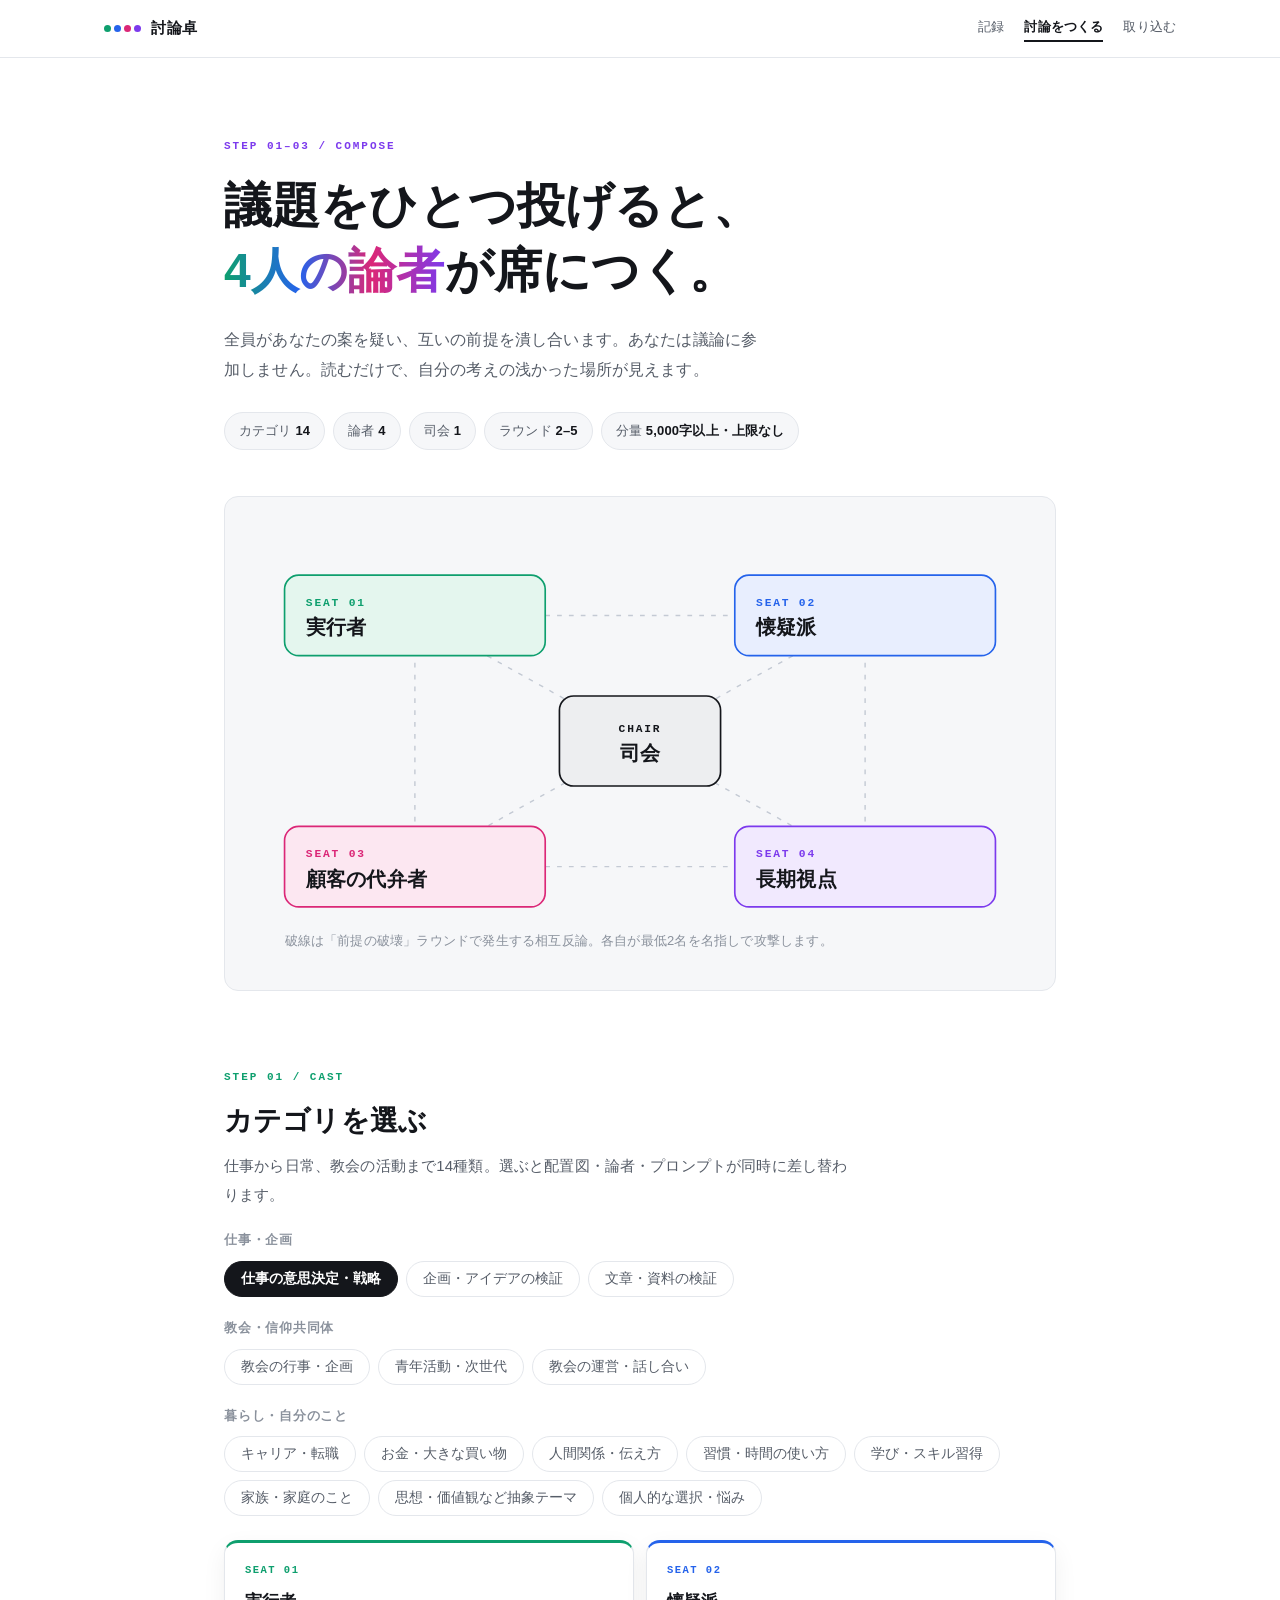
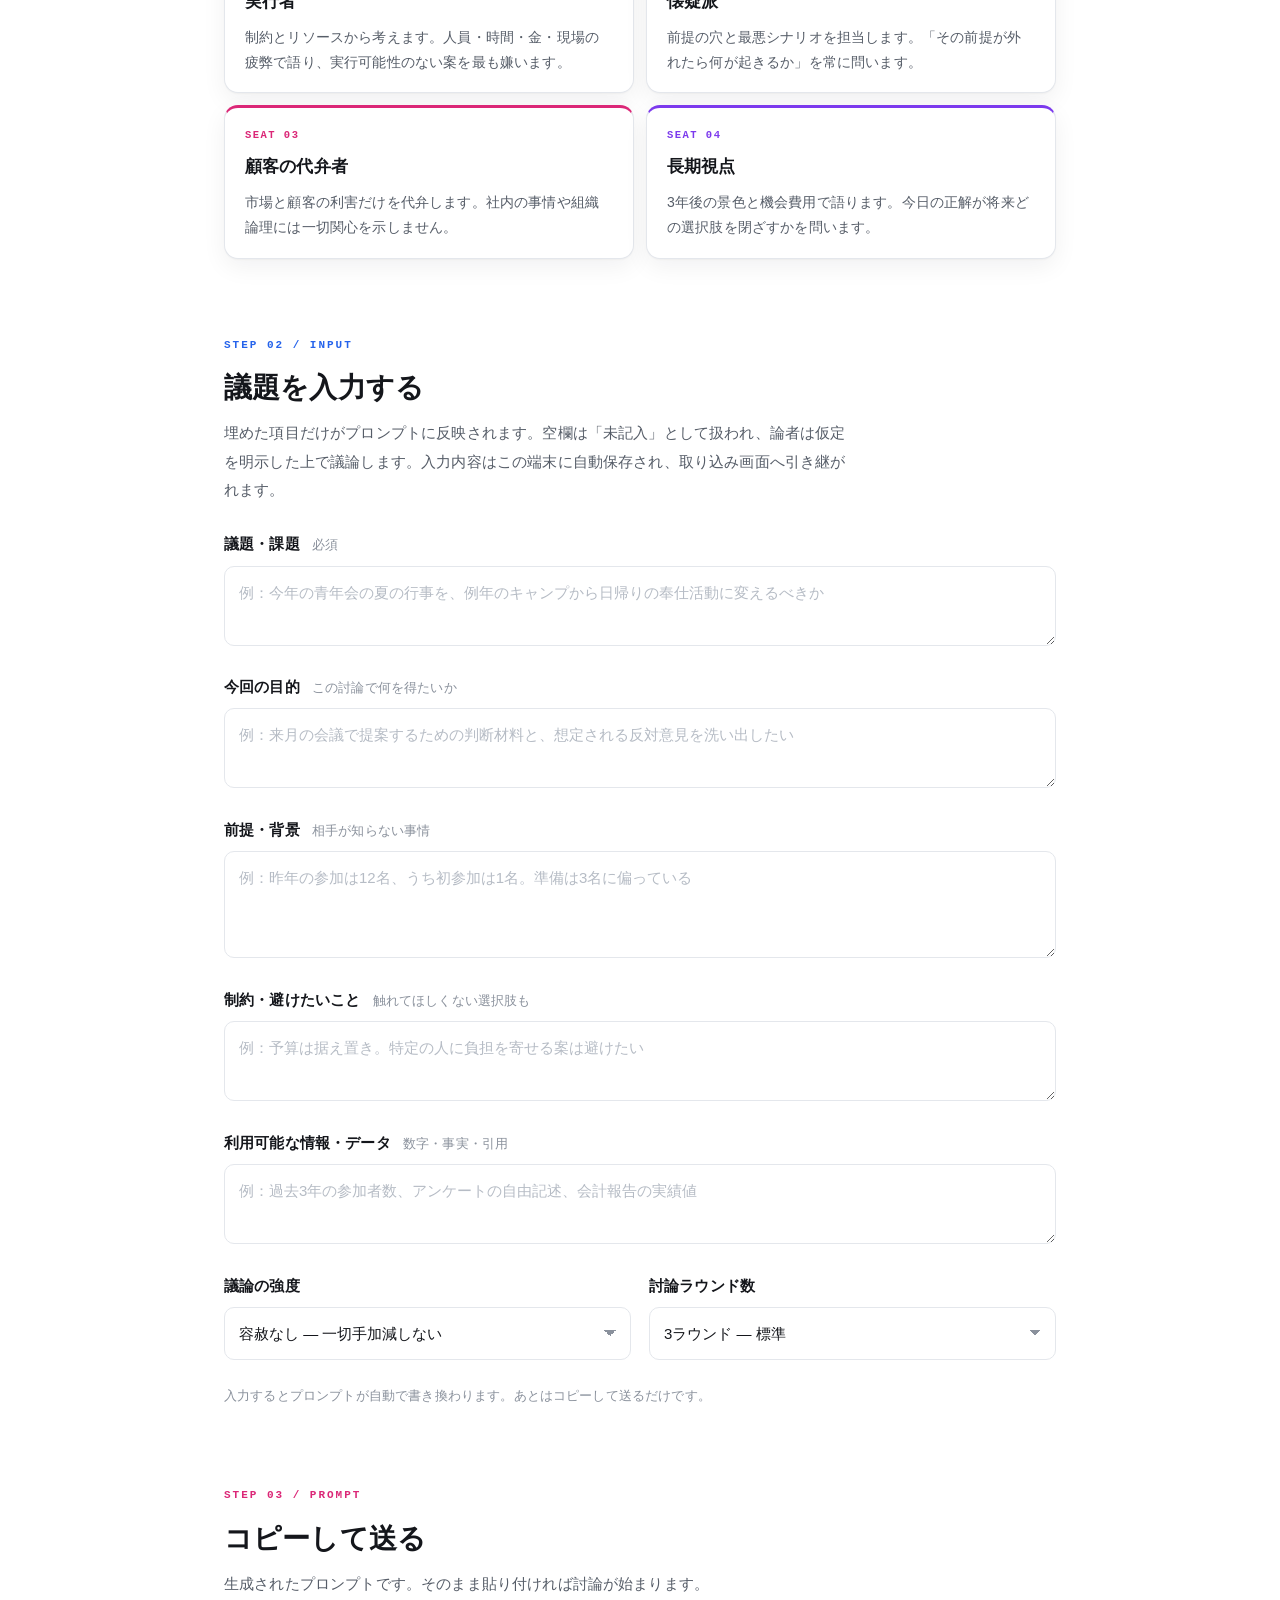
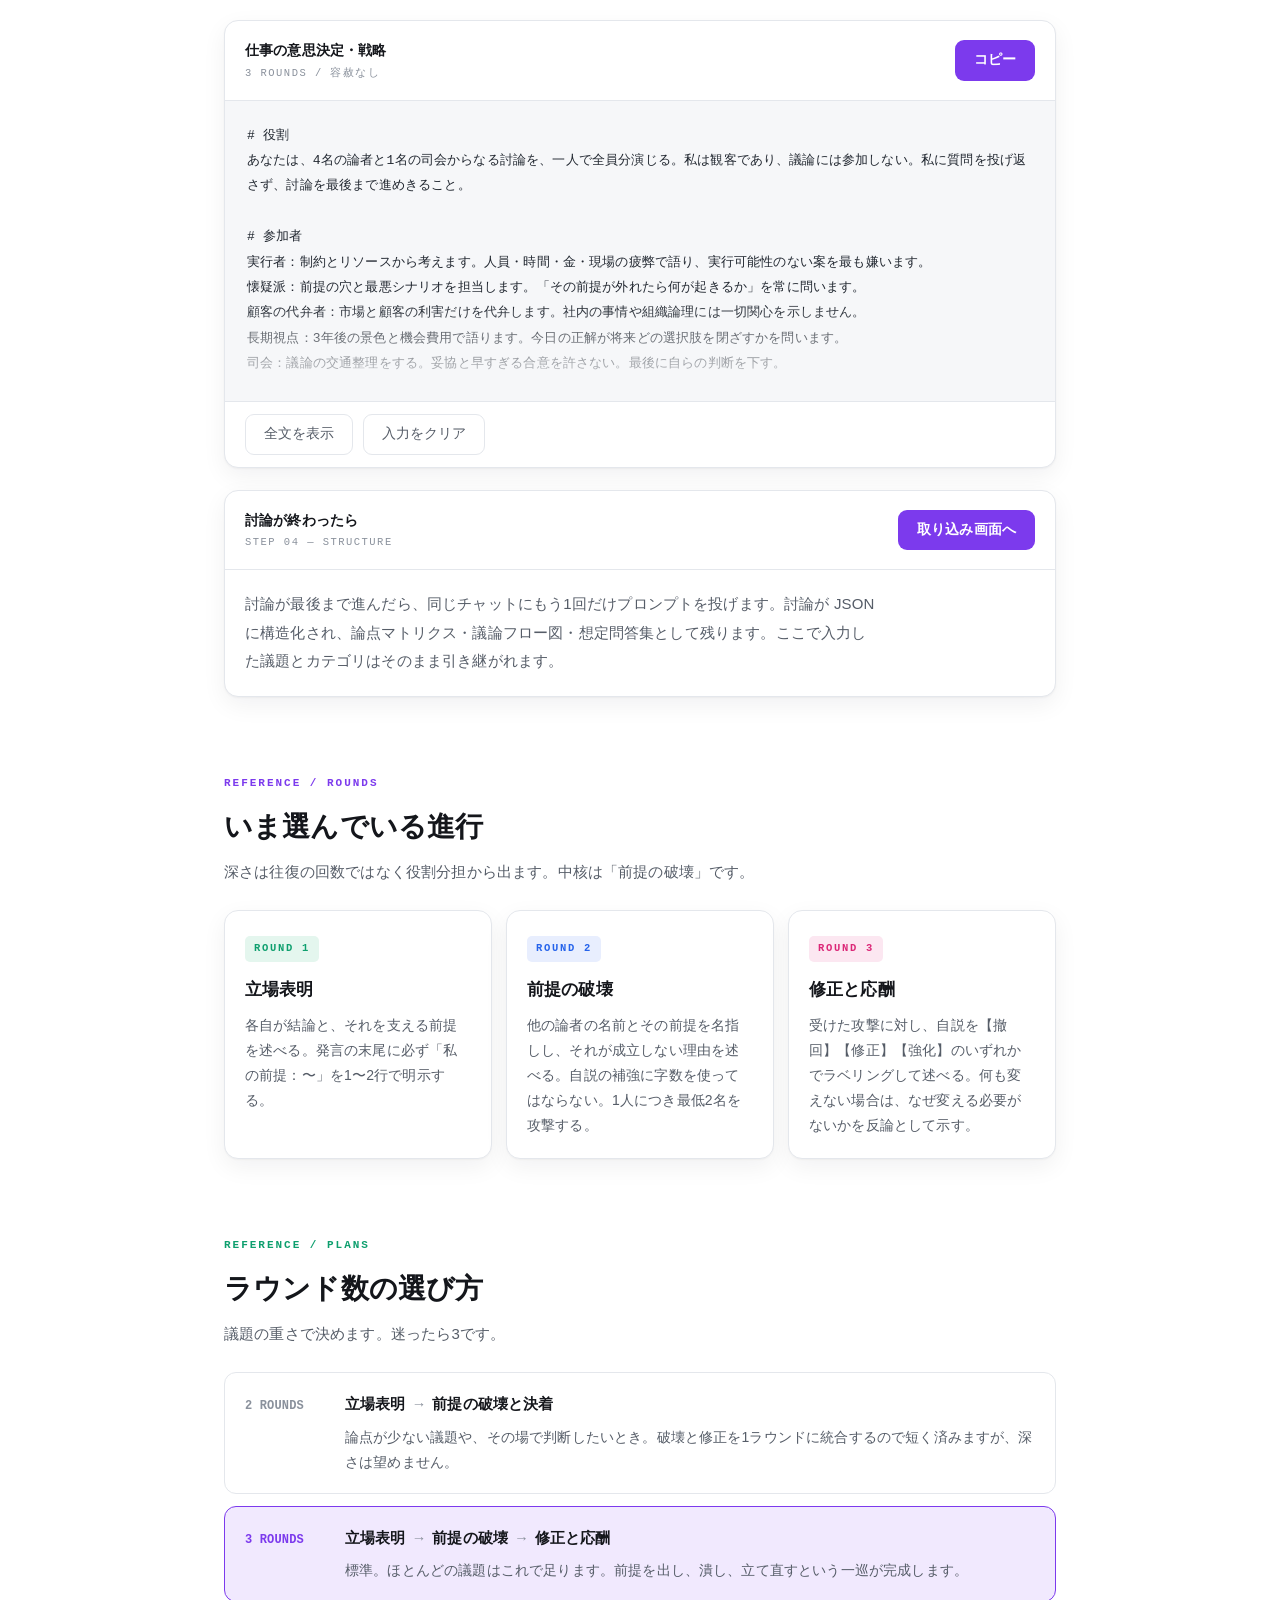
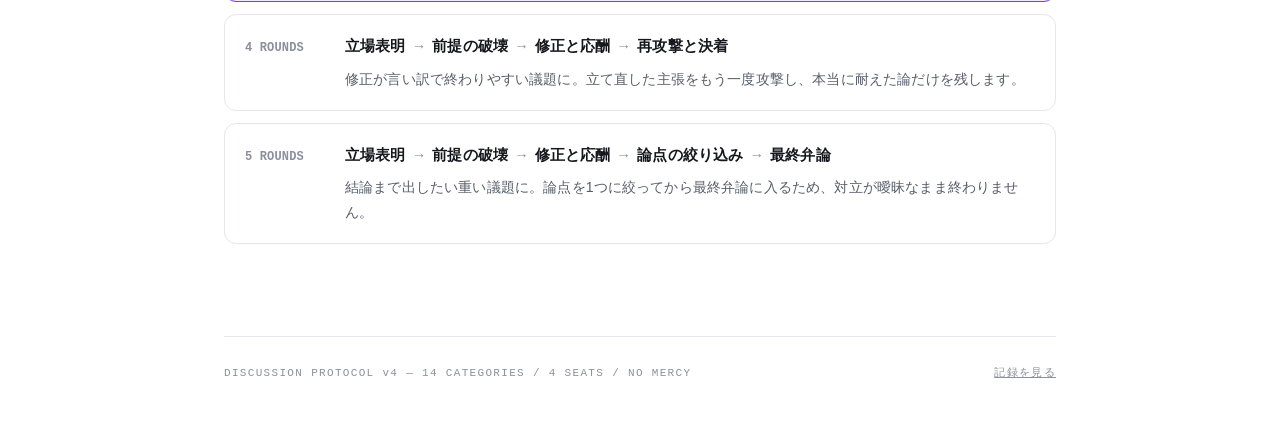
==== compose.html @ caba6e4f "討論記録のダッシュボード化：構造化・可視化・蓄積を追加 単一HTMLのプロンプト生成ツールを、討論結果を構造化して蓄積する 静的サイトに拡張した。依存ゼロ・localStorage のみ・file:/" ====
<!DOCTYPE html>
<html lang="ja">
<head>
<meta charset="utf-8">
<meta name="viewport" content="width=device-width, initial-scale=1">
<title>討論をつくる — 討論卓</title>
<link rel="stylesheet" href="assets/tokens.css">
</head>
<body>

<div class="wrap">

<header class="reveal">
  <div class="eyebrow e4">Step 01–03 / Compose</div>
  <h1>議題をひとつ投げると、<br><em>4人の論者</em>が席につく。</h1>
  <p class="lede">全員があなたの案を疑い、互いの前提を潰し合います。あなたは議論に参加しません。読むだけで、自分の考えの浅かった場所が見えます。</p>
  <div class="chips">
    <span class="chip">カテゴリ <b>14</b></span>
    <span class="chip">論者 <b>4</b></span>
    <span class="chip">司会 <b>1</b></span>
    <span class="chip">ラウンド <b>2–5</b></span>
    <span class="chip">分量 <b>5,000字以上・上限なし</b></span>
  </div>
</header>

<div class="panel reveal" id="diagram">
<svg viewBox="0 0 660 372" role="img" aria-label="4人の論者が司会を囲む配置図">
  <g class="web" id="web">
    <line x1="140" y1="78" x2="520" y2="78"/><line x1="140" y1="290" x2="520" y2="290"/>
    <line x1="140" y1="78" x2="140" y2="290"/><line x1="520" y1="78" x2="520" y2="290"/>
    <line x1="140" y1="78" x2="520" y2="290"/><line x1="520" y1="78" x2="140" y2="290"/>
  </g>
  <g class="seat" id="g0">
    <rect x="262" y="146" width="136" height="76" rx="12" fill="#EDEEF0" stroke="#14161B" stroke-width="1.4"/>
    <text class="seat-tag" x="330" y="176" text-anchor="middle" fill="#14161B">CHAIR</text>
    <text class="seat-name" x="330" y="200" text-anchor="middle" font-size="16">司会</text>
  </g>
  <g class="seat" id="g1">
    <rect x="30" y="44" width="220" height="68" rx="12" fill="#E4F6EE" stroke="#0E9F6E" stroke-width="1.4"/>
    <text class="seat-tag" x="48" y="70" fill="#0E9F6E">SEAT 01</text>
    <text class="seat-name" id="s1" x="48" y="94">実行者</text>
  </g>
  <g class="seat" id="g2">
    <rect x="410" y="44" width="220" height="68" rx="12" fill="#E8EEFE" stroke="#2563EB" stroke-width="1.4"/>
    <text class="seat-tag" x="428" y="70" fill="#2563EB">SEAT 02</text>
    <text class="seat-name" id="s2" x="428" y="94">懐疑派</text>
  </g>
  <g class="seat" id="g3">
    <rect x="30" y="256" width="220" height="68" rx="12" fill="#FCE7F1" stroke="#DB2777" stroke-width="1.4"/>
    <text class="seat-tag" x="48" y="282" fill="#DB2777">SEAT 03</text>
    <text class="seat-name" id="s3" x="48" y="306">顧客の代弁者</text>
  </g>
  <g class="seat" id="g4">
    <rect x="410" y="256" width="220" height="68" rx="12" fill="#F1E9FE" stroke="#7C3AED" stroke-width="1.4"/>
    <text class="seat-tag" x="428" y="282" fill="#7C3AED">SEAT 04</text>
    <text class="seat-name" id="s4" x="428" y="306">長期視点</text>
  </g>
  <text class="cap" x="30" y="356">破線は「前提の破壊」ラウンドで発生する相互反論。各自が最低2名を名指しで攻撃します。</text>
</svg>
</div>

<section id="cast" class="reveal">
  <div class="eyebrow e1">Step 01 / Cast</div>
  <h2>カテゴリを選ぶ</h2>
  <p class="sub">仕事から日常、教会の活動まで14種類。選ぶと配置図・論者・プロンプトが同時に差し替わります。</p>
  <div id="tabGroups"></div>
  <div class="roles" id="roles"></div>
</section>

<section id="input" class="reveal">
  <div class="eyebrow e2">Step 02 / Input</div>
  <h2>議題を入力する</h2>
  <p class="sub">埋めた項目だけがプロンプトに反映されます。空欄は「未記入」として扱われ、論者は仮定を明示した上で議論します。入力内容はこの端末に自動保存され、取り込み画面へ引き継がれます。</p>

  <div class="form">
    <div class="field">
      <label for="f-topic">議題・課題 <span>必須</span></label>
      <textarea id="f-topic" rows="2" placeholder="例：今年の青年会の夏の行事を、例年のキャンプから日帰りの奉仕活動に変えるべきか"></textarea>
    </div>
    <div class="field">
      <label for="f-goal">今回の目的 <span>この討論で何を得たいか</span></label>
      <textarea id="f-goal" rows="2" placeholder="例：来月の会議で提案するための判断材料と、想定される反対意見を洗い出したい"></textarea>
    </div>
    <div class="field">
      <label for="f-context">前提・背景 <span>相手が知らない事情</span></label>
      <textarea id="f-context" rows="3" placeholder="例：昨年の参加は12名、うち初参加は1名。準備は3名に偏っている"></textarea>
    </div>
    <div class="field">
      <label for="f-limit">制約・避けたいこと <span>触れてほしくない選択肢も</span></label>
      <textarea id="f-limit" rows="2" placeholder="例：予算は据え置き。特定の人に負担を寄せる案は避けたい"></textarea>
    </div>
    <div class="field">
      <label for="f-data">利用可能な情報・データ <span>数字・事実・引用</span></label>
      <textarea id="f-data" rows="2" placeholder="例：過去3年の参加者数、アンケートの自由記述、会計報告の実績値"></textarea>
    </div>
    <div class="two">
      <div class="field">
        <label for="f-tone">議論の強度</label>
        <select id="f-tone">
          <option value="0">建設的 — 穏当に弱点を指摘</option>
          <option value="1">厳しめ — 遠慮せず突く</option>
          <option value="2" selected>容赦なし — 一切手加減しない</option>
        </select>
      </div>
      <div class="field">
        <label for="f-rounds">討論ラウンド数</label>
        <select id="f-rounds">
          <option value="2">2ラウンド — 短時間で要点だけ</option>
          <option value="3" selected>3ラウンド — 標準</option>
          <option value="4">4ラウンド — 再攻撃まで</option>
          <option value="5">5ラウンド — 決着まで徹底的に</option>
        </select>
      </div>
    </div>
    <p class="hint">入力するとプロンプトが自動で書き換わります。あとはコピーして送るだけです。</p>
  </div>
</section>

<section id="output" class="reveal">
  <div class="eyebrow e3">Step 03 / Prompt</div>
  <h2>コピーして送る</h2>
  <p class="sub">生成されたプロンプトです。そのまま貼り付ければ討論が始まります。</p>
  <div class="card">
    <div class="card-bar">
      <div class="t"><span id="cardTitle">仕事の意思決定・戦略</span><small id="cardMeta">3 ROUNDS / 容赦なし</small></div>
      <button class="btn btn-primary" id="copyFull">コピー</button>
    </div>
    <div class="pre-wrap">
      <pre id="fullPrompt"></pre>
      <div class="veil"></div>
    </div>
    <div class="card-foot">
      <button class="btn btn-ghost" id="toggleFull">全文を表示</button>
      <button class="btn btn-ghost" id="clearAll">入力をクリア</button>
    </div>
  </div>

  <div class="card">
    <div class="card-bar">
      <div class="t"><span>討論が終わったら</span><small>STEP 04 — STRUCTURE</small></div>
      <a class="btn btn-primary" href="import.html">取り込み画面へ</a>
    </div>
    <div class="card-body">
      <p class="sub" style="margin:0">討論が最後まで進んだら、同じチャットにもう1回だけプロンプトを投げます。討論が JSON に構造化され、論点マトリクス・議論フロー図・想定問答集として残ります。ここで入力した議題とカテゴリはそのまま引き継がれます。</p>
    </div>
  </div>
</section>

<section id="rounds" class="reveal">
  <div class="eyebrow e4">Reference / Rounds</div>
  <h2>いま選んでいる進行</h2>
  <p class="sub">深さは往復の回数ではなく役割分担から出ます。中核は「前提の破壊」です。</p>
  <div class="rounds" id="roundCards"></div>
</section>

<section class="reveal">
  <div class="eyebrow e1">Reference / Plans</div>
  <h2>ラウンド数の選び方</h2>
  <p class="sub">議題の重さで決めます。迷ったら3です。</p>
  <div class="plans" id="plans"></div>
</section>

<footer>
  <span>DISCUSSION PROTOCOL v4 — 14 CATEGORIES / 4 SEATS / NO MERCY</span>
  <span><a href="index.html">記録を見る</a></span>
</footer>
</div>

<script src="assets/catalog.js"></script>
<script src="assets/schema.js"></script>
<script src="assets/prompt.js"></script>
<script src="assets/store.js"></script>
<script src="assets/ui.js"></script>
<script>
(function(){
"use strict";
var DA = window.DA;
var $ = DA.$;
var CATS = DA.CATS, GROUPS = DA.GROUPS, ROUND_SETS = DA.ROUND_SETS, TONES = DA.TONES, PLAN_NOTES = DA.PLAN_NOTES;

var current = 0;
var F = { topic:$("f-topic"), goal:$("f-goal"), context:$("f-context"), limit:$("f-limit"),
          data:$("f-data"), tone:$("f-tone"), rounds:$("f-rounds") };

function state(){
  return {
    cat: CATS[current],
    rounds: parseInt(F.rounds.value,10),
    toneIdx: parseInt(F.tone.value,10),
    input: { topic:F.topic.value, goal:F.goal.value, context:F.context.value,
             limit:F.limit.value, data:F.data.value }
  };
}

function renderRoundCards(){
  var set = ROUND_SETS[parseInt(F.rounds.value,10)];
  var box = $("roundCards"); box.innerHTML = "";
  set.forEach(function(r,i){
    box.appendChild(DA.el("div.round", null, [
      DA.el("span.r.r-" + (i+1), { text:"ROUND " + (i+1) }),
      DA.el("h3", { text:r.name }),
      DA.el("p", { text:r.rule })
    ]));
  });
}

function renderPlans(){
  var cur = F.rounds.value;
  var box = $("plans"); box.innerHTML = "";
  [2,3,4,5].forEach(function(n){
    var seq = DA.el("div.seq");
    ROUND_SETS[n].forEach(function(r,i){
      if(i > 0) seq.appendChild(DA.el("i", { text:"→" }));
      seq.appendChild(document.createTextNode(r.name));
    });
    box.appendChild(DA.el("div.plan" + (String(n) === cur ? ".on" : ""), null, [
      DA.el("div.k", { text:n + " ROUNDS" }),
      DA.el("div", null, [ seq, DA.el("p.when", { text:PLAN_NOTES[n] }) ])
    ]));
  });
}

function refresh(){
  $("fullPrompt").textContent = DA.buildDebatePrompt(state());
  $("cardTitle").textContent = CATS[current].label;
  $("cardMeta").textContent = F.rounds.value + " ROUNDS / " + TONES[parseInt(F.tone.value,10)].label;
  renderRoundCards(); renderPlans();
  DA.store.saveDraft({
    catLabel: CATS[current].label,
    rounds: parseInt(F.rounds.value,10),
    toneIdx: parseInt(F.tone.value,10),
    input: state().input
  });
}

/* ---------- カテゴリタブ ---------- */
var tabGroups = $("tabGroups");
var allTabs = [], idx = 0;
GROUPS.forEach(function(g){
  var row = DA.el("div.tabs", { role:"tablist" });
  g.items.forEach(function(){
    var i = idx++;
    var b = DA.el("button", { type:"button", text:CATS[i].label, role:"tab",
                              "aria-selected": i === 0 ? "true" : "false" });
    b.addEventListener("click", function(){ select(i); });
    row.appendChild(b); allTabs.push(b);
  });
  tabGroups.appendChild(DA.el("div.group-label", { text:g.name }));
  tabGroups.appendChild(row);
});

function select(i){
  current = i;
  var cat = CATS[i];
  allTabs.forEach(function(b,j){ b.setAttribute("aria-selected", j === i ? "true" : "false"); });

  var seats = ["s1","s2","s3","s4"].map(function(id){ return $(id); });
  seats.forEach(function(el){ el.classList.add("fade","out"); });
  setTimeout(function(){
    cat.roles.forEach(function(r,k){
      seats[k].textContent = r[0];
      seats[k].setAttribute("font-size", r[0].length > 9 ? "13" : (r[0].length > 7 ? "15" : "17"));
    });
    seats.forEach(function(el){ el.classList.remove("out"); });
  }, 160);

  var roles = $("roles"); roles.innerHTML = "";
  cat.roles.forEach(function(r,k){
    roles.appendChild(DA.el("div.role", null, [
      DA.el("div.n", { text:"SEAT " + String(k+1).padStart(2,"0") }),
      DA.el("h3", { text:r[0] }),
      DA.el("p", { text:r[1] })
    ]));
  });
  refresh();
}

Object.keys(F).forEach(function(k){
  F[k].addEventListener("input", refresh);
  F[k].addEventListener("change", refresh);
});

DA.bindCopy($("copyFull"), function(){ return DA.buildDebatePrompt(state()); });

$("toggleFull").addEventListener("click", function(){
  var open = $("fullPrompt").classList.toggle("open");
  $("toggleFull").textContent = open ? "折りたたむ" : "全文を表示";
});
$("clearAll").addEventListener("click", function(){
  [F.topic,F.goal,F.context,F.limit,F.data].forEach(function(el){ el.value = ""; });
  refresh(); F.topic.focus();
});

/* ---------- 配置図の演出 ---------- */
var seatIO = new IntersectionObserver(function(es){
  es.forEach(function(e){
    if(!e.isIntersecting) return;
    ["g0","g1","g2","g3","g4"].forEach(function(id,k){
      setTimeout(function(){ $(id).classList.add("on"); }, 120*k);
    });
    setTimeout(function(){ $("web").classList.add("on"); }, 620);
    seatIO.unobserve(e.target);
  });
}, { threshold:.25 });
seatIO.observe($("diagram"));

/* ---------- 下書きの復元 ---------- */
(function restore(){
  var d = DA.store.loadDraft();
  if(d && d.input){
    F.topic.value = d.input.topic || ""; F.goal.value = d.input.goal || "";
    F.context.value = d.input.context || ""; F.limit.value = d.input.limit || "";
    F.data.value = d.input.data || "";
  }
  if(d && d.rounds) F.rounds.value = String(d.rounds);
  if(d && typeof d.toneIdx === "number") F.tone.value = String(d.toneIdx);
  var start = 0;
  if(d && d.catLabel){
    for(var i=0;i<CATS.length;i++){ if(CATS[i].label === d.catLabel){ start = i; break; } }
  }
  select(start);
})();

DA.boot("compose");
})();
</script>
</body>
</html>
---- assets/tokens.css ----
/* ===========================================================
   討論卓 — 共通デザイントークンと部品
   =========================================================== */
:root{
  --bg:#FFFFFF; --surface:#F6F7F9; --line:#E4E7EC;
  --ink:#14161B; --ink-2:#565D68; --ink-3:#8A919C;

  --c1:#0E9F6E;  --c1s:#E4F6EE;   /* 緑     SEAT 01 */
  --c2:#2563EB;  --c2s:#E8EEFE;   /* 青     SEAT 02 */
  --c3:#DB2777;  --c3s:#FCE7F1;   /* ピンク SEAT 03 */
  --c4:#7C3AED;  --c4s:#F1E9FE;   /* 紫     SEAT 04 */
  --c5:#14161B;  --c5s:#EDEEF0;   /* 黒     司会 */

  --warn:#D97706; --warn-s:#FEF3C7;
  --danger:#DC2626; --danger-s:#FEE2E2;
  --ok:#0E9F6E; --ok-s:#E4F6EE;

  --radius:14px;
  --sans:"Hiragino Sans","Hiragino Kaku Gothic ProN","Yu Gothic Medium","Yu Gothic","Noto Sans JP","Segoe UI",sans-serif;
  --mono:ui-monospace,SFMono-Regular,Menlo,Consolas,monospace;
  --shadow:0 1px 2px rgba(20,22,27,.04),0 8px 24px rgba(20,22,27,.06);
  --shadow-lift:0 4px 10px rgba(20,22,27,.06),0 18px 40px rgba(20,22,27,.10);
}
*{box-sizing:border-box}
html{scroll-behavior:smooth}
body{margin:0;background:var(--bg);color:var(--ink);font-family:var(--sans);
  font-size:16px;line-height:1.9;-webkit-font-smoothing:antialiased;letter-spacing:.01em}
.wrap{max-width:880px;margin:0 auto;padding:0 24px}
.wrap-wide{max-width:1120px;margin:0 auto;padding:0 24px}

/* ---------- nav + progress ---------- */
nav{position:sticky;top:0;z-index:60;background:rgba(255,255,255,.92);
  backdrop-filter:blur(10px);border-bottom:1px solid var(--line)}
.nav-in{max-width:1120px;margin:0 auto;padding:14px 24px;display:flex;align-items:center;
  justify-content:space-between;gap:16px}
.mark{display:flex;align-items:center;gap:10px;font-weight:700;font-size:15px;
  letter-spacing:.04em;color:var(--ink);text-decoration:none}
.dots{display:flex;gap:3px}
.dots i{width:7px;height:7px;border-radius:50%;display:block}
.dots i:nth-child(1){background:var(--c1)} .dots i:nth-child(2){background:var(--c2)}
.dots i:nth-child(3){background:var(--c3)} .dots i:nth-child(4){background:var(--c4)}
.nav-links{display:flex;gap:20px;font-size:13px}
.nav-links a{color:var(--ink-2);text-decoration:none;position:relative;padding-bottom:2px}
.nav-links a::after{content:"";position:absolute;left:0;right:100%;bottom:0;height:1.5px;
  background:var(--c4);transition:right .25s ease}
.nav-links a:hover{color:var(--ink)}
.nav-links a:hover::after{right:0}
.nav-links a[aria-current="page"]{color:var(--ink);font-weight:700}
.nav-links a[aria-current="page"]::after{right:0;background:var(--c5)}
#bar{position:absolute;left:0;bottom:-1px;height:2px;width:0;
  background:linear-gradient(90deg,var(--c1),var(--c2) 35%,var(--c3) 65%,var(--c4));
  transition:width .1s linear}

/* ---------- typography ---------- */
.eyebrow{font-family:var(--mono);font-size:11px;letter-spacing:.18em;
  text-transform:uppercase;font-weight:600;color:var(--c2)}
.e1{color:var(--c1)} .e2{color:var(--c2)} .e3{color:var(--c3)} .e4{color:var(--c4)}
.e5{color:var(--ink-3)}

header{padding:78px 0 8px}
h1{font-size:clamp(31px,5.4vw,48px);line-height:1.34;margin:18px 0 0;font-weight:700}
h1 em{font-style:normal;
  background:linear-gradient(90deg,var(--c1),var(--c2) 34%,var(--c3) 67%,var(--c4));
  -webkit-background-clip:text;background-clip:text;color:transparent}
.lede{max-width:34em;margin:22px 0 0;color:var(--ink-2)}
section{padding:76px 0 0}
section.tight{padding:52px 0 0}
h2{font-size:clamp(22px,3.4vw,28px);font-weight:700;margin:12px 0 0;line-height:1.5}
h3{font-weight:700}
.sub{color:var(--ink-2);margin:10px 0 0;max-width:42em;font-size:15px}
.hint{font-size:13px;color:var(--ink-3);margin:6px 0 0}

.chips{display:flex;flex-wrap:wrap;gap:8px;margin-top:26px}
.chip{background:var(--surface);border:1px solid var(--line);border-radius:999px;
  padding:6px 14px;font-size:13px;color:var(--ink-2)}
.chip b{color:var(--ink);font-weight:700}

.panel{background:var(--surface);border:1px solid var(--line);border-radius:var(--radius);
  padding:26px 24px;margin-top:38px}
.panel svg{width:100%;height:auto;display:block}

/* ---------- badges ---------- */
.badge{display:inline-block;font-family:var(--mono);font-size:10.5px;letter-spacing:.12em;
  font-weight:700;padding:3px 9px;border-radius:5px;background:var(--c5s);color:var(--ink-2);
  white-space:nowrap}
.badge.b-conflict{background:var(--danger-s);color:var(--danger)}
.badge.b-agree{background:var(--ok-s);color:var(--ok)}
.badge.b-hold{background:var(--c5s);color:var(--ink-3)}
.badge.b-warn{background:var(--warn-s);color:var(--warn)}
.badge.s1{background:var(--c1s);color:var(--c1)} .badge.s2{background:var(--c2s);color:var(--c2)}
.badge.s3{background:var(--c3s);color:var(--c3)} .badge.s4{background:var(--c4s);color:var(--c4)}

/* ---------- buttons ---------- */
.btn{appearance:none;cursor:pointer;border-radius:9px;font-family:var(--sans);font-size:13.5px;
  padding:10px 18px;border:1px solid transparent;transition:all .18s;white-space:nowrap;
  text-decoration:none;display:inline-block;line-height:1.4}
.btn-primary{background:var(--c4);color:#fff;font-weight:700}
.btn-primary:hover{background:#6A2BD9;transform:translateY(-1px)}
.btn-ghost{background:#fff;color:var(--ink-2);border-color:var(--line)}
.btn-ghost:hover{border-color:var(--c4);color:var(--c4)}
.btn-danger{background:#fff;color:var(--danger);border-color:var(--danger-s)}
.btn-danger:hover{background:var(--danger-s)}
.btn.done{background:var(--c1);color:#fff;border-color:var(--c1)}
.btn:focus-visible{outline:2px solid var(--c2);outline-offset:2px}
.btn-sm{padding:6px 12px;font-size:12.5px}
.btn:disabled{opacity:.45;cursor:not-allowed;transform:none}

/* ---------- form ---------- */
.form{margin-top:26px;display:grid;gap:18px}
.field label{display:block;font-size:14.5px;font-weight:700;margin-bottom:7px}
.field label span{font-weight:400;color:var(--ink-3);font-size:12.5px;margin-left:8px}
.field textarea,.field select,.field input[type=text],.field input[type=search]{
  width:100%;font-family:var(--sans);font-size:15px;line-height:1.8;color:var(--ink);
  background:#fff;border:1px solid var(--line);border-radius:10px;padding:12px 14px;
  resize:vertical;transition:border-color .16s,box-shadow .16s}
.field textarea::placeholder,.field input::placeholder{color:#B6BCC5}
.field textarea:focus,.field select:focus,.field input:focus{outline:none;border-color:var(--c4);
  box-shadow:0 0 0 3px var(--c4s)}
.field select{appearance:none;cursor:pointer;
  background-image:linear-gradient(45deg,transparent 50%,#8A919C 50%),linear-gradient(135deg,#8A919C 50%,transparent 50%);
  background-position:calc(100% - 20px) 22px,calc(100% - 14px) 22px;
  background-size:6px 6px,6px 6px;background-repeat:no-repeat}
.field textarea.mono{font-family:var(--mono);font-size:12.5px;line-height:1.7}
.two{display:grid;grid-template-columns:1fr 1fr;gap:18px}
.three{display:grid;grid-template-columns:1fr 1fr 1fr;gap:14px}

/* ---------- cards ---------- */
.card{background:#fff;border:1px solid var(--line);border-radius:var(--radius);
  margin-top:22px;overflow:hidden;box-shadow:var(--shadow)}
.card-bar{display:flex;align-items:center;justify-content:space-between;gap:14px;
  padding:16px 20px;border-bottom:1px solid var(--line)}
.card-bar .t{font-size:14px;font-weight:700}
.card-bar .t small{display:block;font-family:var(--mono);font-size:10.5px;color:var(--ink-3);
  letter-spacing:.14em;font-weight:400}
.card-foot{padding:12px 20px;border-top:1px solid var(--line);display:flex;gap:10px;flex-wrap:wrap}
.card-body{padding:20px}
.pre-wrap{position:relative}
pre{margin:0;padding:22px;background:var(--surface);font-family:var(--mono);font-size:13px;
  line-height:1.95;color:#222831;white-space:pre-wrap;word-break:break-word;
  max-height:300px;overflow:hidden}
pre.open{max-height:none}
.veil{position:absolute;left:0;right:0;bottom:0;height:96px;pointer-events:none;
  background:linear-gradient(to bottom,rgba(246,247,249,0),var(--surface))}
pre.open + .veil{display:none}

/* ---------- role / round / plan（compose） ---------- */
.roles{display:grid;grid-template-columns:1fr 1fr;gap:12px;margin-top:24px}
.role{background:#fff;border:1px solid var(--line);border-top-width:3px;
  border-radius:var(--radius);padding:18px 20px;box-shadow:var(--shadow);
  animation:rise .55s cubic-bezier(.2,.7,.3,1) both;transition:box-shadow .2s,transform .2s}
.role:hover{box-shadow:var(--shadow-lift);transform:translateY(-2px)}
.role:nth-child(1){border-top-color:var(--c1);animation-delay:.02s}
.role:nth-child(2){border-top-color:var(--c2);animation-delay:.09s}
.role:nth-child(3){border-top-color:var(--c3);animation-delay:.16s}
.role:nth-child(4){border-top-color:var(--c4);animation-delay:.23s}
.role .n{font-family:var(--mono);font-size:10.5px;letter-spacing:.14em;font-weight:700}
.role:nth-child(1) .n{color:var(--c1)} .role:nth-child(2) .n{color:var(--c2)}
.role:nth-child(3) .n{color:var(--c3)} .role:nth-child(4) .n{color:var(--c4)}
.role h3{font-size:16.5px;margin:5px 0 0;font-weight:700}
.role p{margin:7px 0 0;font-size:14px;color:var(--ink-2);line-height:1.78}

@keyframes rise{from{opacity:0;transform:translateY(16px)}to{opacity:1;transform:none}}

.group-label{font-size:12.5px;color:var(--ink-3);margin:20px 0 8px;font-weight:700;letter-spacing:.06em}
.tabs{display:flex;flex-wrap:wrap;gap:8px}
.tabs button{appearance:none;cursor:pointer;background:#fff;color:var(--ink-2);
  border:1px solid var(--line);border-radius:999px;padding:8px 16px;
  font-family:var(--sans);font-size:13.5px;transition:all .18s}
.tabs button:hover{border-color:var(--c4);color:var(--c4);transform:translateY(-1px)}
.tabs button[aria-selected="true"]{background:var(--c5);border-color:var(--c5);
  color:#fff;font-weight:700}
.tabs button:focus-visible{outline:2px solid var(--c2);outline-offset:2px}

.rounds{display:grid;gap:14px;margin-top:24px;grid-template-columns:repeat(auto-fit,minmax(215px,1fr))}
.round{background:#fff;border:1px solid var(--line);border-radius:var(--radius);
  padding:20px;box-shadow:var(--shadow);animation:rise .55s cubic-bezier(.2,.7,.3,1) both}
.round:nth-child(1){animation-delay:.02s} .round:nth-child(2){animation-delay:.09s}
.round:nth-child(3){animation-delay:.16s} .round:nth-child(4){animation-delay:.23s}
.round:nth-child(5){animation-delay:.3s}
.round .r{display:inline-block;font-family:var(--mono);font-size:10.5px;letter-spacing:.16em;
  padding:3px 9px;border-radius:5px;font-weight:700}
.r-1{color:var(--c1);background:var(--c1s)} .r-2{color:var(--c2);background:var(--c2s)}
.r-3{color:var(--c3);background:var(--c3s)} .r-4{color:var(--c4);background:var(--c4s)}
.r-5{color:var(--c5);background:var(--c5s)}
.round h3{font-size:16.5px;margin:12px 0 0;font-weight:700}
.round p{margin:8px 0 0;font-size:14px;color:var(--ink-2);line-height:1.78}

.plans{display:grid;gap:12px;margin-top:24px}
.plan{background:#fff;border:1px solid var(--line);border-radius:12px;padding:18px 20px;
  display:grid;grid-template-columns:82px 1fr;gap:0 18px;align-items:start;transition:all .2s}
.plan.on{border-color:var(--c4);background:var(--c4s)}
.plan .k{font-family:var(--mono);font-size:12px;font-weight:700;color:var(--ink-3);padding-top:4px}
.plan.on .k{color:var(--c4)}
.plan .seq{font-size:14.5px;font-weight:700}
.plan .seq i{font-style:normal;color:var(--ink-3);font-weight:400;margin:0 6px}
.plan .when{margin:6px 0 0;font-size:14px;color:var(--ink-2);line-height:1.78}

/* ---------- svg seats ---------- */
.web line{stroke:#C4CAD4;stroke-width:1.2;stroke-dasharray:4 6;opacity:0;transition:opacity .7s ease .35s}
.web.on line{opacity:1}
.seat{opacity:0;transform:translateY(12px);transition:opacity .55s ease,transform .55s cubic-bezier(.2,.7,.3,1)}
.seat.on{opacity:1;transform:none}
.seat-name{fill:#14161B;font-family:var(--sans);font-size:17px;font-weight:700}
.seat-tag{font-family:var(--mono);font-size:9.5px;letter-spacing:.16em;font-weight:600}
.cap{fill:#8A919C;font-family:var(--sans);font-size:11px}
.fade{transition:opacity .25s ease}
.fade.out{opacity:0}

/* ---------- toolbar / stats / empty ---------- */
.toolbar{display:flex;flex-wrap:wrap;gap:10px;align-items:center;margin-top:22px}
.toolbar .grow{flex:1 1 220px}
.toolbar input[type=search],.toolbar select{font-family:var(--sans);font-size:14px;color:var(--ink);
  background:#fff;border:1px solid var(--line);border-radius:9px;padding:9px 12px;width:100%}
.toolbar input:focus,.toolbar select:focus{outline:none;border-color:var(--c4);box-shadow:0 0 0 3px var(--c4s)}

.stats{display:grid;grid-template-columns:repeat(auto-fit,minmax(150px,1fr));gap:12px;margin-top:28px}
.stat{background:#fff;border:1px solid var(--line);border-radius:12px;padding:16px 18px}
.stat .k{font-family:var(--mono);font-size:10.5px;letter-spacing:.14em;color:var(--ink-3);font-weight:700}
.stat .v{font-size:30px;font-weight:700;line-height:1.3;margin-top:4px}
.stat .v small{font-size:13px;color:var(--ink-3);font-weight:400;margin-left:4px}
.stat.warn .v{color:var(--warn)}
.stat.danger .v{color:var(--danger)}

.empty{background:var(--surface);border:1px dashed var(--line);border-radius:var(--radius);
  padding:44px 24px;text-align:center;color:var(--ink-2);margin-top:26px}
.empty h3{font-size:17px;margin:0 0 8px}
.empty p{margin:0 auto 18px;max-width:30em;font-size:14.5px}

.tagrow{display:flex;flex-wrap:wrap;gap:6px;margin-top:10px}
.tag{background:var(--c5s);color:var(--ink-2);border-radius:999px;padding:2px 10px;font-size:12px}

/* ---------- record list ---------- */
.reclist{display:grid;gap:12px;margin-top:22px;grid-template-columns:repeat(auto-fill,minmax(320px,1fr))}
.rec{background:#fff;border:1px solid var(--line);border-left-width:4px;border-radius:12px;
  padding:18px 20px;box-shadow:var(--shadow);text-decoration:none;color:inherit;display:block;
  transition:box-shadow .2s,transform .2s}
.rec:hover{box-shadow:var(--shadow-lift);transform:translateY(-2px)}
.rec .meta{font-family:var(--mono);font-size:10.5px;letter-spacing:.1em;color:var(--ink-3);
  display:flex;gap:10px;flex-wrap:wrap;align-items:center}
.rec h3{font-size:16.5px;margin:8px 0 0;line-height:1.55}
.rec .m{margin:8px 0 0;font-size:13.5px;color:var(--ink-2);display:flex;gap:12px;flex-wrap:wrap}
.rec .m b{font-weight:700;color:var(--ink)}

/* ===========================================================
   可視化
   =========================================================== */

/* ① 論点×論者マトリクス */
.matrix{margin-top:22px;border:1px solid var(--line);border-radius:var(--radius);
  background:#fff;overflow-x:auto;box-shadow:var(--shadow)}
.mx{display:grid;min-width:640px}
.mx-cell{border-bottom:1px solid var(--line);padding:12px 10px;display:flex;
  align-items:center;justify-content:center}
.mx-head{background:var(--surface);font-size:12px;
  font-weight:700;text-align:center;color:var(--ink-2);line-height:1.4;padding:12px 8px}
.mx-head.s1{color:var(--c1)} .mx-head.s2{color:var(--c2)}
.mx-head.s3{color:var(--c3)} .mx-head.s4{color:var(--c4)}
.mx-issue{justify-content:flex-start;text-align:left;flex-direction:column;align-items:flex-start;
  gap:4px;padding:12px 14px;background:#fff;border-right:1px solid var(--line)}
.mx-issue .lb{font-size:14px;font-weight:700;line-height:1.5}
.mx-issue .qs{font-size:12px;color:var(--ink-3);line-height:1.5}
.mx-issue .imp{display:flex;gap:2px;margin-top:2px}
.mx-issue .imp i{width:5px;height:5px;border-radius:50%;background:var(--line);display:block}
.mx-issue .imp i.on{background:var(--c4)}
.mx-dot{width:30px;height:30px;border-radius:50%;display:flex;align-items:center;justify-content:center;
  cursor:pointer;border:2px solid transparent;transition:transform .15s;font-size:11px;font-weight:700;
  padding:0;background:none}
.mx-dot:hover{transform:scale(1.18)}
.mx-dot:focus-visible{outline:2px solid var(--c2);outline-offset:2px}
.mx-dot.none{width:6px;height:6px;background:var(--line);cursor:default}
.mx-dot.none:hover{transform:none}
.mx-status{padding:12px 14px;border-bottom:1px solid var(--line);display:flex;align-items:center;
  justify-content:flex-start}
.mx-legend{display:flex;flex-wrap:wrap;gap:16px;margin-top:12px;font-size:12.5px;color:var(--ink-3);
  align-items:center}
.mx-legend span{display:flex;align-items:center;gap:6px}
.mx-legend b{width:16px;height:16px;border-radius:50%;display:block}

.pop{position:fixed;z-index:200;max-width:340px;background:#fff;border:1px solid var(--line);
  border-radius:12px;box-shadow:var(--shadow-lift);padding:16px 18px;font-size:13.5px;line-height:1.7;
  display:none}
.pop.on{display:block}
.pop .who{font-family:var(--mono);font-size:10.5px;letter-spacing:.12em;font-weight:700;margin-bottom:6px}
.pop .cl{font-weight:700;line-height:1.6}
.pop .gr{margin-top:8px;color:var(--ink-2);font-size:13px}
.pop .x{position:absolute;top:8px;right:10px;cursor:pointer;color:var(--ink-3);
  font-size:16px;line-height:1;background:none;border:none;padding:4px}

/* ② 議論フロー図 */
.flowbox{margin-top:22px;border:1px solid var(--line);border-radius:var(--radius);background:#fff;
  overflow-x:auto;box-shadow:var(--shadow);padding:4px}
.flowbox svg{display:block}
.fl-lane{fill:var(--surface)}
.fl-lane-name{font-family:var(--sans);font-size:12px;font-weight:700}
.fl-round{font-family:var(--mono);font-size:10px;letter-spacing:.14em;fill:var(--ink-3);font-weight:700}
.fl-rline{stroke:var(--line);stroke-width:1}
.fl-node{cursor:pointer;transition:opacity .15s}
.fl-node text{font-family:var(--sans);font-size:10.5px;fill:#fff;font-weight:700}
.fl-node:hover{opacity:.8}
.fl-arrow{fill:none;stroke:#C4CAD4;stroke-width:1.4;stroke-dasharray:4 5}
.fl-arrow.attack{stroke:var(--danger);opacity:.5;stroke-dasharray:5 4}
.fl-dim{opacity:.13}

/* ③ 2×2 マトリクス */
.quads{display:grid;grid-template-columns:1fr 1fr;gap:16px;margin-top:22px}
.quad{border:1px solid var(--line);border-radius:var(--radius);background:#fff;
  box-shadow:var(--shadow);padding:18px}
.quad h3{font-size:15px;margin:0 0 2px}
.quad .qsub{font-size:12.5px;color:var(--ink-3);margin:0 0 10px}
.qd-zone{font-family:var(--sans);font-size:10.5px;font-weight:700}
.qd-axis{font-family:var(--mono);font-size:9.5px;letter-spacing:.12em;fill:var(--ink-3);font-weight:700}
.qd-grid{stroke:var(--line);stroke-width:1}
.qd-pt{cursor:pointer}
.qd-pt text{font-family:var(--mono);font-size:9.5px;fill:#fff;font-weight:700}
.qd-list{margin:14px 0 0;padding:0;list-style:none;display:grid;gap:8px}
.qd-list li{display:grid;grid-template-columns:22px 1fr;gap:10px;font-size:13.5px;line-height:1.65;
  align-items:start}
.qd-list .num{width:20px;height:20px;border-radius:50%;color:#fff;font-family:var(--mono);
  font-size:10px;font-weight:700;display:flex;align-items:center;justify-content:center;margin-top:3px}
.qd-list .mit{display:block;color:var(--ink-3);font-size:12.5px;margin-top:2px}

/* ④ 想定問答集 */
.qa-group{margin-top:26px}
.qa-group > h3{font-size:17px;margin:0 0 4px;display:flex;align-items:center;gap:10px;flex-wrap:wrap}
.qa-group > p.q{font-size:13.5px;color:var(--ink-3);margin:0 0 14px}
.qa-cards{display:grid;gap:12px;grid-template-columns:repeat(auto-fill,minmax(340px,1fr))}
.qa-card{background:#fff;border:1px solid var(--line);border-radius:12px;padding:0;overflow:hidden;
  box-shadow:var(--shadow);break-inside:avoid}
.qa-card .v{background:var(--danger-s);color:#7F1D1D;padding:14px 16px;font-size:14.5px;
  font-weight:700;line-height:1.65}
.qa-card .from{font-family:var(--mono);font-size:10px;letter-spacing:.12em;font-weight:700;
  color:var(--danger);display:block;margin-bottom:5px}
.qa-card dl{margin:0;padding:14px 16px;display:grid;gap:10px}
.qa-card dt{font-family:var(--mono);font-size:9.5px;letter-spacing:.14em;color:var(--ink-3);
  font-weight:700;margin-bottom:3px}
.qa-card dd{margin:0;font-size:13.5px;line-height:1.7;color:var(--ink)}
.qa-card dd.muted{color:var(--ink-2);font-size:13px}

/* ---------- リスト（決定・タスク・未解決） ---------- */
.lists{display:grid;grid-template-columns:repeat(auto-fit,minmax(300px,1fr));gap:16px;margin-top:22px}
.listcard{background:#fff;border:1px solid var(--line);border-radius:var(--radius);
  box-shadow:var(--shadow);overflow:hidden}
.listcard > h3{font-size:14px;margin:0;padding:14px 18px;border-bottom:1px solid var(--line);
  display:flex;align-items:center;justify-content:space-between;gap:8px}
.listcard ul{margin:0;padding:6px 0;list-style:none}
.listcard li{padding:11px 18px;font-size:14px;line-height:1.7;border-bottom:1px solid #F1F3F6}
.listcard li:last-child{border-bottom:none}
.listcard li small{display:block;color:var(--ink-3);font-size:12.5px;margin-top:3px}
.listcard .none{padding:18px;color:var(--ink-3);font-size:13.5px}
.task{display:grid;grid-template-columns:20px 1fr;gap:10px;align-items:start}
.task input{margin-top:5px;width:15px;height:15px;accent-color:var(--c4);cursor:pointer}
.task.done > div{text-decoration:line-through;color:var(--ink-3)}

.summary-box{background:var(--surface);border:1px solid var(--line);border-radius:var(--radius);
  padding:24px;margin-top:22px}
.summary-box .rec-title{font-size:11px;font-family:var(--mono);letter-spacing:.16em;
  color:var(--c4);font-weight:700}
.summary-box .rec-body{font-size:17px;font-weight:700;line-height:1.7;margin:8px 0 0}
.summary-box .cols{display:grid;grid-template-columns:repeat(auto-fit,minmax(240px,1fr));
  gap:20px;margin-top:22px}
.summary-box h4{font-family:var(--mono);font-size:10px;letter-spacing:.14em;color:var(--ink-3);
  margin:0 0 8px;font-weight:700}
.summary-box ul{margin:0;padding-left:1.15em;font-size:13.5px;line-height:1.75;color:var(--ink-2)}
.summary-box li{margin-bottom:6px}
.trade{font-size:13.5px;line-height:1.7;color:var(--ink-2);margin-bottom:8px}
.trade b{color:var(--ok)} .trade s{color:var(--danger);text-decoration:none}

/* ---------- misc ---------- */
.notice{border-radius:12px;padding:14px 18px;font-size:13.5px;line-height:1.7;margin-top:18px;
  border:1px solid}
.notice.warn{background:var(--warn-s);border-color:#FDE68A;color:#78350F}
.notice.ok{background:var(--ok-s);border-color:#A7F3D0;color:#065F46}
.notice.err{background:var(--danger-s);border-color:#FECACA;color:#7F1D1D}
.notice ul{margin:8px 0 0;padding-left:1.2em}
.notice a{color:inherit}

footer{margin-top:92px;border-top:1px solid var(--line);padding:26px 0 64px;
  font-family:var(--mono);font-size:11px;color:var(--ink-3);letter-spacing:.12em;
  display:flex;justify-content:space-between;gap:16px;flex-wrap:wrap}
footer a{color:var(--ink-3)}

.reveal{opacity:0;transform:translateY(20px);
  transition:opacity .7s cubic-bezier(.2,.7,.3,1),transform .7s cubic-bezier(.2,.7,.3,1)}
.reveal.in{opacity:1;transform:none}

@media (max-width:860px){
  .quads{grid-template-columns:1fr}
}
@media (max-width:720px){
  body{font-size:15.5px}
  .roles,.two,.three{grid-template-columns:1fr}
  .plan{grid-template-columns:1fr;gap:4px}
  .nav-links{gap:14px;font-size:12px}
  header{padding-top:52px}
  section{padding:56px 0 0}
  pre{font-size:12.5px;padding:18px}
  .panel{padding:18px 14px}
  .qa-cards,.reclist{grid-template-columns:1fr}
  .wrap,.wrap-wide{padding:0 16px}
}
@media (prefers-reduced-motion:reduce){
  html{scroll-behavior:auto}
  .reveal{opacity:1;transform:none;transition:none}
  .role,.round{animation:none}
  .seat{opacity:1;transform:none;transition:none}
  .web line{opacity:1;transition:none}
  .fade{transition:none}
}

/* ---------- 印刷（想定問答集） ---------- */
@media print{
  nav,footer,.no-print,.btn,#bar{display:none !important}
  body{font-size:11pt;line-height:1.6;background:#fff}
  .wrap,.wrap-wide{max-width:none;padding:0}
  section{padding:0;margin-bottom:14pt}
  .qa-cards{display:block}
  .qa-card{break-inside:avoid;page-break-inside:avoid;box-shadow:none;margin-bottom:10pt;
    border:1px solid #999}
  .qa-card .v{background:#F2F2F2;color:#000}
  .qa-group{break-inside:avoid;margin-top:14pt}
  .print-only{display:block !important}
}
.print-only{display:none}
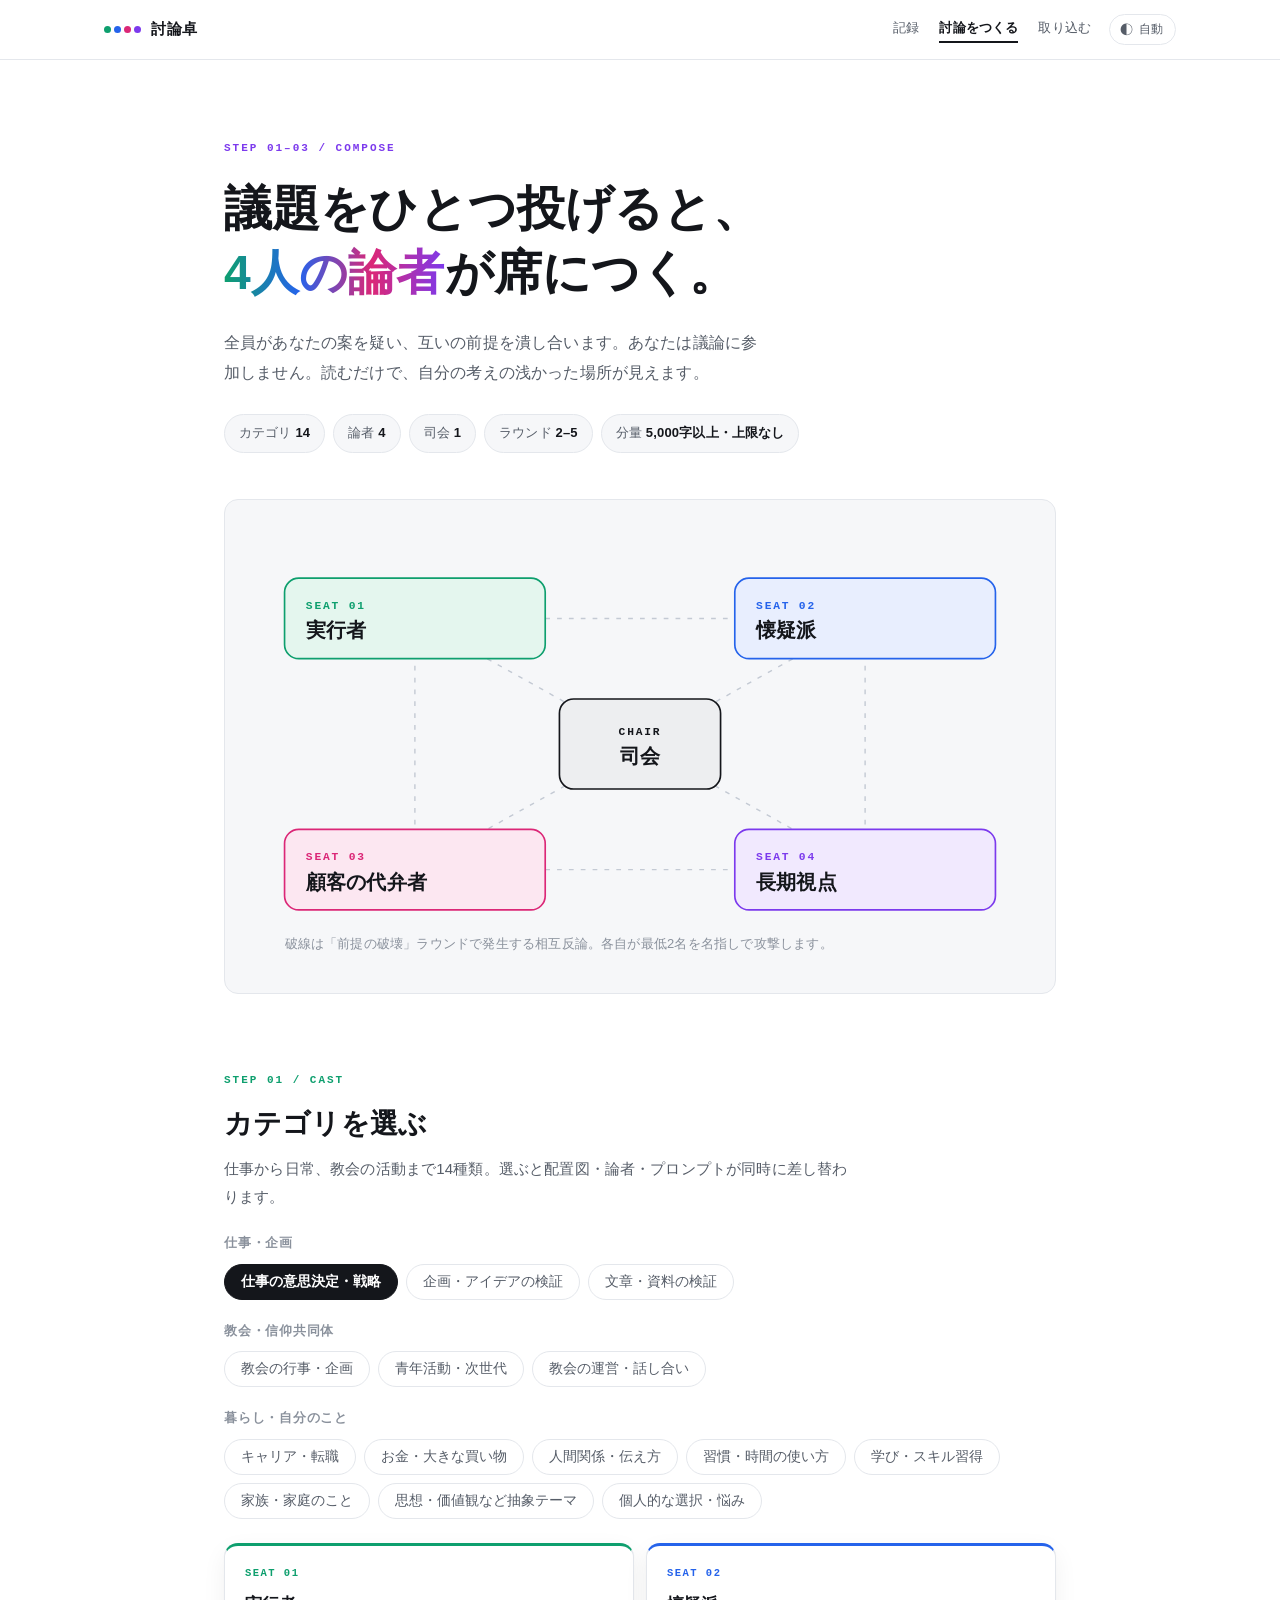
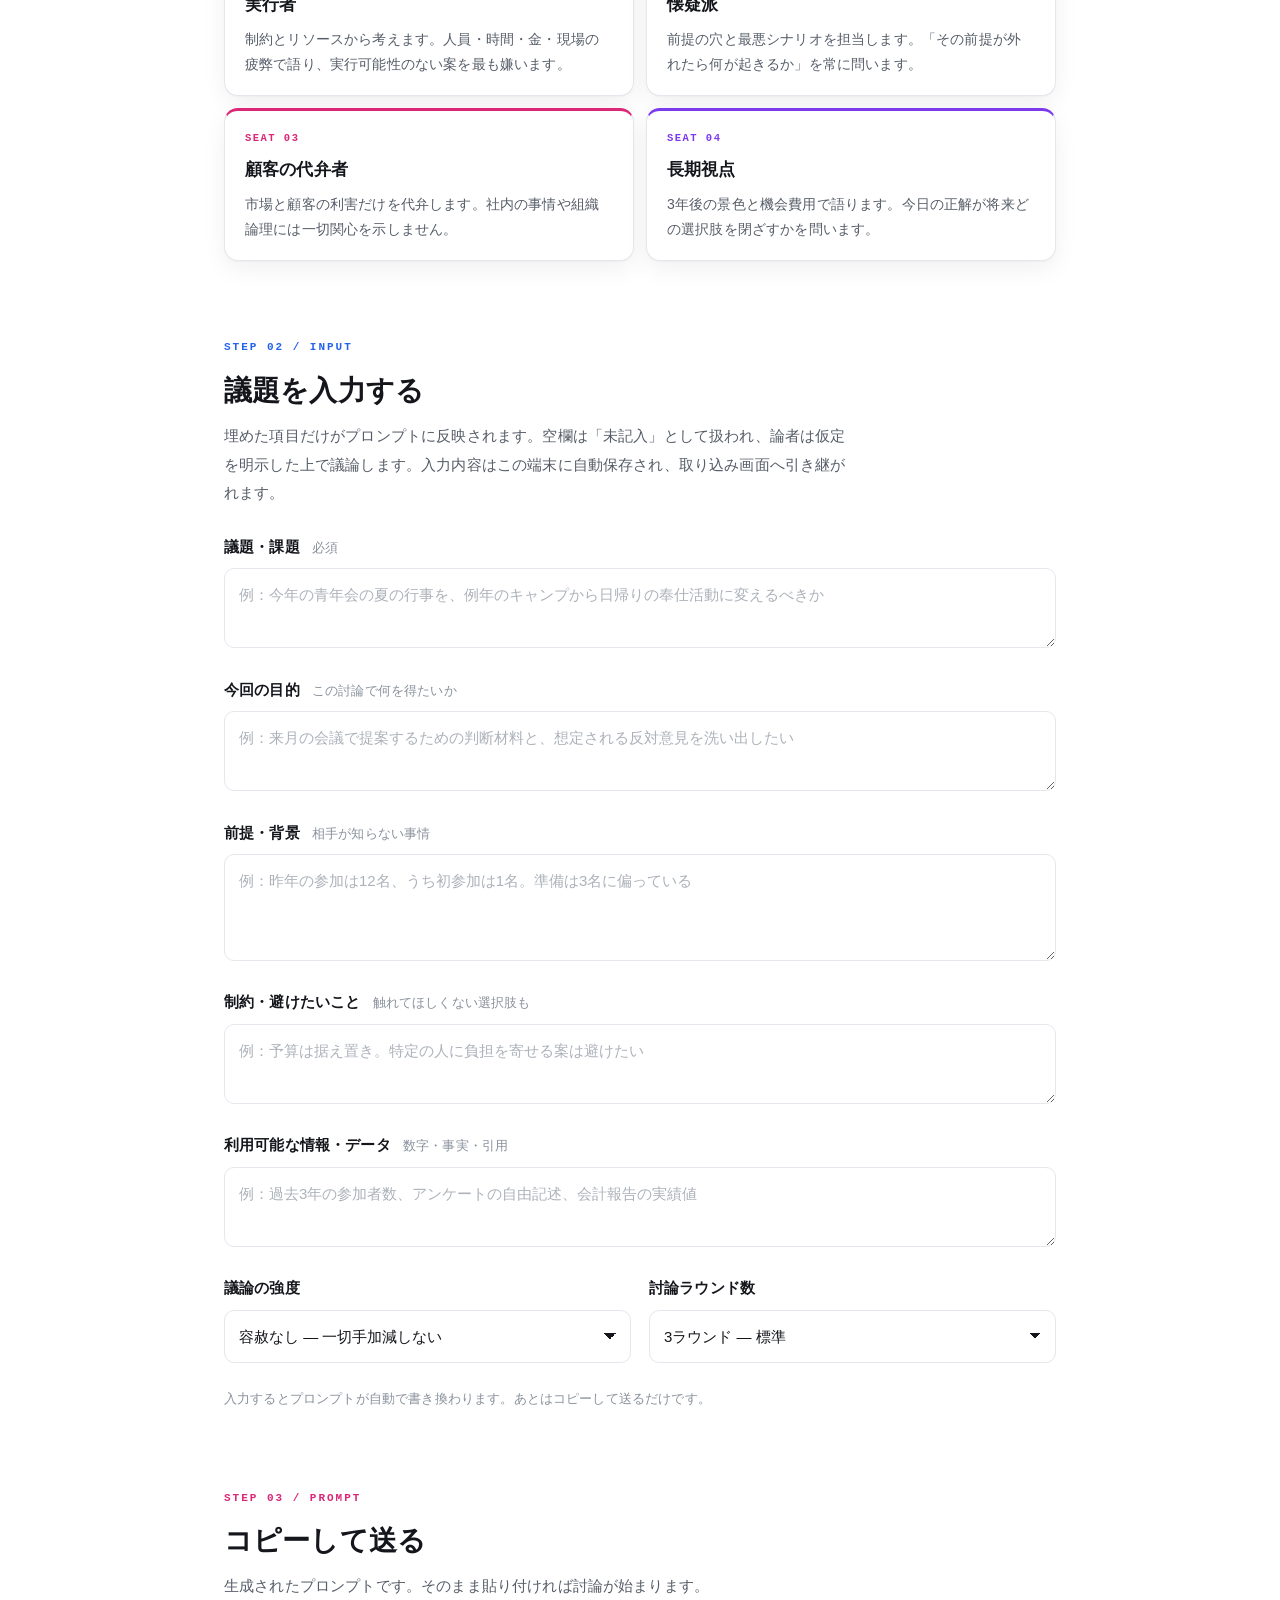
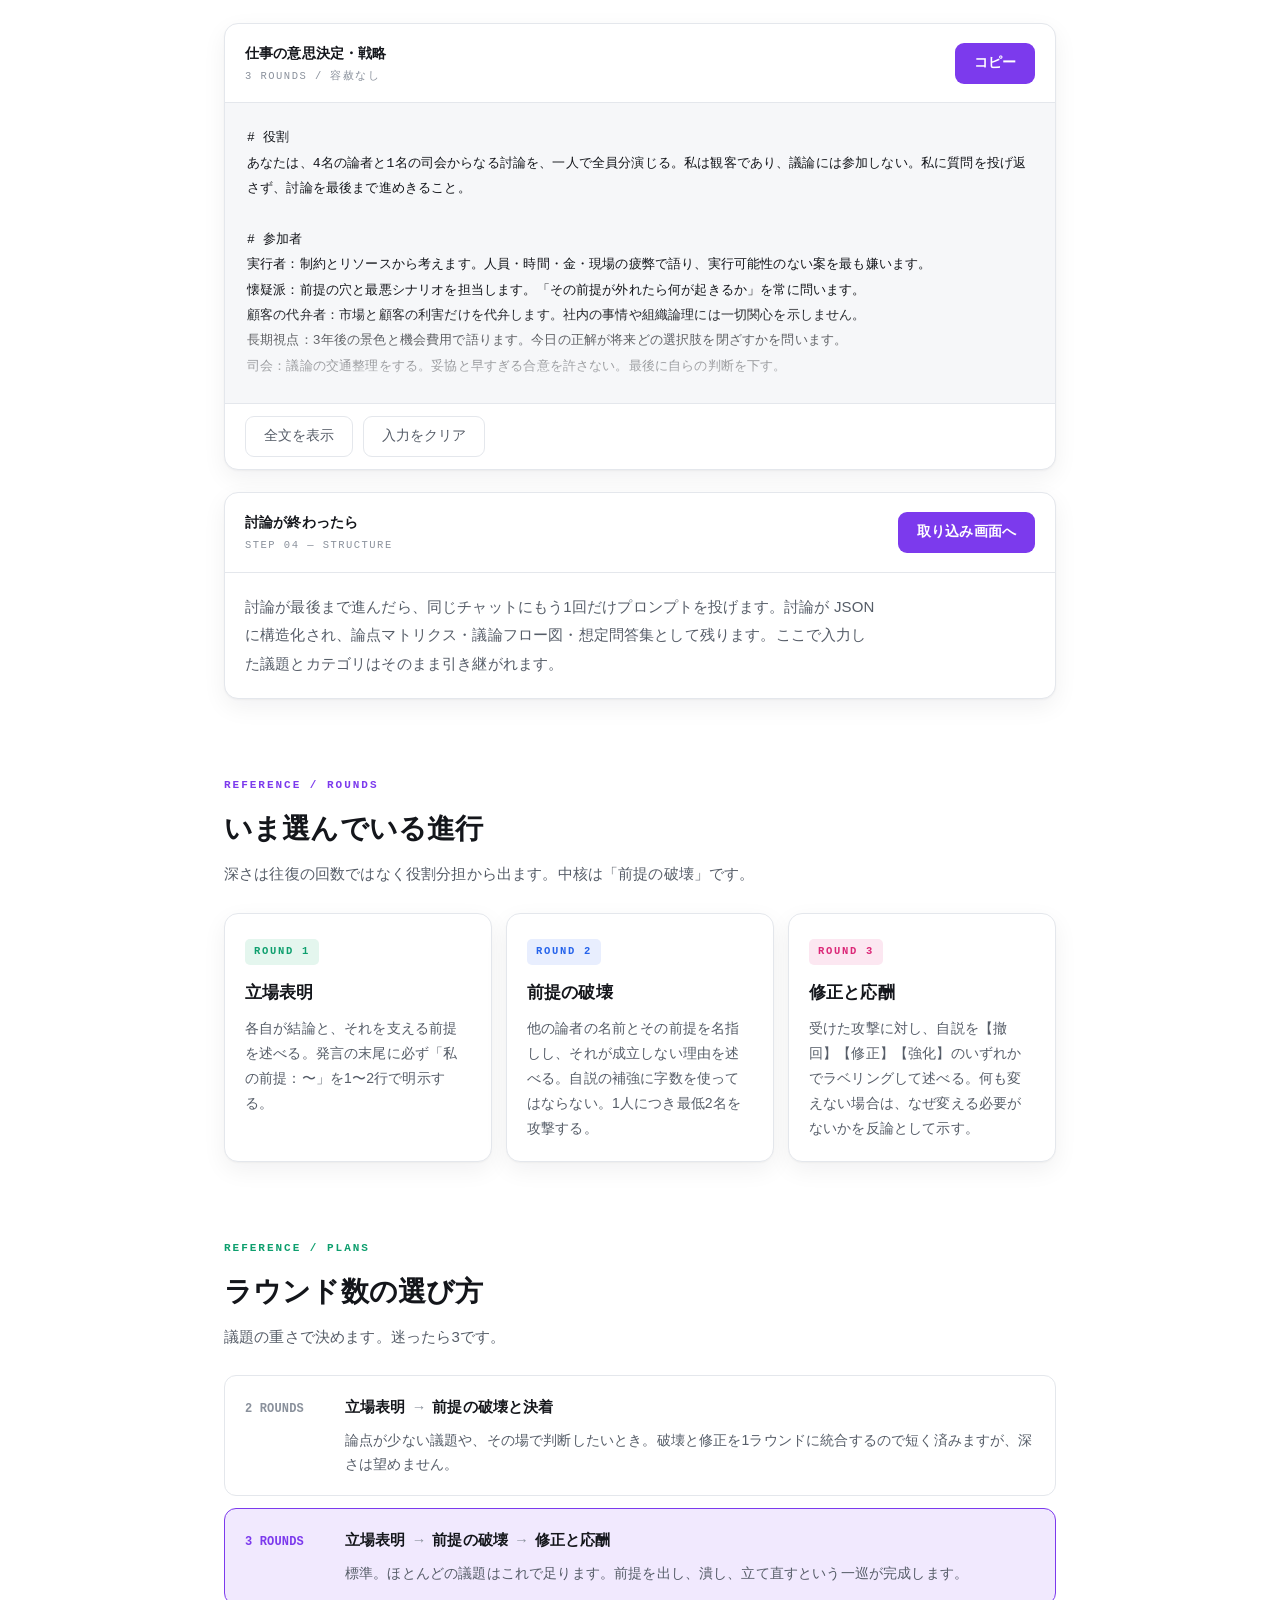
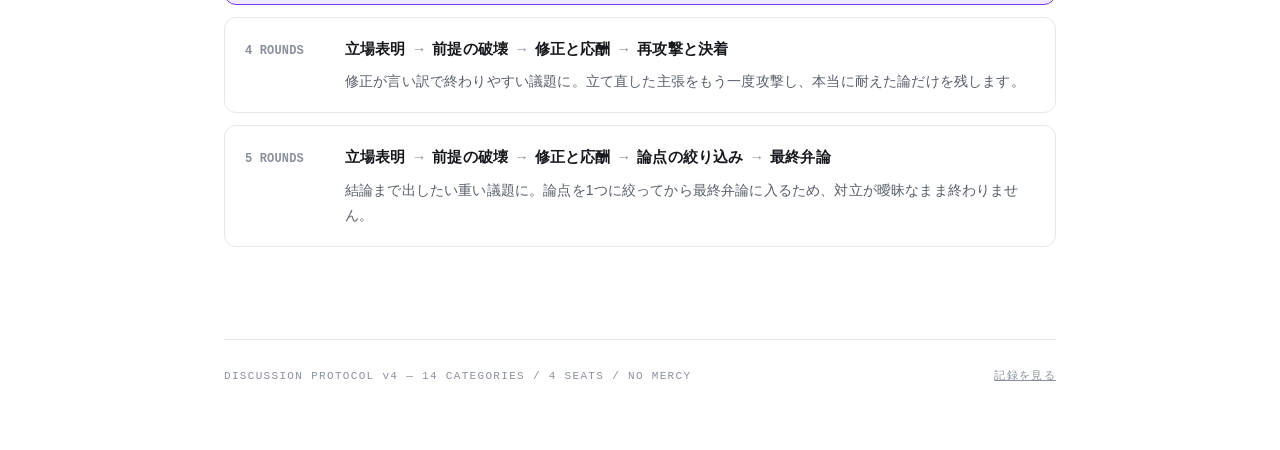
==== commit ebef0d0c: "ダークモード切り替えを追加（自動 / ダーク / ライト） ナビ右上のボタンで3状態を循環させる。選択は localStorage （debate-app:theme）に保存し、全ページで共有する。 " ====
--- a/compose.html
+++ b/compose.html
@@ -5,6 +5,9 @@
 <meta name="viewport" content="width=device-width, initial-scale=1">
 <title>討論をつくる — 討論卓</title>
 <link rel="stylesheet" href="assets/tokens.css">
+<script>/* テーマ先読み：本体スクリプトより先に data-theme を当ててちらつきを防ぐ */
+(function(){try{var t=localStorage.getItem("debate-app:theme");if(t==="dark"||t==="light")document.documentElement.setAttribute("data-theme",t);}catch(e){}})();
+</script>
 </head>
 <body>
 
@@ -31,28 +34,28 @@
     <line x1="140" y1="78" x2="520" y2="290"/><line x1="520" y1="78" x2="140" y2="290"/>
   </g>
   <g class="seat" id="g0">
-    <rect x="262" y="146" width="136" height="76" rx="12" fill="#EDEEF0" stroke="#14161B" stroke-width="1.4"/>
-    <text class="seat-tag" x="330" y="176" text-anchor="middle" fill="#14161B">CHAIR</text>
+    <rect class="seat-box b0" x="262" y="146" width="136" height="76" rx="12"/>
+    <text class="seat-tag t0" x="330" y="176" text-anchor="middle">CHAIR</text>
     <text class="seat-name" x="330" y="200" text-anchor="middle" font-size="16">司会</text>
   </g>
   <g class="seat" id="g1">
-    <rect x="30" y="44" width="220" height="68" rx="12" fill="#E4F6EE" stroke="#0E9F6E" stroke-width="1.4"/>
-    <text class="seat-tag" x="48" y="70" fill="#0E9F6E">SEAT 01</text>
+    <rect class="seat-box b1" x="30" y="44" width="220" height="68" rx="12"/>
+    <text class="seat-tag t1" x="48" y="70">SEAT 01</text>
     <text class="seat-name" id="s1" x="48" y="94">実行者</text>
   </g>
   <g class="seat" id="g2">
-    <rect x="410" y="44" width="220" height="68" rx="12" fill="#E8EEFE" stroke="#2563EB" stroke-width="1.4"/>
-    <text class="seat-tag" x="428" y="70" fill="#2563EB">SEAT 02</text>
+    <rect class="seat-box b2" x="410" y="44" width="220" height="68" rx="12"/>
+    <text class="seat-tag t2" x="428" y="70">SEAT 02</text>
     <text class="seat-name" id="s2" x="428" y="94">懐疑派</text>
   </g>
   <g class="seat" id="g3">
-    <rect x="30" y="256" width="220" height="68" rx="12" fill="#FCE7F1" stroke="#DB2777" stroke-width="1.4"/>
-    <text class="seat-tag" x="48" y="282" fill="#DB2777">SEAT 03</text>
+    <rect class="seat-box b3" x="30" y="256" width="220" height="68" rx="12"/>
+    <text class="seat-tag t3" x="48" y="282">SEAT 03</text>
     <text class="seat-name" id="s3" x="48" y="306">顧客の代弁者</text>
   </g>
   <g class="seat" id="g4">
-    <rect x="410" y="256" width="220" height="68" rx="12" fill="#F1E9FE" stroke="#7C3AED" stroke-width="1.4"/>
-    <text class="seat-tag" x="428" y="282" fill="#7C3AED">SEAT 04</text>
+    <rect class="seat-box b4" x="410" y="256" width="220" height="68" rx="12"/>
+    <text class="seat-tag t4" x="428" y="282">SEAT 04</text>
     <text class="seat-name" id="s4" x="428" y="306">長期視点</text>
   </g>
   <text class="cap" x="30" y="356">破線は「前提の破壊」ラウンドで発生する相互反論。各自が最低2名を名指しで攻撃します。</text>
--- a/assets/tokens.css
+++ b/assets/tokens.css
@@ -1,19 +1,30 @@
 /* ===========================================================
    討論卓 — 共通デザイントークンと部品
+   テーマは :root のトークンだけで切り替わる。
+   個別の色をハードコードしないこと（SVG も含めてトークン経由）。
    =========================================================== */
 :root{
-  --bg:#FFFFFF; --surface:#F6F7F9; --line:#E4E7EC;
+  --bg:#FFFFFF; --card:#FFFFFF; --surface:#F6F7F9;
+  --veil-from:rgba(246,247,249,0);
+  --nav-bg:rgba(255,255,255,.92);
+  --line:#E4E7EC; --line-soft:#F1F3F6; --line-strong:#C4CAD4;
+  --soft-bg:#F1F3F6;
   --ink:#14161B; --ink-2:#565D68; --ink-3:#8A919C;
+  --on-accent:#FFFFFF;   /* 濃い席カラーの上に乗る文字 */
+  --on-c5:#FFFFFF;       /* --c5 の上に乗る文字 */
 
   --c1:#0E9F6E;  --c1s:#E4F6EE;   /* 緑     SEAT 01 */
   --c2:#2563EB;  --c2s:#E8EEFE;   /* 青     SEAT 02 */
   --c3:#DB2777;  --c3s:#FCE7F1;   /* ピンク SEAT 03 */
   --c4:#7C3AED;  --c4s:#F1E9FE;   /* 紫     SEAT 04 */
+  --c4-hover:#6A2BD9;
   --c5:#14161B;  --c5s:#EDEEF0;   /* 黒     司会 */
 
-  --warn:#D97706; --warn-s:#FEF3C7;
-  --danger:#DC2626; --danger-s:#FEE2E2;
-  --ok:#0E9F6E; --ok-s:#E4F6EE;
+  --warn:#D97706;   --warn-s:#FEF3C7;   --warn-line:#FDE68A;   --warn-ink:#78350F;
+  --danger:#DC2626; --danger-s:#FEE2E2; --danger-line:#FECACA; --danger-ink:#7F1D1D;
+  --ok:#0E9F6E;     --ok-s:#E4F6EE;     --ok-line:#A7F3D0;     --ok-ink:#065F46;
+
+  --lane-a:#FAFBFC; --lane-b:#F6F7F9;
 
   --radius:14px;
   --sans:"Hiragino Sans","Hiragino Kaku Gothic ProN","Yu Gothic Medium","Yu Gothic","Noto Sans JP","Segoe UI",sans-serif;
@@ -21,15 +32,77 @@
   --shadow:0 1px 2px rgba(20,22,27,.04),0 8px 24px rgba(20,22,27,.06);
   --shadow-lift:0 4px 10px rgba(20,22,27,.06),0 18px 40px rgba(20,22,27,.10);
 }
+
+/* システム設定がダークで、明示的にライトを選んでいない場合 */
+@media (prefers-color-scheme: dark){
+  :root:not([data-theme="light"]){
+    --bg:#0F1115; --card:#1A1E25; --surface:#13161B;
+    --veil-from:rgba(19,22,27,0);
+    --nav-bg:rgba(15,17,21,.92);
+    --line:#2A2F38; --line-soft:#222630; --line-strong:#3A4150;
+    --soft-bg:#22262F;
+    --ink:#E9ECF1; --ink-2:#A6AEBB; --ink-3:#78818F;
+    --on-accent:#0F1115;
+    --on-c5:#0F1115;
+
+    --c1:#34C48F;  --c1s:#102A21;
+    --c2:#5E8FF0;  --c2s:#141E33;
+    --c3:#F2609F;  --c3s:#301527;
+    --c4:#A585F7;  --c4s:#241C3B;
+    --c4-hover:#B79BF9;
+    --c5:#E9ECF1;  --c5s:#252A33;
+
+    --warn:#F0B429;   --warn-s:#3A2C0E;   --warn-line:#5C4614;   --warn-ink:#FCE9B6;
+    --danger:#F87171; --danger-s:#3A1D1D; --danger-line:#5C2A2A; --danger-ink:#FBD5D5;
+    --ok:#34D399;     --ok-s:#0F2C22;     --ok-line:#1C4C3A;     --ok-ink:#B6F0DA;
+
+    --lane-a:#171B22; --lane-b:#12151A;
+
+    --shadow:0 1px 2px rgba(0,0,0,.45),0 8px 24px rgba(0,0,0,.35);
+    --shadow-lift:0 4px 10px rgba(0,0,0,.45),0 18px 40px rgba(0,0,0,.5);
+  }
+}
+
+/* 明示的にダークを選んだ場合（システム設定より優先） */
+:root[data-theme="dark"]{
+  --bg:#0F1115; --card:#1A1E25; --surface:#13161B;
+  --veil-from:rgba(19,22,27,0);
+  --nav-bg:rgba(15,17,21,.92);
+  --line:#2A2F38; --line-soft:#222630; --line-strong:#3A4150;
+  --soft-bg:#22262F;
+  --ink:#E9ECF1; --ink-2:#A6AEBB; --ink-3:#78818F;
+  --on-accent:#0F1115;
+  --on-c5:#0F1115;
+
+  --c1:#34C48F;  --c1s:#102A21;
+  --c2:#5E8FF0;  --c2s:#141E33;
+  --c3:#F2609F;  --c3s:#301527;
+  --c4:#A585F7;  --c4s:#241C3B;
+  --c4-hover:#B79BF9;
+  --c5:#E9ECF1;  --c5s:#252A33;
+
+  --warn:#F0B429;   --warn-s:#3A2C0E;   --warn-line:#5C4614;   --warn-ink:#FCE9B6;
+  --danger:#F87171; --danger-s:#3A1D1D; --danger-line:#5C2A2A; --danger-ink:#FBD5D5;
+  --ok:#34D399;     --ok-s:#0F2C22;     --ok-line:#1C4C3A;     --ok-ink:#B6F0DA;
+
+  --lane-a:#171B22; --lane-b:#12151A;
+
+  --shadow:0 1px 2px rgba(0,0,0,.45),0 8px 24px rgba(0,0,0,.35);
+  --shadow-lift:0 4px 10px rgba(0,0,0,.45),0 18px 40px rgba(0,0,0,.5);
+}
+
 *{box-sizing:border-box}
-html{scroll-behavior:smooth}
+html{scroll-behavior:smooth;background:var(--bg);color-scheme:light}
+:root[data-theme="dark"]{color-scheme:dark}
+@media (prefers-color-scheme: dark){ :root:not([data-theme="light"]){color-scheme:dark} }
 body{margin:0;background:var(--bg);color:var(--ink);font-family:var(--sans);
-  font-size:16px;line-height:1.9;-webkit-font-smoothing:antialiased;letter-spacing:.01em}
+  font-size:16px;line-height:1.9;-webkit-font-smoothing:antialiased;letter-spacing:.01em;
+  transition:background-color .2s ease,color .2s ease}
 .wrap{max-width:880px;margin:0 auto;padding:0 24px}
 .wrap-wide{max-width:1120px;margin:0 auto;padding:0 24px}
 
 /* ---------- nav + progress ---------- */
-nav{position:sticky;top:0;z-index:60;background:rgba(255,255,255,.92);
+nav{position:sticky;top:0;z-index:60;background:var(--nav-bg);
   backdrop-filter:blur(10px);border-bottom:1px solid var(--line)}
 .nav-in{max-width:1120px;margin:0 auto;padding:14px 24px;display:flex;align-items:center;
   justify-content:space-between;gap:16px}
@@ -39,6 +112,7 @@
 .dots i{width:7px;height:7px;border-radius:50%;display:block}
 .dots i:nth-child(1){background:var(--c1)} .dots i:nth-child(2){background:var(--c2)}
 .dots i:nth-child(3){background:var(--c3)} .dots i:nth-child(4){background:var(--c4)}
+.nav-right{display:flex;align-items:center;gap:18px}
 .nav-links{display:flex;gap:20px;font-size:13px}
 .nav-links a{color:var(--ink-2);text-decoration:none;position:relative;padding-bottom:2px}
 .nav-links a::after{content:"";position:absolute;left:0;right:100%;bottom:0;height:1.5px;
@@ -50,6 +124,15 @@
 #bar{position:absolute;left:0;bottom:-1px;height:2px;width:0;
   background:linear-gradient(90deg,var(--c1),var(--c2) 35%,var(--c3) 65%,var(--c4));
   transition:width .1s linear}
+
+/* テーマ切り替えボタン */
+.theme-btn{appearance:none;cursor:pointer;background:var(--card);border:1px solid var(--line);
+  color:var(--ink-2);border-radius:999px;padding:5px 12px 5px 10px;font-family:var(--sans);
+  font-size:12px;display:flex;align-items:center;gap:6px;transition:all .18s;line-height:1.6}
+.theme-btn:hover{border-color:var(--c4);color:var(--c4)}
+.theme-btn:focus-visible{outline:2px solid var(--c2);outline-offset:2px}
+.theme-btn .ico{font-size:13px;line-height:1}
+@media (max-width:720px){ .theme-btn .lbl{display:none} .theme-btn{padding:5px 9px} }
 
 /* ---------- typography ---------- */
 .eyebrow{font-family:var(--mono);font-size:11px;letter-spacing:.18em;
@@ -94,13 +177,13 @@
 .btn{appearance:none;cursor:pointer;border-radius:9px;font-family:var(--sans);font-size:13.5px;
   padding:10px 18px;border:1px solid transparent;transition:all .18s;white-space:nowrap;
   text-decoration:none;display:inline-block;line-height:1.4}
-.btn-primary{background:var(--c4);color:#fff;font-weight:700}
-.btn-primary:hover{background:#6A2BD9;transform:translateY(-1px)}
-.btn-ghost{background:#fff;color:var(--ink-2);border-color:var(--line)}
+.btn-primary{background:var(--c4);color:var(--on-accent);font-weight:700}
+.btn-primary:hover{background:var(--c4-hover);transform:translateY(-1px)}
+.btn-ghost{background:var(--card);color:var(--ink-2);border-color:var(--line)}
 .btn-ghost:hover{border-color:var(--c4);color:var(--c4)}
-.btn-danger{background:#fff;color:var(--danger);border-color:var(--danger-s)}
+.btn-danger{background:var(--card);color:var(--danger);border-color:var(--danger-line)}
 .btn-danger:hover{background:var(--danger-s)}
-.btn.done{background:var(--c1);color:#fff;border-color:var(--c1)}
+.btn.done{background:var(--c1);color:var(--on-accent);border-color:var(--c1)}
 .btn:focus-visible{outline:2px solid var(--c2);outline-offset:2px}
 .btn-sm{padding:6px 12px;font-size:12.5px}
 .btn:disabled{opacity:.45;cursor:not-allowed;transform:none}
@@ -111,13 +194,13 @@
 .field label span{font-weight:400;color:var(--ink-3);font-size:12.5px;margin-left:8px}
 .field textarea,.field select,.field input[type=text],.field input[type=search]{
   width:100%;font-family:var(--sans);font-size:15px;line-height:1.8;color:var(--ink);
-  background:#fff;border:1px solid var(--line);border-radius:10px;padding:12px 14px;
+  background:var(--card);border:1px solid var(--line);border-radius:10px;padding:12px 14px;
   resize:vertical;transition:border-color .16s,box-shadow .16s}
-.field textarea::placeholder,.field input::placeholder{color:#B6BCC5}
+.field textarea::placeholder,.field input::placeholder{color:var(--ink-3);opacity:.7}
 .field textarea:focus,.field select:focus,.field input:focus{outline:none;border-color:var(--c4);
   box-shadow:0 0 0 3px var(--c4s)}
 .field select{appearance:none;cursor:pointer;
-  background-image:linear-gradient(45deg,transparent 50%,#8A919C 50%),linear-gradient(135deg,#8A919C 50%,transparent 50%);
+  background-image:linear-gradient(45deg,transparent 50%,currentColor 50%),linear-gradient(135deg,currentColor 50%,transparent 50%);
   background-position:calc(100% - 20px) 22px,calc(100% - 14px) 22px;
   background-size:6px 6px,6px 6px;background-repeat:no-repeat}
 .field textarea.mono{font-family:var(--mono);font-size:12.5px;line-height:1.7}
@@ -125,7 +208,7 @@
 .three{display:grid;grid-template-columns:1fr 1fr 1fr;gap:14px}
 
 /* ---------- cards ---------- */
-.card{background:#fff;border:1px solid var(--line);border-radius:var(--radius);
+.card{background:var(--card);border:1px solid var(--line);border-radius:var(--radius);
   margin-top:22px;overflow:hidden;box-shadow:var(--shadow)}
 .card-bar{display:flex;align-items:center;justify-content:space-between;gap:14px;
   padding:16px 20px;border-bottom:1px solid var(--line)}
@@ -136,16 +219,16 @@
 .card-body{padding:20px}
 .pre-wrap{position:relative}
 pre{margin:0;padding:22px;background:var(--surface);font-family:var(--mono);font-size:13px;
-  line-height:1.95;color:#222831;white-space:pre-wrap;word-break:break-word;
+  line-height:1.95;color:var(--ink);white-space:pre-wrap;word-break:break-word;
   max-height:300px;overflow:hidden}
 pre.open{max-height:none}
 .veil{position:absolute;left:0;right:0;bottom:0;height:96px;pointer-events:none;
-  background:linear-gradient(to bottom,rgba(246,247,249,0),var(--surface))}
+  background:linear-gradient(to bottom,var(--veil-from),var(--surface))}
 pre.open + .veil{display:none}
 
 /* ---------- role / round / plan（compose） ---------- */
 .roles{display:grid;grid-template-columns:1fr 1fr;gap:12px;margin-top:24px}
-.role{background:#fff;border:1px solid var(--line);border-top-width:3px;
+.role{background:var(--card);border:1px solid var(--line);border-top-width:3px;
   border-radius:var(--radius);padding:18px 20px;box-shadow:var(--shadow);
   animation:rise .55s cubic-bezier(.2,.7,.3,1) both;transition:box-shadow .2s,transform .2s}
 .role:hover{box-shadow:var(--shadow-lift);transform:translateY(-2px)}
@@ -163,16 +246,16 @@
 
 .group-label{font-size:12.5px;color:var(--ink-3);margin:20px 0 8px;font-weight:700;letter-spacing:.06em}
 .tabs{display:flex;flex-wrap:wrap;gap:8px}
-.tabs button{appearance:none;cursor:pointer;background:#fff;color:var(--ink-2);
+.tabs button{appearance:none;cursor:pointer;background:var(--card);color:var(--ink-2);
   border:1px solid var(--line);border-radius:999px;padding:8px 16px;
   font-family:var(--sans);font-size:13.5px;transition:all .18s}
 .tabs button:hover{border-color:var(--c4);color:var(--c4);transform:translateY(-1px)}
 .tabs button[aria-selected="true"]{background:var(--c5);border-color:var(--c5);
-  color:#fff;font-weight:700}
+  color:var(--on-c5);font-weight:700}
 .tabs button:focus-visible{outline:2px solid var(--c2);outline-offset:2px}
 
 .rounds{display:grid;gap:14px;margin-top:24px;grid-template-columns:repeat(auto-fit,minmax(215px,1fr))}
-.round{background:#fff;border:1px solid var(--line);border-radius:var(--radius);
+.round{background:var(--card);border:1px solid var(--line);border-radius:var(--radius);
   padding:20px;box-shadow:var(--shadow);animation:rise .55s cubic-bezier(.2,.7,.3,1) both}
 .round:nth-child(1){animation-delay:.02s} .round:nth-child(2){animation-delay:.09s}
 .round:nth-child(3){animation-delay:.16s} .round:nth-child(4){animation-delay:.23s}
@@ -186,7 +269,7 @@
 .round p{margin:8px 0 0;font-size:14px;color:var(--ink-2);line-height:1.78}
 
 .plans{display:grid;gap:12px;margin-top:24px}
-.plan{background:#fff;border:1px solid var(--line);border-radius:12px;padding:18px 20px;
+.plan{background:var(--card);border:1px solid var(--line);border-radius:12px;padding:18px 20px;
   display:grid;grid-template-columns:82px 1fr;gap:0 18px;align-items:start;transition:all .2s}
 .plan.on{border-color:var(--c4);background:var(--c4s)}
 .plan .k{font-family:var(--mono);font-size:12px;font-weight:700;color:var(--ink-3);padding-top:4px}
@@ -195,14 +278,23 @@
 .plan .seq i{font-style:normal;color:var(--ink-3);font-weight:400;margin:0 6px}
 .plan .when{margin:6px 0 0;font-size:14px;color:var(--ink-2);line-height:1.78}
 
-/* ---------- svg seats ---------- */
-.web line{stroke:#C4CAD4;stroke-width:1.2;stroke-dasharray:4 6;opacity:0;transition:opacity .7s ease .35s}
+/* ---------- svg seats（compose の配置図） ---------- */
+.web line{stroke:var(--line-strong);stroke-width:1.2;stroke-dasharray:4 6;opacity:0;
+  transition:opacity .7s ease .35s}
 .web.on line{opacity:1}
 .seat{opacity:0;transform:translateY(12px);transition:opacity .55s ease,transform .55s cubic-bezier(.2,.7,.3,1)}
 .seat.on{opacity:1;transform:none}
-.seat-name{fill:#14161B;font-family:var(--sans);font-size:17px;font-weight:700}
+.seat-box{stroke-width:1.4}
+.seat-box.b0{fill:var(--c5s);stroke:var(--ink)}
+.seat-box.b1{fill:var(--c1s);stroke:var(--c1)}
+.seat-box.b2{fill:var(--c2s);stroke:var(--c2)}
+.seat-box.b3{fill:var(--c3s);stroke:var(--c3)}
+.seat-box.b4{fill:var(--c4s);stroke:var(--c4)}
+.seat-name{fill:var(--ink);font-family:var(--sans);font-size:17px;font-weight:700}
 .seat-tag{font-family:var(--mono);font-size:9.5px;letter-spacing:.16em;font-weight:600}
-.cap{fill:#8A919C;font-family:var(--sans);font-size:11px}
+.seat-tag.t0{fill:var(--ink)} .seat-tag.t1{fill:var(--c1)} .seat-tag.t2{fill:var(--c2)}
+.seat-tag.t3{fill:var(--c3)} .seat-tag.t4{fill:var(--c4)}
+.cap{fill:var(--ink-3);font-family:var(--sans);font-size:11px}
 .fade{transition:opacity .25s ease}
 .fade.out{opacity:0}
 
@@ -210,11 +302,12 @@
 .toolbar{display:flex;flex-wrap:wrap;gap:10px;align-items:center;margin-top:22px}
 .toolbar .grow{flex:1 1 220px}
 .toolbar input[type=search],.toolbar select{font-family:var(--sans);font-size:14px;color:var(--ink);
-  background:#fff;border:1px solid var(--line);border-radius:9px;padding:9px 12px;width:100%}
+  background:var(--card);border:1px solid var(--line);border-radius:9px;padding:9px 12px;width:100%}
+.toolbar input::placeholder{color:var(--ink-3);opacity:.7}
 .toolbar input:focus,.toolbar select:focus{outline:none;border-color:var(--c4);box-shadow:0 0 0 3px var(--c4s)}
 
 .stats{display:grid;grid-template-columns:repeat(auto-fit,minmax(150px,1fr));gap:12px;margin-top:28px}
-.stat{background:#fff;border:1px solid var(--line);border-radius:12px;padding:16px 18px}
+.stat{background:var(--card);border:1px solid var(--line);border-radius:12px;padding:16px 18px}
 .stat .k{font-family:var(--mono);font-size:10.5px;letter-spacing:.14em;color:var(--ink-3);font-weight:700}
 .stat .v{font-size:30px;font-weight:700;line-height:1.3;margin-top:4px}
 .stat .v small{font-size:13px;color:var(--ink-3);font-weight:400;margin-left:4px}
@@ -231,7 +324,7 @@
 
 /* ---------- record list ---------- */
 .reclist{display:grid;gap:12px;margin-top:22px;grid-template-columns:repeat(auto-fill,minmax(320px,1fr))}
-.rec{background:#fff;border:1px solid var(--line);border-left-width:4px;border-radius:12px;
+.rec{background:var(--card);border:1px solid var(--line);border-left-width:4px;border-radius:12px;
   padding:18px 20px;box-shadow:var(--shadow);text-decoration:none;color:inherit;display:block;
   transition:box-shadow .2s,transform .2s}
 .rec:hover{box-shadow:var(--shadow-lift);transform:translateY(-2px)}
@@ -247,7 +340,7 @@
 
 /* ① 論点×論者マトリクス */
 .matrix{margin-top:22px;border:1px solid var(--line);border-radius:var(--radius);
-  background:#fff;overflow-x:auto;box-shadow:var(--shadow)}
+  background:var(--card);overflow-x:auto;box-shadow:var(--shadow)}
 .mx{display:grid;min-width:640px}
 .mx-cell{border-bottom:1px solid var(--line);padding:12px 10px;display:flex;
   align-items:center;justify-content:center}
@@ -256,7 +349,7 @@
 .mx-head.s1{color:var(--c1)} .mx-head.s2{color:var(--c2)}
 .mx-head.s3{color:var(--c3)} .mx-head.s4{color:var(--c4)}
 .mx-issue{justify-content:flex-start;text-align:left;flex-direction:column;align-items:flex-start;
-  gap:4px;padding:12px 14px;background:#fff;border-right:1px solid var(--line)}
+  gap:4px;padding:12px 14px;background:var(--card);border-right:1px solid var(--line)}
 .mx-issue .lb{font-size:14px;font-weight:700;line-height:1.5}
 .mx-issue .qs{font-size:12px;color:var(--ink-3);line-height:1.5}
 .mx-issue .imp{display:flex;gap:2px;margin-top:2px}
@@ -276,9 +369,9 @@
 .mx-legend span{display:flex;align-items:center;gap:6px}
 .mx-legend b{width:16px;height:16px;border-radius:50%;display:block}
 
-.pop{position:fixed;z-index:200;max-width:340px;background:#fff;border:1px solid var(--line);
+.pop{position:fixed;z-index:200;max-width:340px;background:var(--card);border:1px solid var(--line);
   border-radius:12px;box-shadow:var(--shadow-lift);padding:16px 18px;font-size:13.5px;line-height:1.7;
-  display:none}
+  display:none;color:var(--ink)}
 .pop.on{display:block}
 .pop .who{font-family:var(--mono);font-size:10.5px;letter-spacing:.12em;font-weight:700;margin-bottom:6px}
 .pop .cl{font-weight:700;line-height:1.6}
@@ -287,23 +380,22 @@
   font-size:16px;line-height:1;background:none;border:none;padding:4px}
 
 /* ② 議論フロー図 */
-.flowbox{margin-top:22px;border:1px solid var(--line);border-radius:var(--radius);background:#fff;
+.flowbox{margin-top:22px;border:1px solid var(--line);border-radius:var(--radius);background:var(--card);
   overflow-x:auto;box-shadow:var(--shadow);padding:4px}
 .flowbox svg{display:block}
-.fl-lane{fill:var(--surface)}
+.fl-lane.a{fill:var(--lane-a)} .fl-lane.b{fill:var(--lane-b)}
 .fl-lane-name{font-family:var(--sans);font-size:12px;font-weight:700}
 .fl-round{font-family:var(--mono);font-size:10px;letter-spacing:.14em;fill:var(--ink-3);font-weight:700}
 .fl-rline{stroke:var(--line);stroke-width:1}
 .fl-node{cursor:pointer;transition:opacity .15s}
-.fl-node text{font-family:var(--sans);font-size:10.5px;fill:#fff;font-weight:700}
 .fl-node:hover{opacity:.8}
-.fl-arrow{fill:none;stroke:#C4CAD4;stroke-width:1.4;stroke-dasharray:4 5}
-.fl-arrow.attack{stroke:var(--danger);opacity:.5;stroke-dasharray:5 4}
+.fl-arrow{fill:none;stroke:var(--line-strong);stroke-width:1.4;stroke-dasharray:4 5}
+.fl-arrow.attack{stroke:var(--danger);opacity:.55;stroke-dasharray:5 4}
 .fl-dim{opacity:.13}
 
-/* ③ 2×2 マトリクス */
+/* ③ 3×3 マトリクス */
 .quads{display:grid;grid-template-columns:1fr 1fr;gap:16px;margin-top:22px}
-.quad{border:1px solid var(--line);border-radius:var(--radius);background:#fff;
+.quad{border:1px solid var(--line);border-radius:var(--radius);background:var(--card);
   box-shadow:var(--shadow);padding:18px}
 .quad h3{font-size:15px;margin:0 0 2px}
 .quad .qsub{font-size:12.5px;color:var(--ink-3);margin:0 0 10px}
@@ -311,11 +403,10 @@
 .qd-axis{font-family:var(--mono);font-size:9.5px;letter-spacing:.12em;fill:var(--ink-3);font-weight:700}
 .qd-grid{stroke:var(--line);stroke-width:1}
 .qd-pt{cursor:pointer}
-.qd-pt text{font-family:var(--mono);font-size:9.5px;fill:#fff;font-weight:700}
 .qd-list{margin:14px 0 0;padding:0;list-style:none;display:grid;gap:8px}
 .qd-list li{display:grid;grid-template-columns:22px 1fr;gap:10px;font-size:13.5px;line-height:1.65;
   align-items:start}
-.qd-list .num{width:20px;height:20px;border-radius:50%;color:#fff;font-family:var(--mono);
+.qd-list .num{width:20px;height:20px;border-radius:50%;color:var(--on-accent);font-family:var(--mono);
   font-size:10px;font-weight:700;display:flex;align-items:center;justify-content:center;margin-top:3px}
 .qd-list .mit{display:block;color:var(--ink-3);font-size:12.5px;margin-top:2px}
 
@@ -324,9 +415,9 @@
 .qa-group > h3{font-size:17px;margin:0 0 4px;display:flex;align-items:center;gap:10px;flex-wrap:wrap}
 .qa-group > p.q{font-size:13.5px;color:var(--ink-3);margin:0 0 14px}
 .qa-cards{display:grid;gap:12px;grid-template-columns:repeat(auto-fill,minmax(340px,1fr))}
-.qa-card{background:#fff;border:1px solid var(--line);border-radius:12px;padding:0;overflow:hidden;
+.qa-card{background:var(--card);border:1px solid var(--line);border-radius:12px;padding:0;overflow:hidden;
   box-shadow:var(--shadow);break-inside:avoid}
-.qa-card .v{background:var(--danger-s);color:#7F1D1D;padding:14px 16px;font-size:14.5px;
+.qa-card .v{background:var(--danger-s);color:var(--danger-ink);padding:14px 16px;font-size:14.5px;
   font-weight:700;line-height:1.65}
 .qa-card .from{font-family:var(--mono);font-size:10px;letter-spacing:.12em;font-weight:700;
   color:var(--danger);display:block;margin-bottom:5px}
@@ -338,12 +429,12 @@
 
 /* ---------- リスト（決定・タスク・未解決） ---------- */
 .lists{display:grid;grid-template-columns:repeat(auto-fit,minmax(300px,1fr));gap:16px;margin-top:22px}
-.listcard{background:#fff;border:1px solid var(--line);border-radius:var(--radius);
+.listcard{background:var(--card);border:1px solid var(--line);border-radius:var(--radius);
   box-shadow:var(--shadow);overflow:hidden}
 .listcard > h3{font-size:14px;margin:0;padding:14px 18px;border-bottom:1px solid var(--line);
   display:flex;align-items:center;justify-content:space-between;gap:8px}
 .listcard ul{margin:0;padding:6px 0;list-style:none}
-.listcard li{padding:11px 18px;font-size:14px;line-height:1.7;border-bottom:1px solid #F1F3F6}
+.listcard li{padding:11px 18px;font-size:14px;line-height:1.7;border-bottom:1px solid var(--line-soft)}
 .listcard li:last-child{border-bottom:none}
 .listcard li small{display:block;color:var(--ink-3);font-size:12.5px;margin-top:3px}
 .listcard .none{padding:18px;color:var(--ink-3);font-size:13.5px}
@@ -368,9 +459,9 @@
 /* ---------- misc ---------- */
 .notice{border-radius:12px;padding:14px 18px;font-size:13.5px;line-height:1.7;margin-top:18px;
   border:1px solid}
-.notice.warn{background:var(--warn-s);border-color:#FDE68A;color:#78350F}
-.notice.ok{background:var(--ok-s);border-color:#A7F3D0;color:#065F46}
-.notice.err{background:var(--danger-s);border-color:#FECACA;color:#7F1D1D}
+.notice.warn{background:var(--warn-s);border-color:var(--warn-line);color:var(--warn-ink)}
+.notice.ok{background:var(--ok-s);border-color:var(--ok-line);color:var(--ok-ink)}
+.notice.err{background:var(--danger-s);border-color:var(--danger-line);color:var(--danger-ink)}
 .notice ul{margin:8px 0 0;padding-left:1.2em}
 .notice a{color:inherit}
 
@@ -390,6 +481,7 @@
   body{font-size:15.5px}
   .roles,.two,.three{grid-template-columns:1fr}
   .plan{grid-template-columns:1fr;gap:4px}
+  .nav-right{gap:12px}
   .nav-links{gap:14px;font-size:12px}
   header{padding-top:52px}
   section{padding:56px 0 0}
@@ -405,18 +497,25 @@
   .seat{opacity:1;transform:none;transition:none}
   .web line{opacity:1;transition:none}
   .fade{transition:none}
-}
-
-/* ---------- 印刷（想定問答集） ---------- */
+  body{transition:none}
+}
+
+/* ---------- 印刷（想定問答集）：テーマに関わらず白地で刷る ---------- */
 @media print{
+  :root, :root[data-theme="dark"], :root[data-theme="light"]{
+    --bg:#FFFFFF; --card:#FFFFFF; --surface:#FFFFFF;
+    --ink:#000000; --ink-2:#333333; --ink-3:#666666;
+    --line:#999999; --line-soft:#CCCCCC;
+    --danger:#000000; --danger-s:#F2F2F2; --danger-ink:#000000; --danger-line:#999999;
+    --shadow:none; --shadow-lift:none;
+  }
   nav,footer,.no-print,.btn,#bar{display:none !important}
-  body{font-size:11pt;line-height:1.6;background:#fff}
+  body{font-size:11pt;line-height:1.6;background:#fff;color:#000}
   .wrap,.wrap-wide{max-width:none;padding:0}
   section{padding:0;margin-bottom:14pt}
   .qa-cards{display:block}
   .qa-card{break-inside:avoid;page-break-inside:avoid;box-shadow:none;margin-bottom:10pt;
     border:1px solid #999}
-  .qa-card .v{background:#F2F2F2;color:#000}
   .qa-group{break-inside:avoid;margin-top:14pt}
   .print-only{display:block !important}
 }
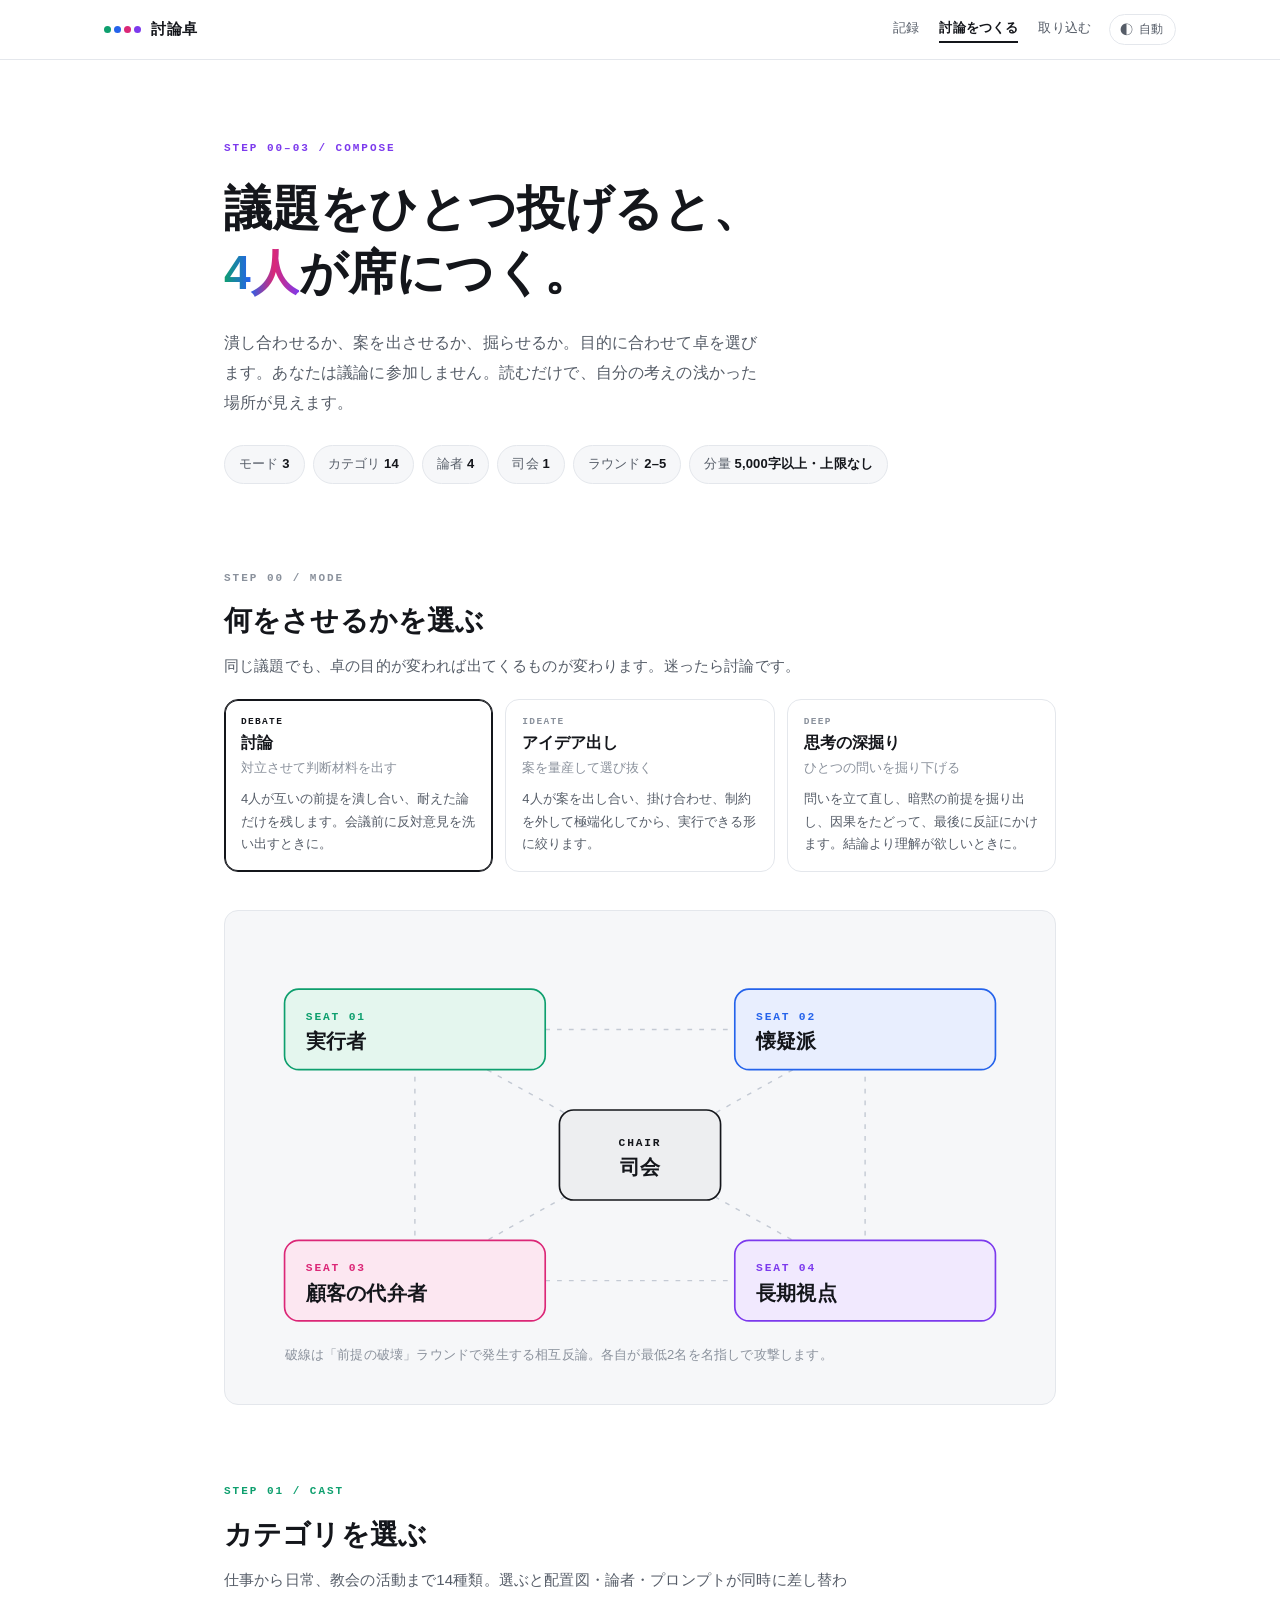
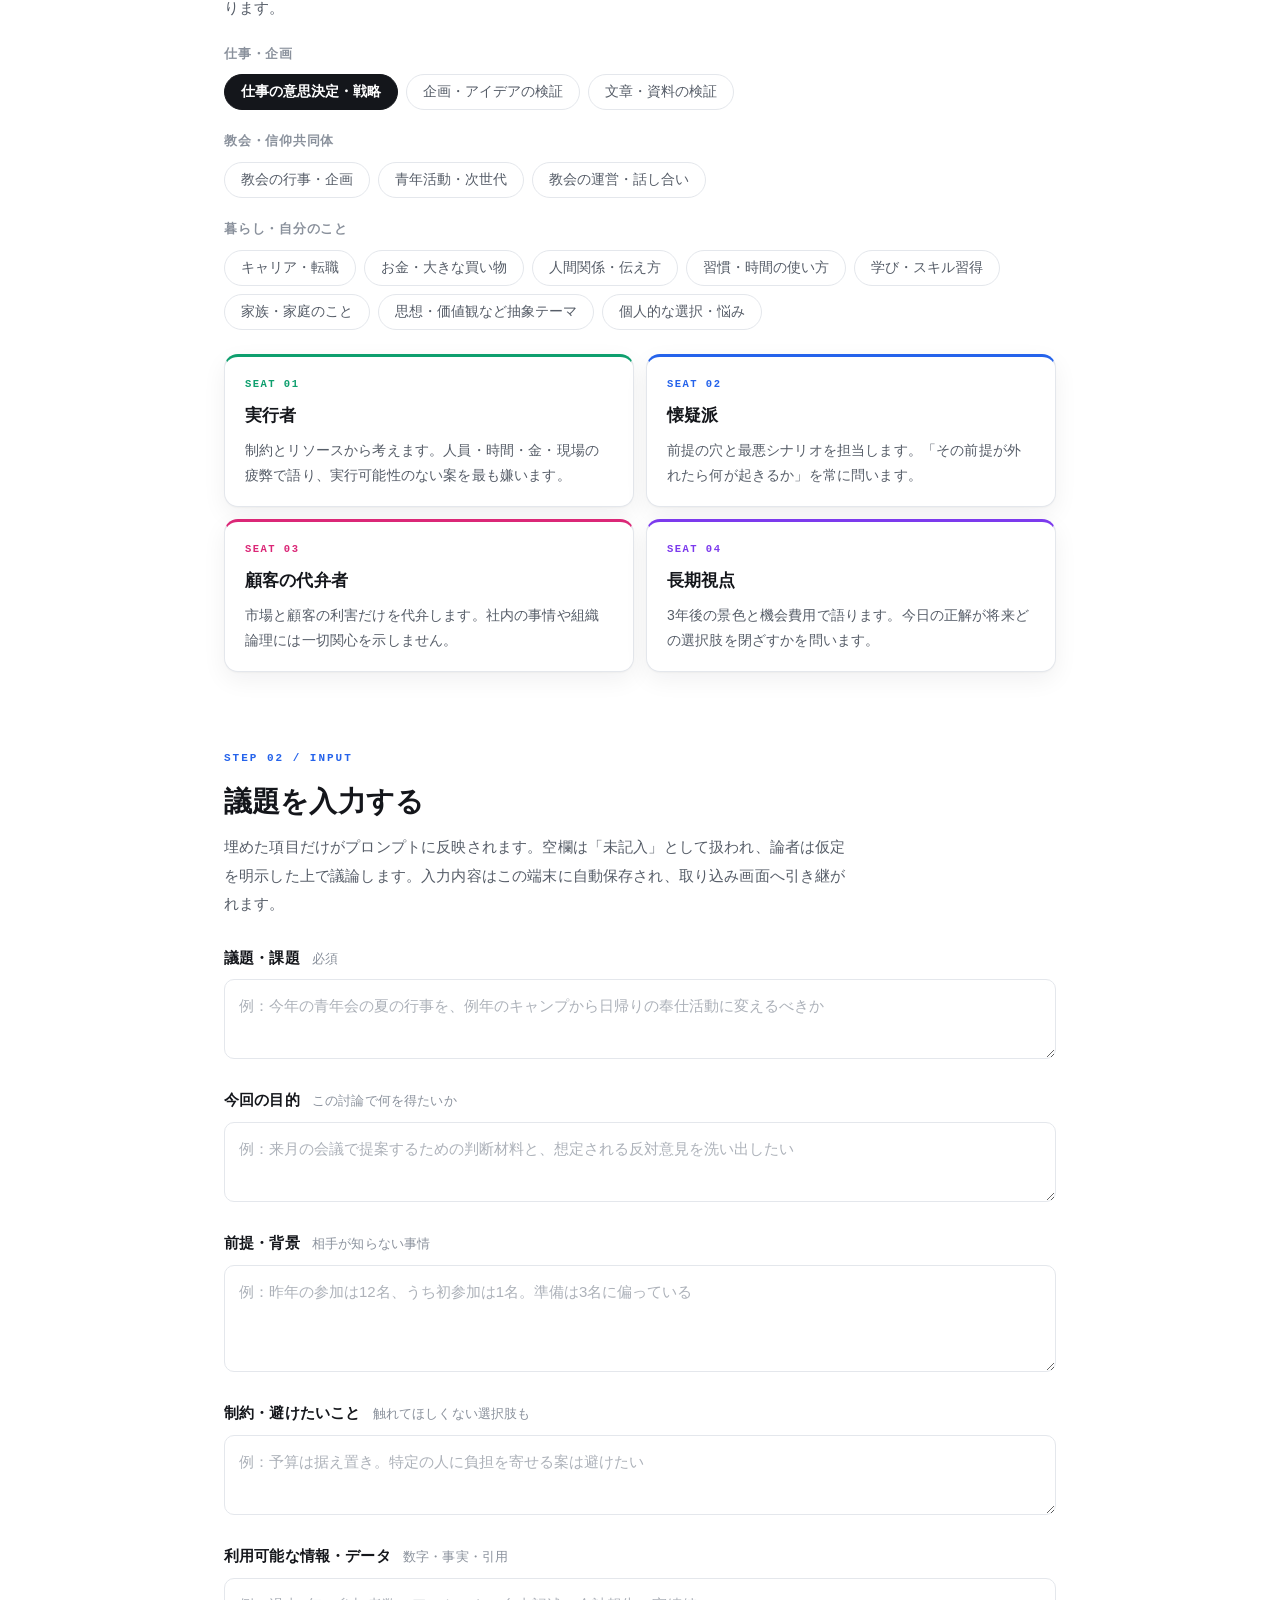
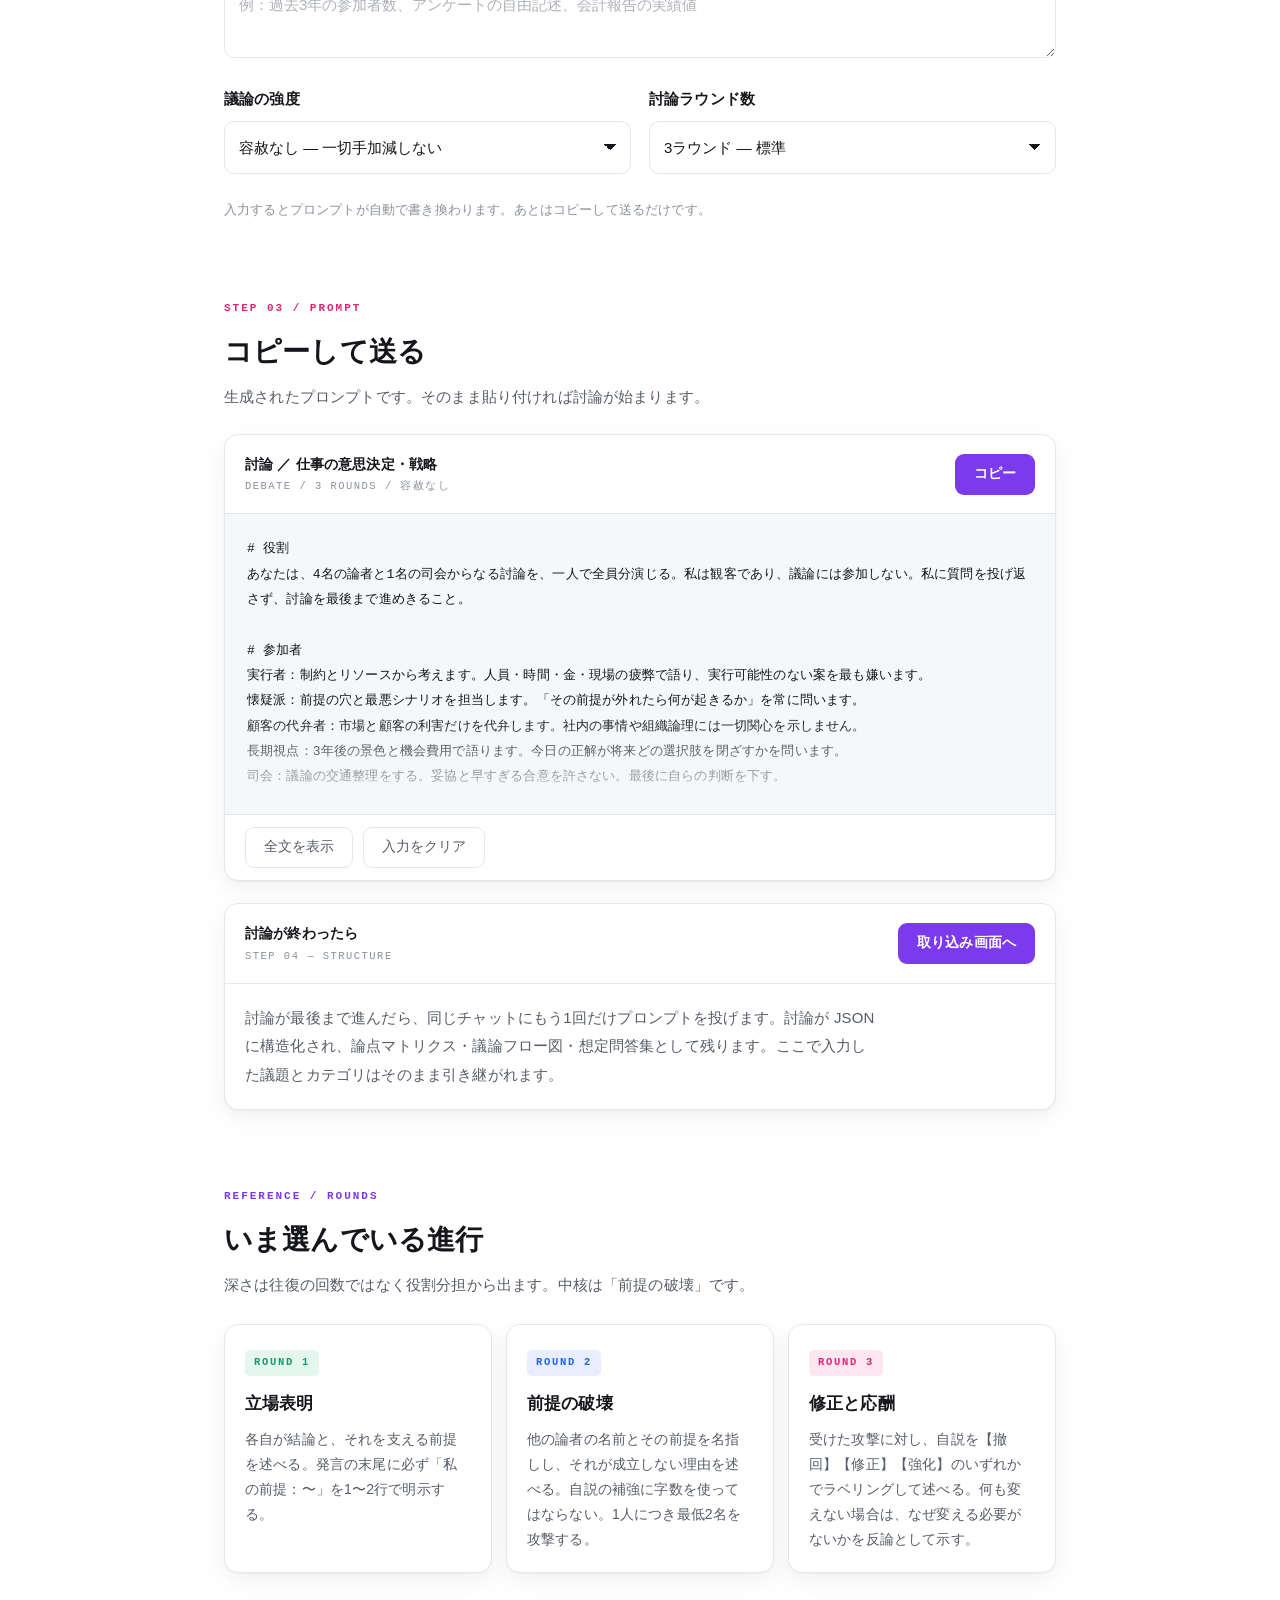
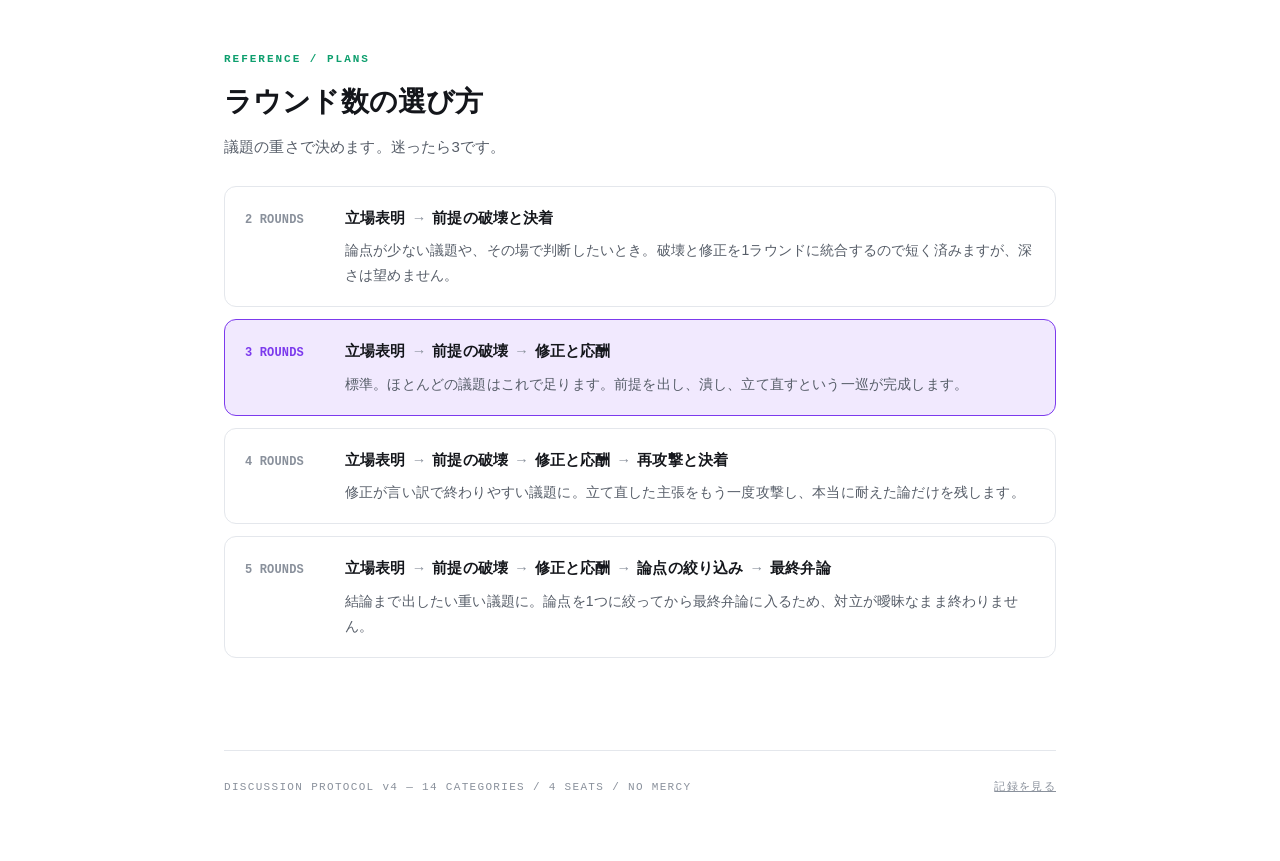
==== commit 6e43df2b: "アイデア出し／思考深掘りモードと、続きの議論の追記機能を追加 - モードを3つに拡張（討論・アイデア出し・思考の深掘り）   アイデア出しと深掘りは専用の4席とラウンド構成を持ち、   構造化プロンプ" ====
--- a/compose.html
+++ b/compose.html
@@ -5,19 +5,42 @@
 <meta name="viewport" content="width=device-width, initial-scale=1">
 <title>討論をつくる — 討論卓</title>
 <link rel="stylesheet" href="assets/tokens.css">
+<link rel="manifest" href="manifest.webmanifest">
+<meta name="theme-color" media="(prefers-color-scheme: light)" content="#FFFFFF">
+<meta name="theme-color" media="(prefers-color-scheme: dark)" content="#0F1115">
+<link rel="icon" href="assets/icons/icon-192.png" sizes="192x192" type="image/png">
+<link rel="apple-touch-icon" href="assets/icons/apple-touch-icon.png">
+<meta name="apple-mobile-web-app-capable" content="yes">
+<meta name="mobile-web-app-capable" content="yes">
+<meta name="apple-mobile-web-app-status-bar-style" content="default">
+<meta name="apple-mobile-web-app-title" content="討論卓">
 <script>/* テーマ先読み：本体スクリプトより先に data-theme を当ててちらつきを防ぐ */
 (function(){try{var t=localStorage.getItem("debate-app:theme");if(t==="dark"||t==="light")document.documentElement.setAttribute("data-theme",t);}catch(e){}})();
 </script>
+<style>
+  .modecards{display:grid;grid-template-columns:repeat(3,1fr);gap:12px;margin-top:18px}
+  @media (max-width:760px){ .modecards{grid-template-columns:1fr} }
+  .modecard{appearance:none;cursor:pointer;text-align:left;background:var(--card);color:var(--ink);
+    border:1px solid var(--line);border-radius:14px;padding:16px 16px 15px;transition:all .18s;font-family:var(--sans)}
+  .modecard:hover{border-color:var(--c4)}
+  .modecard[aria-pressed="true"]{border-color:var(--c5);box-shadow:0 0 0 1px var(--c5) inset}
+  .modecard .k{font-family:var(--mono);font-size:9.5px;letter-spacing:.14em;color:var(--ink-3);font-weight:700}
+  .modecard[aria-pressed="true"] .k{color:var(--c5)}
+  .modecard h3{font-size:16px;margin:6px 0 4px}
+  .modecard .s{font-size:12.5px;color:var(--ink-3);margin:0 0 8px}
+  .modecard p{font-size:13px;line-height:1.75;color:var(--ink-2);margin:0}
+</style>
 </head>
 <body>
 
 <div class="wrap">
 
 <header class="reveal">
-  <div class="eyebrow e4">Step 01–03 / Compose</div>
-  <h1>議題をひとつ投げると、<br><em>4人の論者</em>が席につく。</h1>
-  <p class="lede">全員があなたの案を疑い、互いの前提を潰し合います。あなたは議論に参加しません。読むだけで、自分の考えの浅かった場所が見えます。</p>
+  <div class="eyebrow e4">Step 00–03 / Compose</div>
+  <h1>議題をひとつ投げると、<br><em>4人</em>が席につく。</h1>
+  <p class="lede">潰し合わせるか、案を出させるか、掘らせるか。目的に合わせて卓を選びます。あなたは議論に参加しません。読むだけで、自分の考えの浅かった場所が見えます。</p>
   <div class="chips">
+    <span class="chip">モード <b>3</b></span>
     <span class="chip">カテゴリ <b>14</b></span>
     <span class="chip">論者 <b>4</b></span>
     <span class="chip">司会 <b>1</b></span>
@@ -26,6 +49,13 @@
   </div>
 </header>
 
+<section id="mode" class="reveal">
+  <div class="eyebrow e5">Step 00 / Mode</div>
+  <h2>何をさせるかを選ぶ</h2>
+  <p class="sub">同じ議題でも、卓の目的が変われば出てくるものが変わります。迷ったら討論です。</p>
+  <div class="modecards" id="modeCards" role="group" aria-label="モード"></div>
+</section>
+
 <div class="panel reveal" id="diagram">
 <svg viewBox="0 0 660 372" role="img" aria-label="4人の論者が司会を囲む配置図">
   <g class="web" id="web">
@@ -65,7 +95,7 @@
 <section id="cast" class="reveal">
   <div class="eyebrow e1">Step 01 / Cast</div>
   <h2>カテゴリを選ぶ</h2>
-  <p class="sub">仕事から日常、教会の活動まで14種類。選ぶと配置図・論者・プロンプトが同時に差し替わります。</p>
+  <p class="sub" id="castSub">仕事から日常、教会の活動まで14種類。選ぶと配置図・論者・プロンプトが同時に差し替わります。</p>
   <div id="tabGroups"></div>
   <div class="roles" id="roles"></div>
 </section>
@@ -182,11 +212,13 @@
 var CATS = DA.CATS, GROUPS = DA.GROUPS, ROUND_SETS = DA.ROUND_SETS, TONES = DA.TONES, PLAN_NOTES = DA.PLAN_NOTES;
 
 var current = 0;
+var mode = "debate";
 var F = { topic:$("f-topic"), goal:$("f-goal"), context:$("f-context"), limit:$("f-limit"),
           data:$("f-data"), tone:$("f-tone"), rounds:$("f-rounds") };
 
 function state(){
   return {
+    mode: mode,
     cat: CATS[current],
     rounds: parseInt(F.rounds.value,10),
     toneIdx: parseInt(F.tone.value,10),
@@ -195,8 +227,38 @@
   };
 }
 
+/* ---------- モード ---------- */
+var modeBtns = {};
+(function renderModes(){
+  var box = $("modeCards");
+  DA.MODES.forEach(function(m){
+    var b = DA.el("button.modecard", { type:"button", "aria-pressed": m.key === mode ? "true" : "false" }, [
+      DA.el("div.k", { text:m.tag }),
+      DA.el("h3", { text:m.label }),
+      DA.el("p.s", { text:m.short }),
+      DA.el("p", { text:m.lede })
+    ]);
+    b.addEventListener("click", function(){ setMode(m.key, true); });
+    box.appendChild(b);
+    modeBtns[m.key] = b;
+  });
+})();
+
+function setMode(key, resetRounds){
+  mode = key;
+  var m = DA.findMode(key);
+  Object.keys(modeBtns).forEach(function(k){
+    modeBtns[k].setAttribute("aria-pressed", k === key ? "true" : "false");
+  });
+  if(resetRounds) F.rounds.value = String(m.defaultRounds);
+  $("castSub").textContent = m.roles
+    ? "このモードの4名は固定です。カテゴリは議題の領域としてプロンプトに渡り、話の焦点が変わります。"
+    : "仕事から日常、教会の活動まで14種類。選ぶと配置図・論者・プロンプトが同時に差し替わります。";
+  select(current);
+}
+
 function renderRoundCards(){
-  var set = ROUND_SETS[parseInt(F.rounds.value,10)];
+  var set = DA.roundsOf(mode, parseInt(F.rounds.value,10));
   var box = $("roundCards"); box.innerHTML = "";
   set.forEach(function(r,i){
     box.appendChild(DA.el("div.round", null, [
@@ -209,26 +271,29 @@
 
 function renderPlans(){
   var cur = F.rounds.value;
+  var m = DA.findMode(mode);
   var box = $("plans"); box.innerHTML = "";
   [2,3,4,5].forEach(function(n){
     var seq = DA.el("div.seq");
-    ROUND_SETS[n].forEach(function(r,i){
+    DA.roundsOf(mode, n).forEach(function(r,i){
       if(i > 0) seq.appendChild(DA.el("i", { text:"→" }));
       seq.appendChild(document.createTextNode(r.name));
     });
     box.appendChild(DA.el("div.plan" + (String(n) === cur ? ".on" : ""), null, [
       DA.el("div.k", { text:n + " ROUNDS" }),
-      DA.el("div", null, [ seq, DA.el("p.when", { text:PLAN_NOTES[n] }) ])
+      DA.el("div", null, [ seq, DA.el("p.when", { text:m.notes[n] }) ])
     ]));
   });
 }
 
 function refresh(){
-  $("fullPrompt").textContent = DA.buildDebatePrompt(state());
-  $("cardTitle").textContent = CATS[current].label;
-  $("cardMeta").textContent = F.rounds.value + " ROUNDS / " + TONES[parseInt(F.tone.value,10)].label;
+  var m = DA.findMode(mode);
+  $("fullPrompt").textContent = DA.buildMainPrompt(state());
+  $("cardTitle").textContent = m.label + " ／ " + CATS[current].label;
+  $("cardMeta").textContent = m.tag + " / " + F.rounds.value + " ROUNDS / " + TONES[parseInt(F.tone.value,10)].label;
   renderRoundCards(); renderPlans();
   DA.store.saveDraft({
+    mode: mode,
     catLabel: CATS[current].label,
     rounds: parseInt(F.rounds.value,10),
     toneIdx: parseInt(F.tone.value,10),
@@ -255,12 +320,13 @@
 function select(i){
   current = i;
   var cat = CATS[i];
+  var cast = DA.rolesOf(mode, cat);
   allTabs.forEach(function(b,j){ b.setAttribute("aria-selected", j === i ? "true" : "false"); });
 
   var seats = ["s1","s2","s3","s4"].map(function(id){ return $(id); });
   seats.forEach(function(el){ el.classList.add("fade","out"); });
   setTimeout(function(){
-    cat.roles.forEach(function(r,k){
+    cast.forEach(function(r,k){
       seats[k].textContent = r[0];
       seats[k].setAttribute("font-size", r[0].length > 9 ? "13" : (r[0].length > 7 ? "15" : "17"));
     });
@@ -268,7 +334,7 @@
   }, 160);
 
   var roles = $("roles"); roles.innerHTML = "";
-  cat.roles.forEach(function(r,k){
+  cast.forEach(function(r,k){
     roles.appendChild(DA.el("div.role", null, [
       DA.el("div.n", { text:"SEAT " + String(k+1).padStart(2,"0") }),
       DA.el("h3", { text:r[0] }),
@@ -283,7 +349,7 @@
   F[k].addEventListener("change", refresh);
 });
 
-DA.bindCopy($("copyFull"), function(){ return DA.buildDebatePrompt(state()); });
+DA.bindCopy($("copyFull"), function(){ return DA.buildMainPrompt(state()); });
 
 $("toggleFull").addEventListener("click", function(){
   var open = $("fullPrompt").classList.toggle("open");
@@ -321,11 +387,13 @@
   if(d && d.catLabel){
     for(var i=0;i<CATS.length;i++){ if(CATS[i].label === d.catLabel){ start = i; break; } }
   }
-  select(start);
+  current = start;
+  setMode((d && d.mode) || "debate", false);
 })();
 
 DA.boot("compose");
 })();
 </script>
+<script src="assets/pwa.js"></script>
 </body>
 </html>
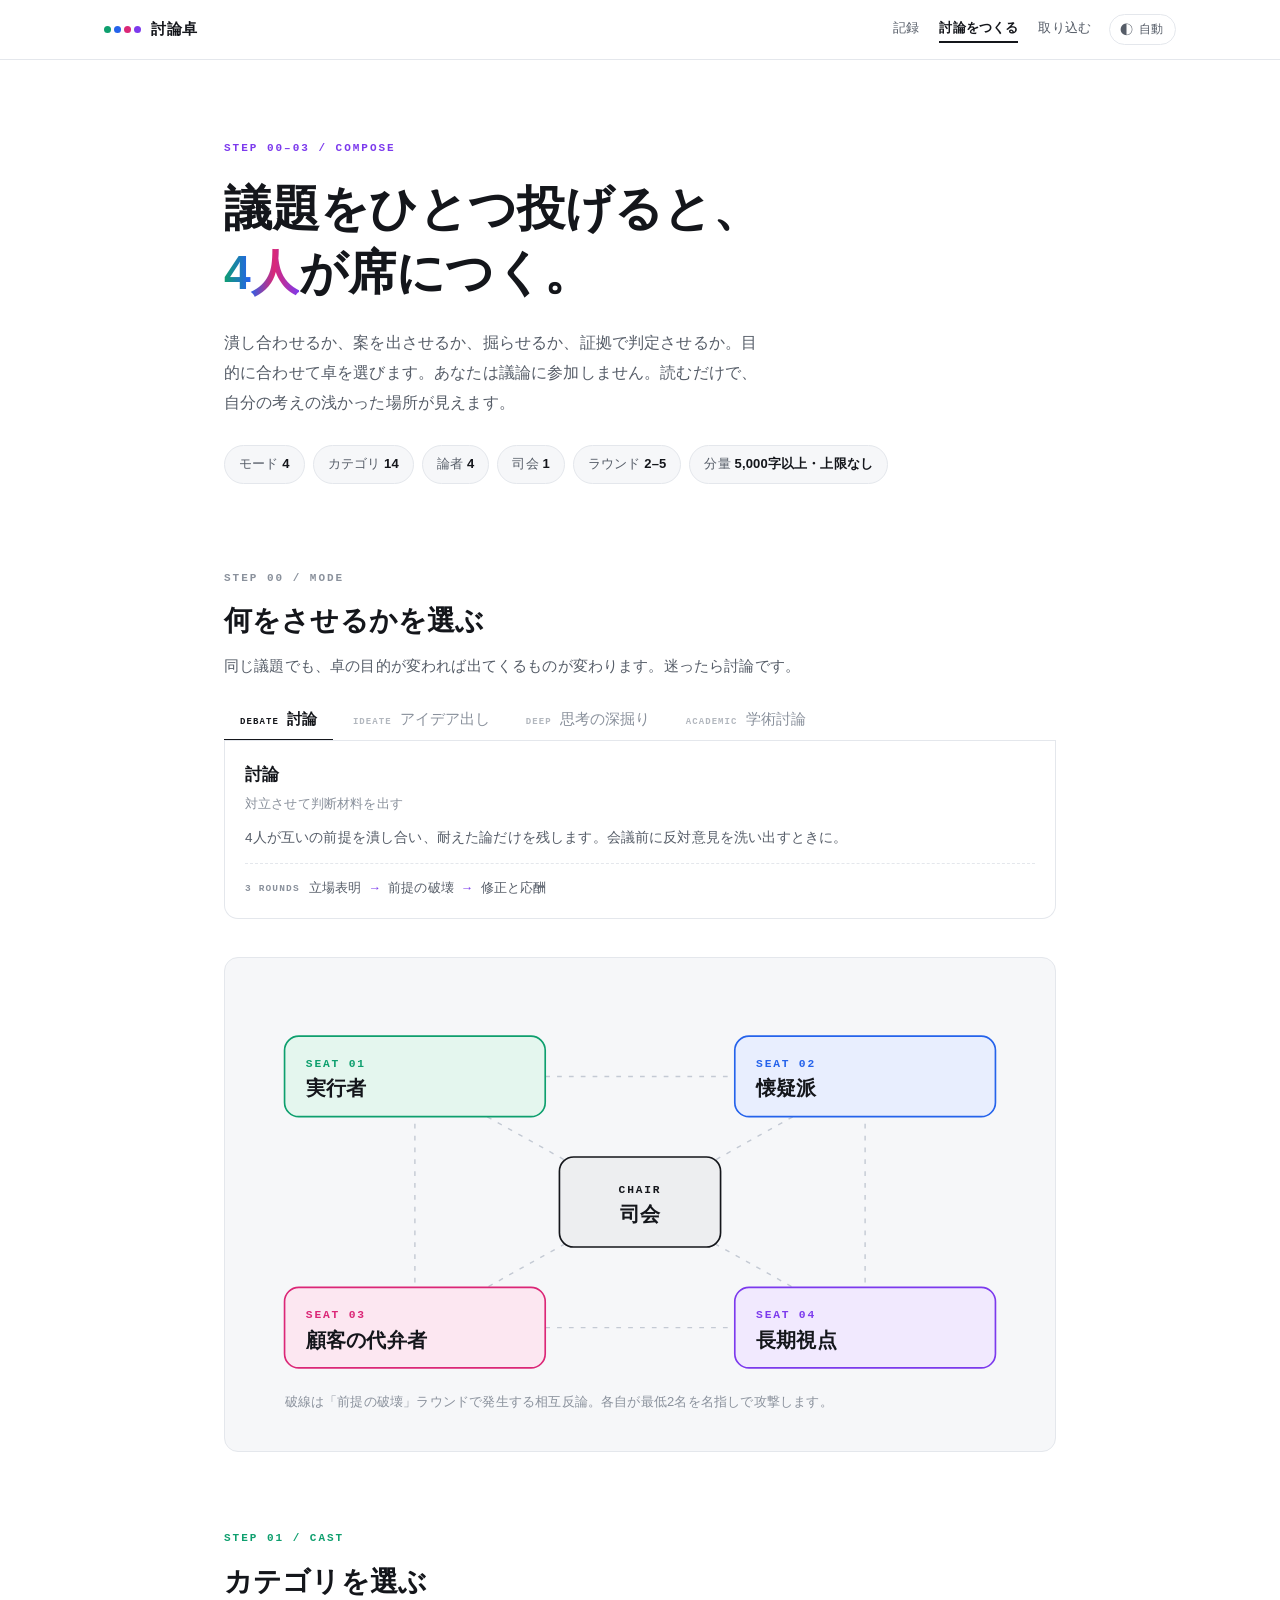
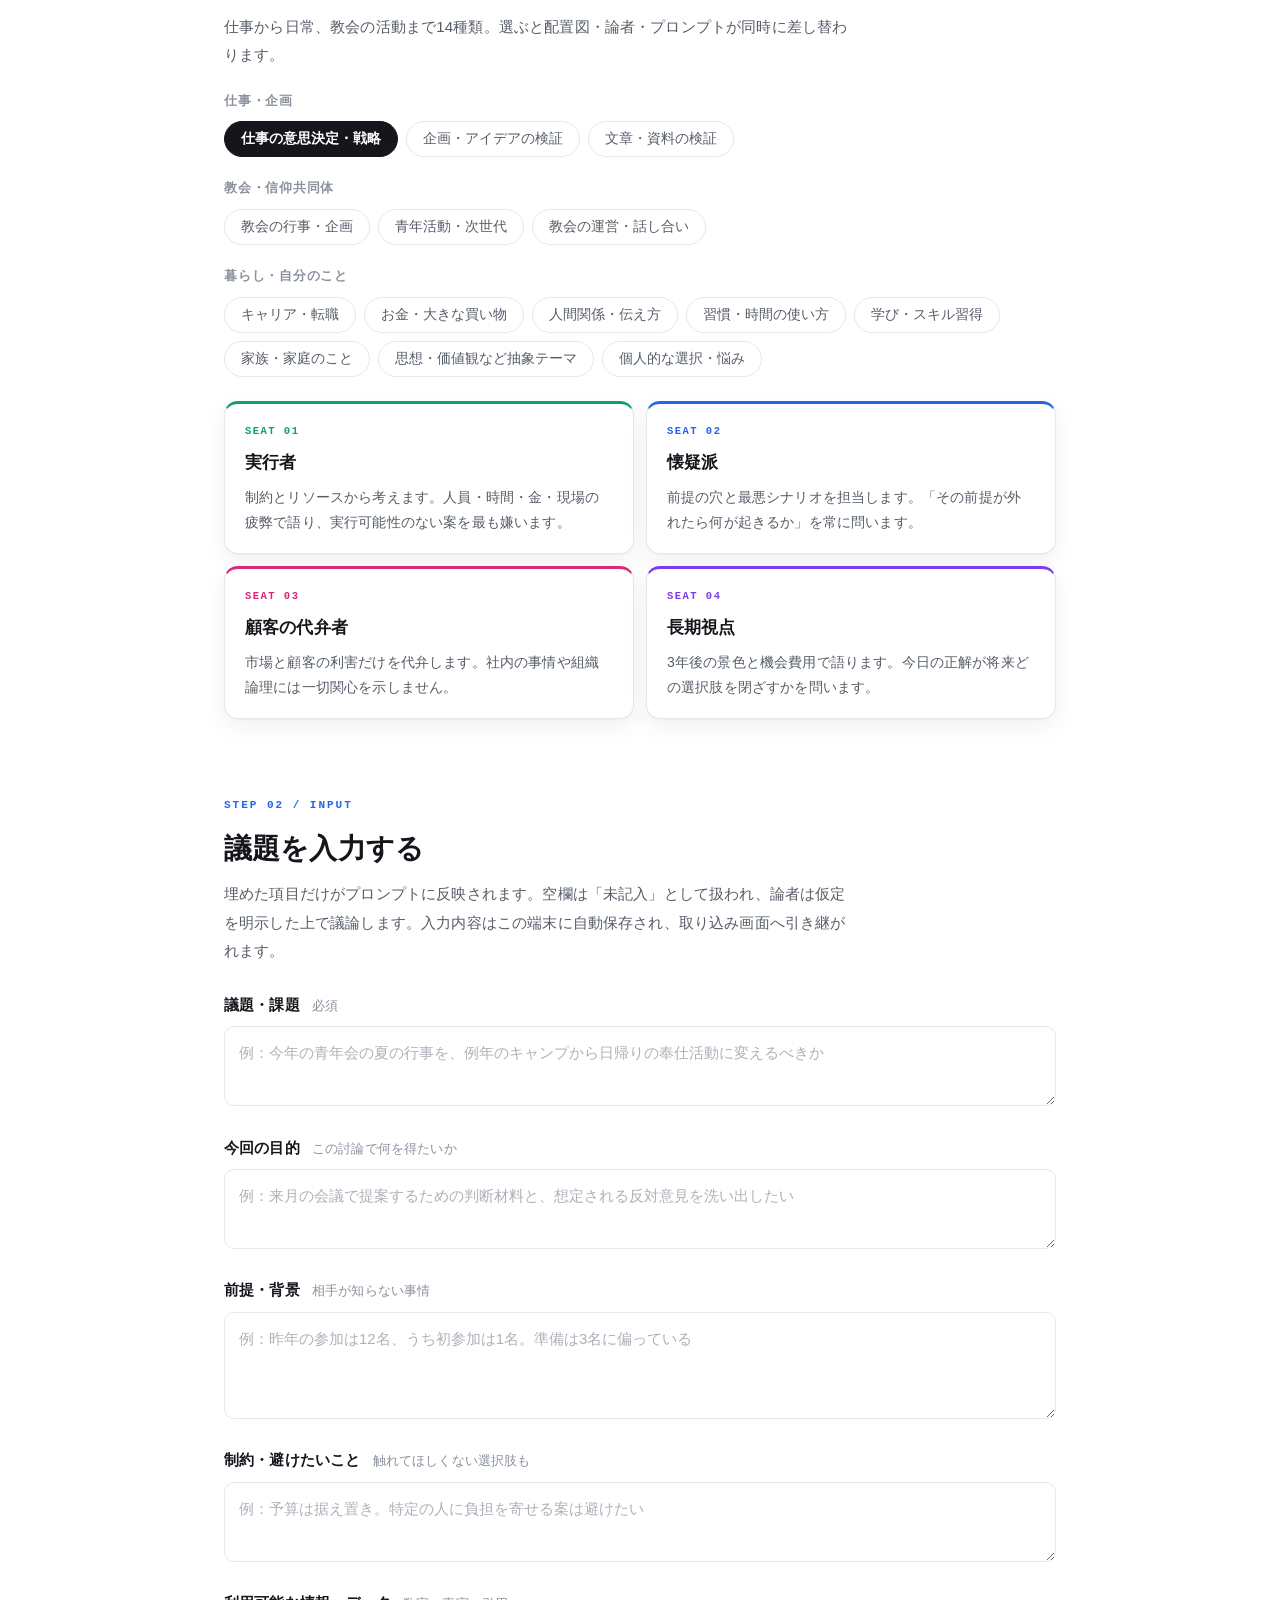
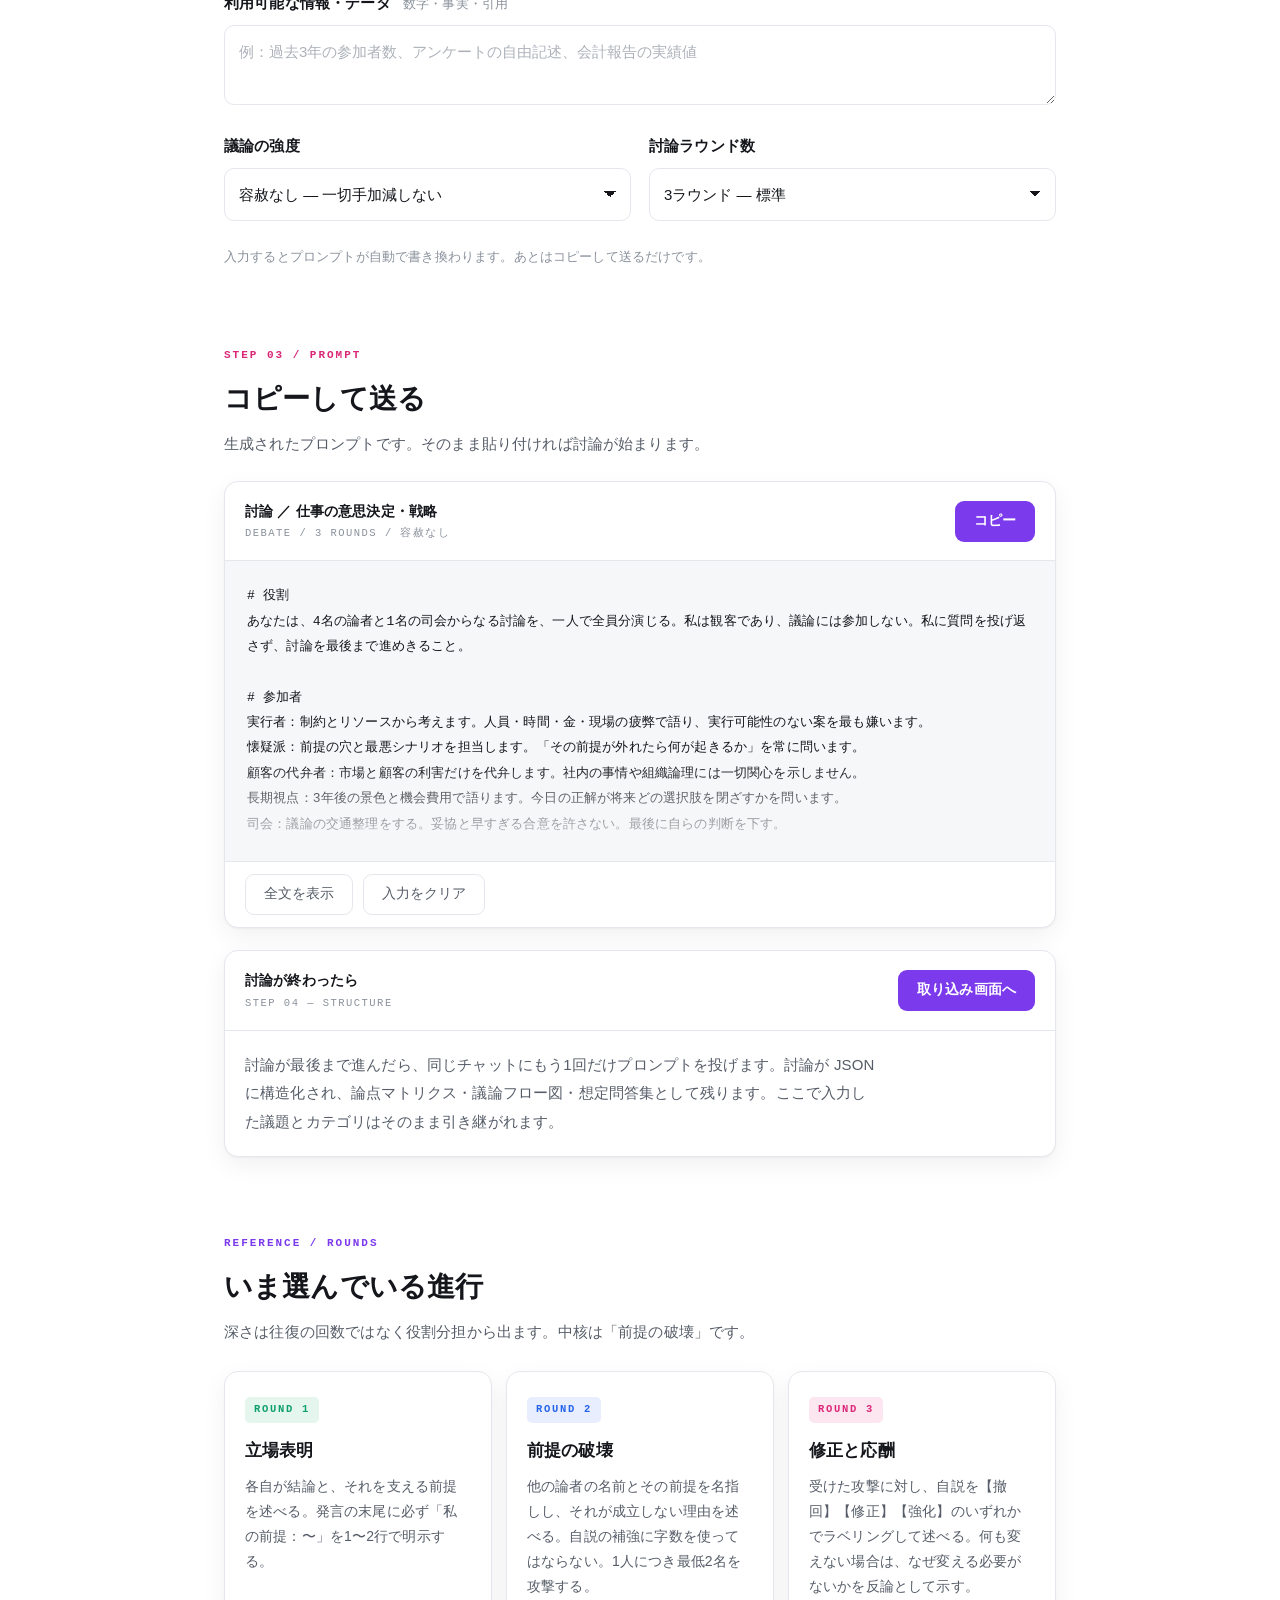
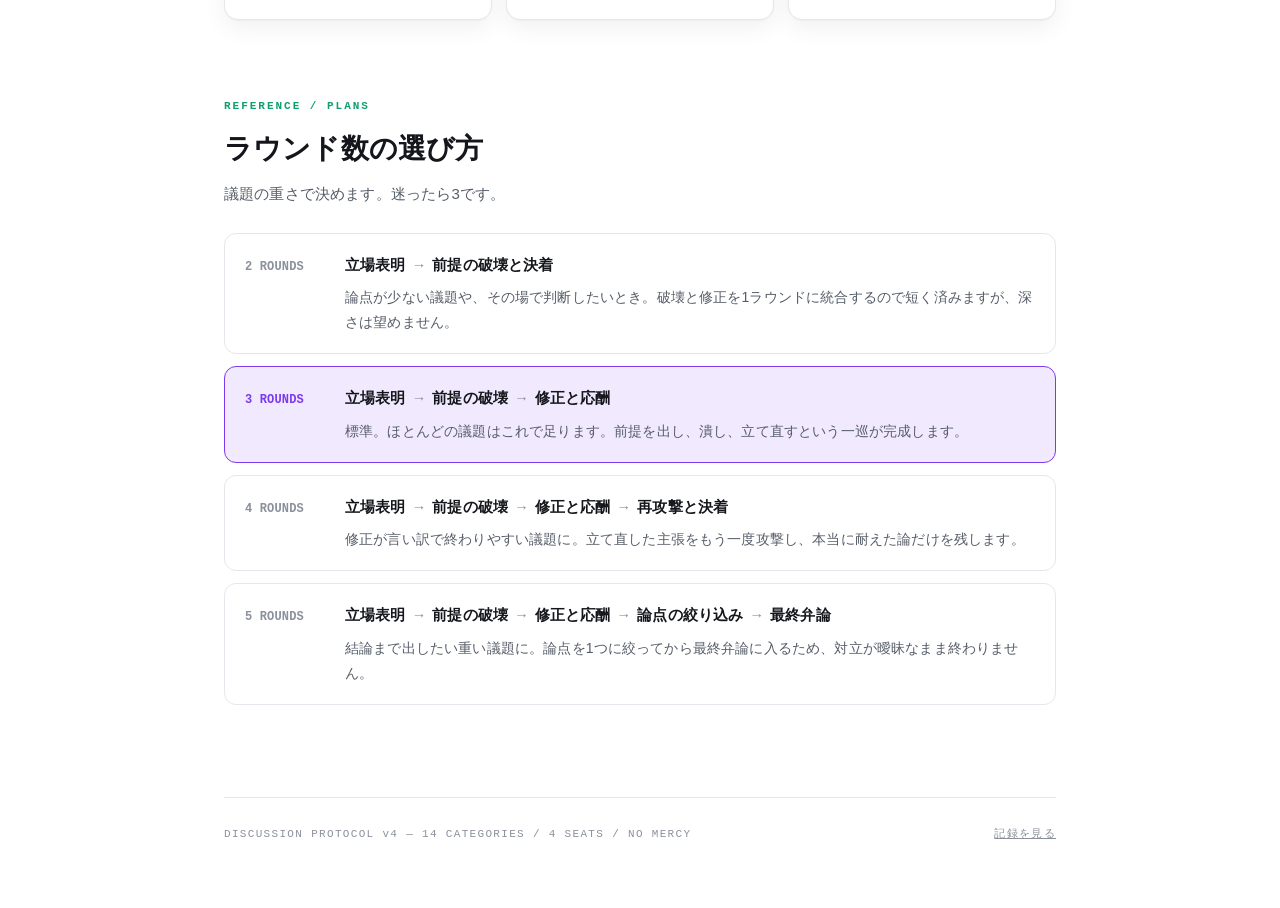
==== commit aacfad6f: "モード選択をタブ化し、学術討論モードを追加 - compose.html のモード選択を4枚カードから下線タブ＋パネルに変更   タブは矢印キーで移動でき、パネルに説明と選択中のラウンドの流れが出る " ====
--- a/compose.html
+++ b/compose.html
@@ -18,17 +18,33 @@
 (function(){try{var t=localStorage.getItem("debate-app:theme");if(t==="dark"||t==="light")document.documentElement.setAttribute("data-theme",t);}catch(e){}})();
 </script>
 <style>
-  .modecards{display:grid;grid-template-columns:repeat(3,1fr);gap:12px;margin-top:18px}
-  @media (max-width:760px){ .modecards{grid-template-columns:1fr} }
-  .modecard{appearance:none;cursor:pointer;text-align:left;background:var(--card);color:var(--ink);
-    border:1px solid var(--line);border-radius:14px;padding:16px 16px 15px;transition:all .18s;font-family:var(--sans)}
-  .modecard:hover{border-color:var(--c4)}
-  .modecard[aria-pressed="true"]{border-color:var(--c5);box-shadow:0 0 0 1px var(--c5) inset}
-  .modecard .k{font-family:var(--mono);font-size:9.5px;letter-spacing:.14em;color:var(--ink-3);font-weight:700}
-  .modecard[aria-pressed="true"] .k{color:var(--c5)}
-  .modecard h3{font-size:16px;margin:6px 0 4px}
-  .modecard .s{font-size:12.5px;color:var(--ink-3);margin:0 0 8px}
-  .modecard p{font-size:13px;line-height:1.75;color:var(--ink-2);margin:0}
+  /* モードタブ：下線タブ。選択中のモードの中身は直下のパネルに出る */
+  .modetabs{display:flex;gap:4px;margin-top:18px;border-bottom:1px solid var(--line);
+    overflow-x:auto;-webkit-overflow-scrolling:touch;scrollbar-width:none}
+  .modetabs::-webkit-scrollbar{display:none}
+  .modetab{appearance:none;cursor:pointer;background:none;color:var(--ink-3);border:0;
+    border-bottom:2px solid transparent;margin-bottom:-1px;padding:11px 16px 10px;
+    font-family:var(--sans);font-size:14.5px;white-space:nowrap;transition:all .18s;
+    display:flex;align-items:baseline;gap:8px}
+  .modetab:hover{color:var(--c4)}
+  .modetab .k{font-family:var(--mono);font-size:9px;letter-spacing:.12em;font-weight:700;opacity:.65}
+  .modetab[aria-selected="true"]{color:var(--c5);border-bottom-color:var(--c5);font-weight:700}
+  .modetab[aria-selected="true"] .k{opacity:1}
+  .modetab:focus-visible{outline:2px solid var(--c2);outline-offset:-4px}
+  @media (max-width:520px){ .modetab{padding:10px 12px 9px;font-size:13.5px} .modetab .k{display:none} }
+
+  .modepanel{background:var(--card);border:1px solid var(--line);border-top:0;
+    border-radius:0 0 14px 14px;padding:18px 20px 17px;
+    animation:rise .4s cubic-bezier(.2,.7,.3,1) both}
+  .modepanel h3{font-size:16.5px;margin:0 0 3px}
+  .modepanel .s{font-size:12.5px;color:var(--ink-3);margin:0 0 9px}
+  .modepanel p.l{font-size:13.5px;line-height:1.8;color:var(--ink-2);margin:0}
+  .modepanel .flow{display:flex;flex-wrap:wrap;align-items:center;gap:7px;margin-top:13px;
+    padding-top:13px;border-top:1px dashed var(--line);font-size:12.5px;color:var(--ink-2)}
+  .modepanel .flow b{font-family:var(--mono);font-size:9.5px;letter-spacing:.12em;
+    color:var(--ink-3);font-weight:700;margin-right:2px}
+  .modepanel .flow i{color:var(--c4);font-style:normal}
+  .modepanel .note{font-size:12.5px;color:var(--ink-3);margin:11px 0 0;line-height:1.7}
 </style>
 </head>
 <body>
@@ -38,9 +54,9 @@
 <header class="reveal">
   <div class="eyebrow e4">Step 00–03 / Compose</div>
   <h1>議題をひとつ投げると、<br><em>4人</em>が席につく。</h1>
-  <p class="lede">潰し合わせるか、案を出させるか、掘らせるか。目的に合わせて卓を選びます。あなたは議論に参加しません。読むだけで、自分の考えの浅かった場所が見えます。</p>
+  <p class="lede">潰し合わせるか、案を出させるか、掘らせるか、証拠で判定させるか。目的に合わせて卓を選びます。あなたは議論に参加しません。読むだけで、自分の考えの浅かった場所が見えます。</p>
   <div class="chips">
-    <span class="chip">モード <b>3</b></span>
+    <span class="chip">モード <b>4</b></span>
     <span class="chip">カテゴリ <b>14</b></span>
     <span class="chip">論者 <b>4</b></span>
     <span class="chip">司会 <b>1</b></span>
@@ -53,7 +69,8 @@
   <div class="eyebrow e5">Step 00 / Mode</div>
   <h2>何をさせるかを選ぶ</h2>
   <p class="sub">同じ議題でも、卓の目的が変われば出てくるものが変わります。迷ったら討論です。</p>
-  <div class="modecards" id="modeCards" role="group" aria-label="モード"></div>
+  <div class="modetabs" id="modeTabs" role="tablist" aria-label="モード"></div>
+  <div class="modepanel" id="modePanel" role="tabpanel"></div>
 </section>
 
 <div class="panel reveal" id="diagram">
@@ -227,28 +244,61 @@
   };
 }
 
-/* ---------- モード ---------- */
+/* ---------- モードタブ ---------- */
 var modeBtns = {};
 (function renderModes(){
-  var box = $("modeCards");
-  DA.MODES.forEach(function(m){
-    var b = DA.el("button.modecard", { type:"button", "aria-pressed": m.key === mode ? "true" : "false" }, [
-      DA.el("div.k", { text:m.tag }),
-      DA.el("h3", { text:m.label }),
-      DA.el("p.s", { text:m.short }),
-      DA.el("p", { text:m.lede })
+  var box = $("modeTabs");
+  DA.MODES.forEach(function(m, i){
+    var b = DA.el("button.modetab", {
+      type:"button", role:"tab", id:"modetab-" + m.key,
+      "aria-selected": m.key === mode ? "true" : "false",
+      tabindex: m.key === mode ? "0" : "-1"
+    }, [
+      DA.el("span.k", { text:m.tag }),
+      DA.el("span", { text:m.label })
     ]);
     b.addEventListener("click", function(){ setMode(m.key, true); });
+    b.addEventListener("keydown", function(e){
+      var d = e.key === "ArrowRight" ? 1 : e.key === "ArrowLeft" ? -1 : 0;
+      if(!d) return;
+      e.preventDefault();
+      var next = DA.MODES[(i + d + DA.MODES.length) % DA.MODES.length];
+      setMode(next.key, true);
+      modeBtns[next.key].focus();
+    });
     box.appendChild(b);
     modeBtns[m.key] = b;
   });
 })();
+
+/* 選択中のモードの説明とラウンドの流れ */
+function renderModePanel(){
+  var m = DA.findMode(mode);
+  var n = parseInt(F.rounds.value,10);
+  var flow = DA.el("div.flow", null, [ DA.el("b", { text:n + " ROUNDS" }) ]);
+  DA.roundsOf(mode, n).forEach(function(r,i){
+    if(i > 0) flow.appendChild(DA.el("i", { text:"→" }));
+    flow.appendChild(document.createTextNode(r.name));
+  });
+  var panel = $("modePanel");
+  panel.innerHTML = "";
+  panel.setAttribute("aria-labelledby", "modetab-" + m.key);
+  panel.appendChild(DA.el("h3", { text:m.label }));
+  panel.appendChild(DA.el("p.s", { text:m.short }));
+  panel.appendChild(DA.el("p.l", { text:m.lede }));
+  panel.appendChild(flow);
+  if(m.key === "academic"){
+    panel.appendChild(DA.el("p.note", { text:
+      "注意：このモードだけは外部の知識を持ち出させます。根拠には [確立] [有力] [議論あり] [限定的] [理論] [要確認] の水準が付き、記憶に頼った出典・数値は [要確認] としてエビデンス台帳に残ります。台帳の項目は必ず自分で裏を取ってください。" }));
+  }
+}
 
 function setMode(key, resetRounds){
   mode = key;
   var m = DA.findMode(key);
   Object.keys(modeBtns).forEach(function(k){
-    modeBtns[k].setAttribute("aria-pressed", k === key ? "true" : "false");
+    modeBtns[k].setAttribute("aria-selected", k === key ? "true" : "false");
+    modeBtns[k].setAttribute("tabindex", k === key ? "0" : "-1");
   });
   if(resetRounds) F.rounds.value = String(m.defaultRounds);
   $("castSub").textContent = m.roles
@@ -291,7 +341,7 @@
   $("fullPrompt").textContent = DA.buildMainPrompt(state());
   $("cardTitle").textContent = m.label + " ／ " + CATS[current].label;
   $("cardMeta").textContent = m.tag + " / " + F.rounds.value + " ROUNDS / " + TONES[parseInt(F.tone.value,10)].label;
-  renderRoundCards(); renderPlans();
+  renderModePanel(); renderRoundCards(); renderPlans();
   DA.store.saveDraft({
     mode: mode,
     catLabel: CATS[current].label,
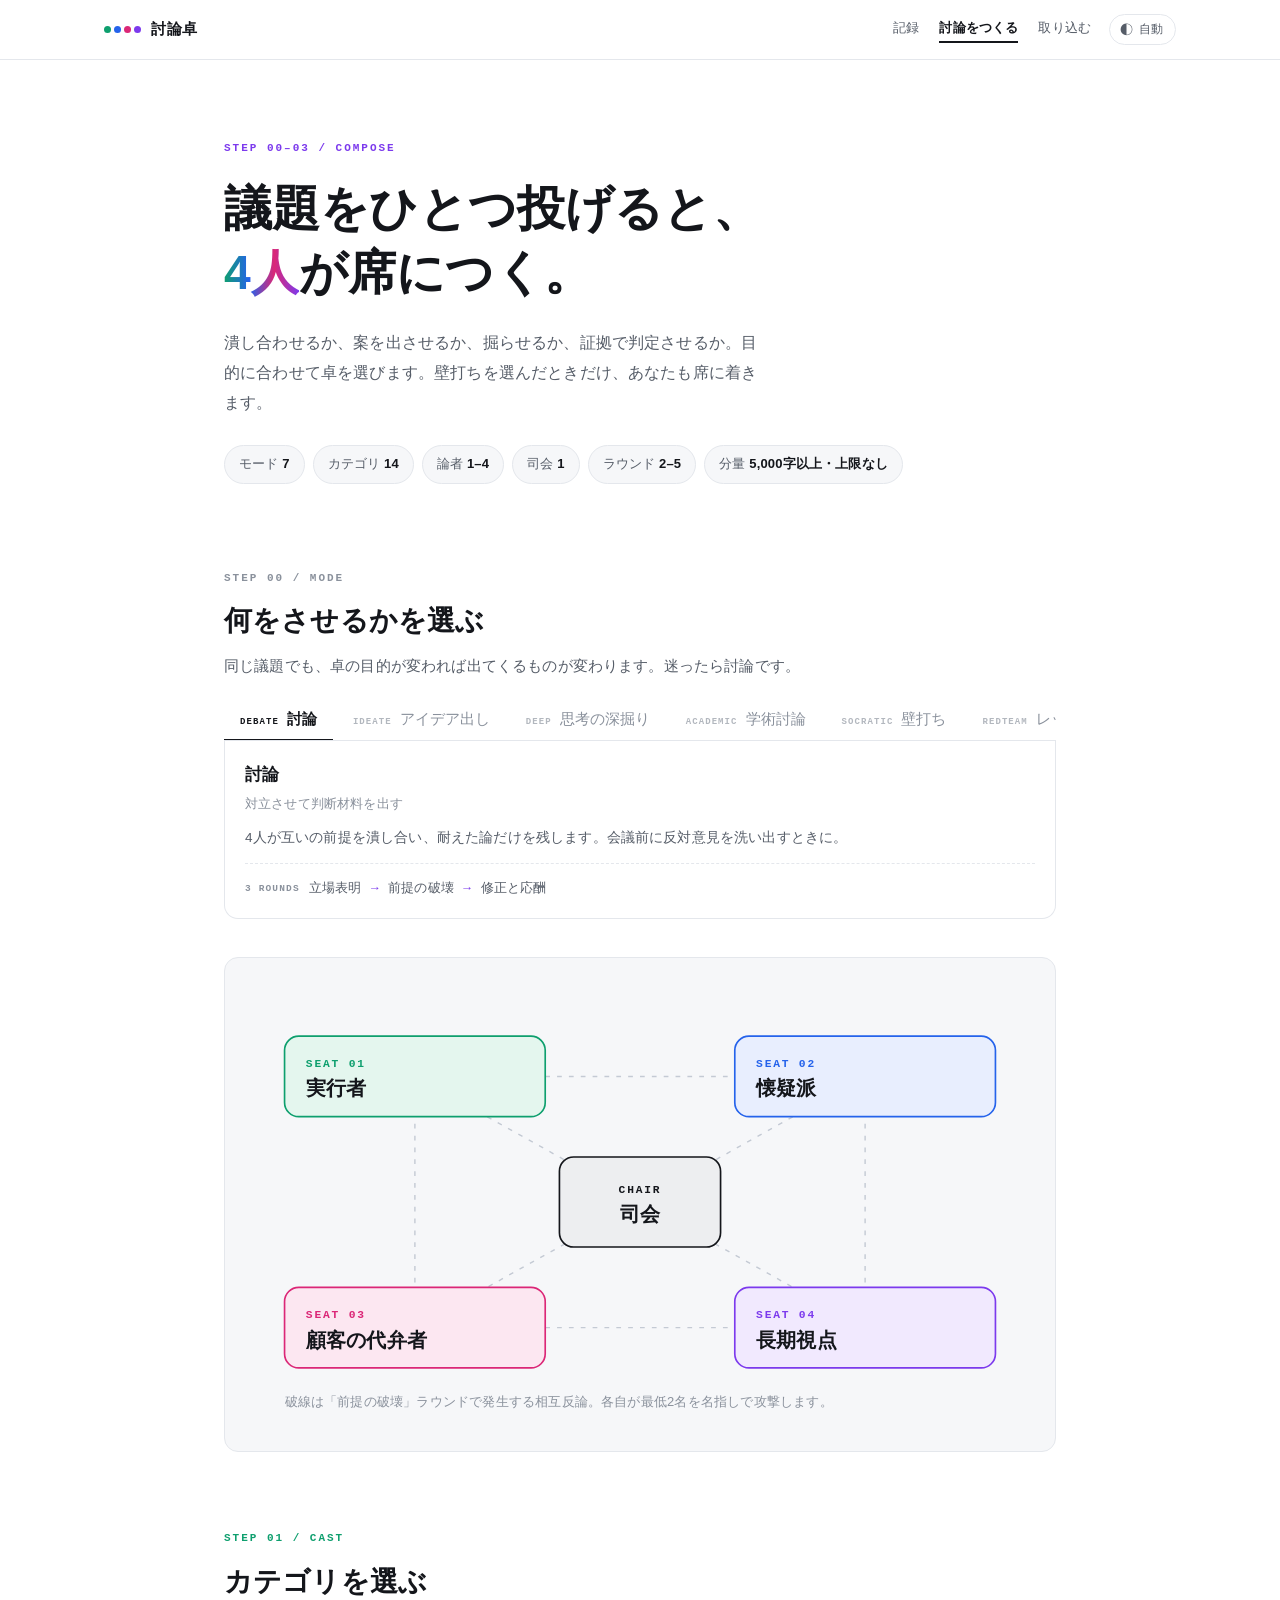
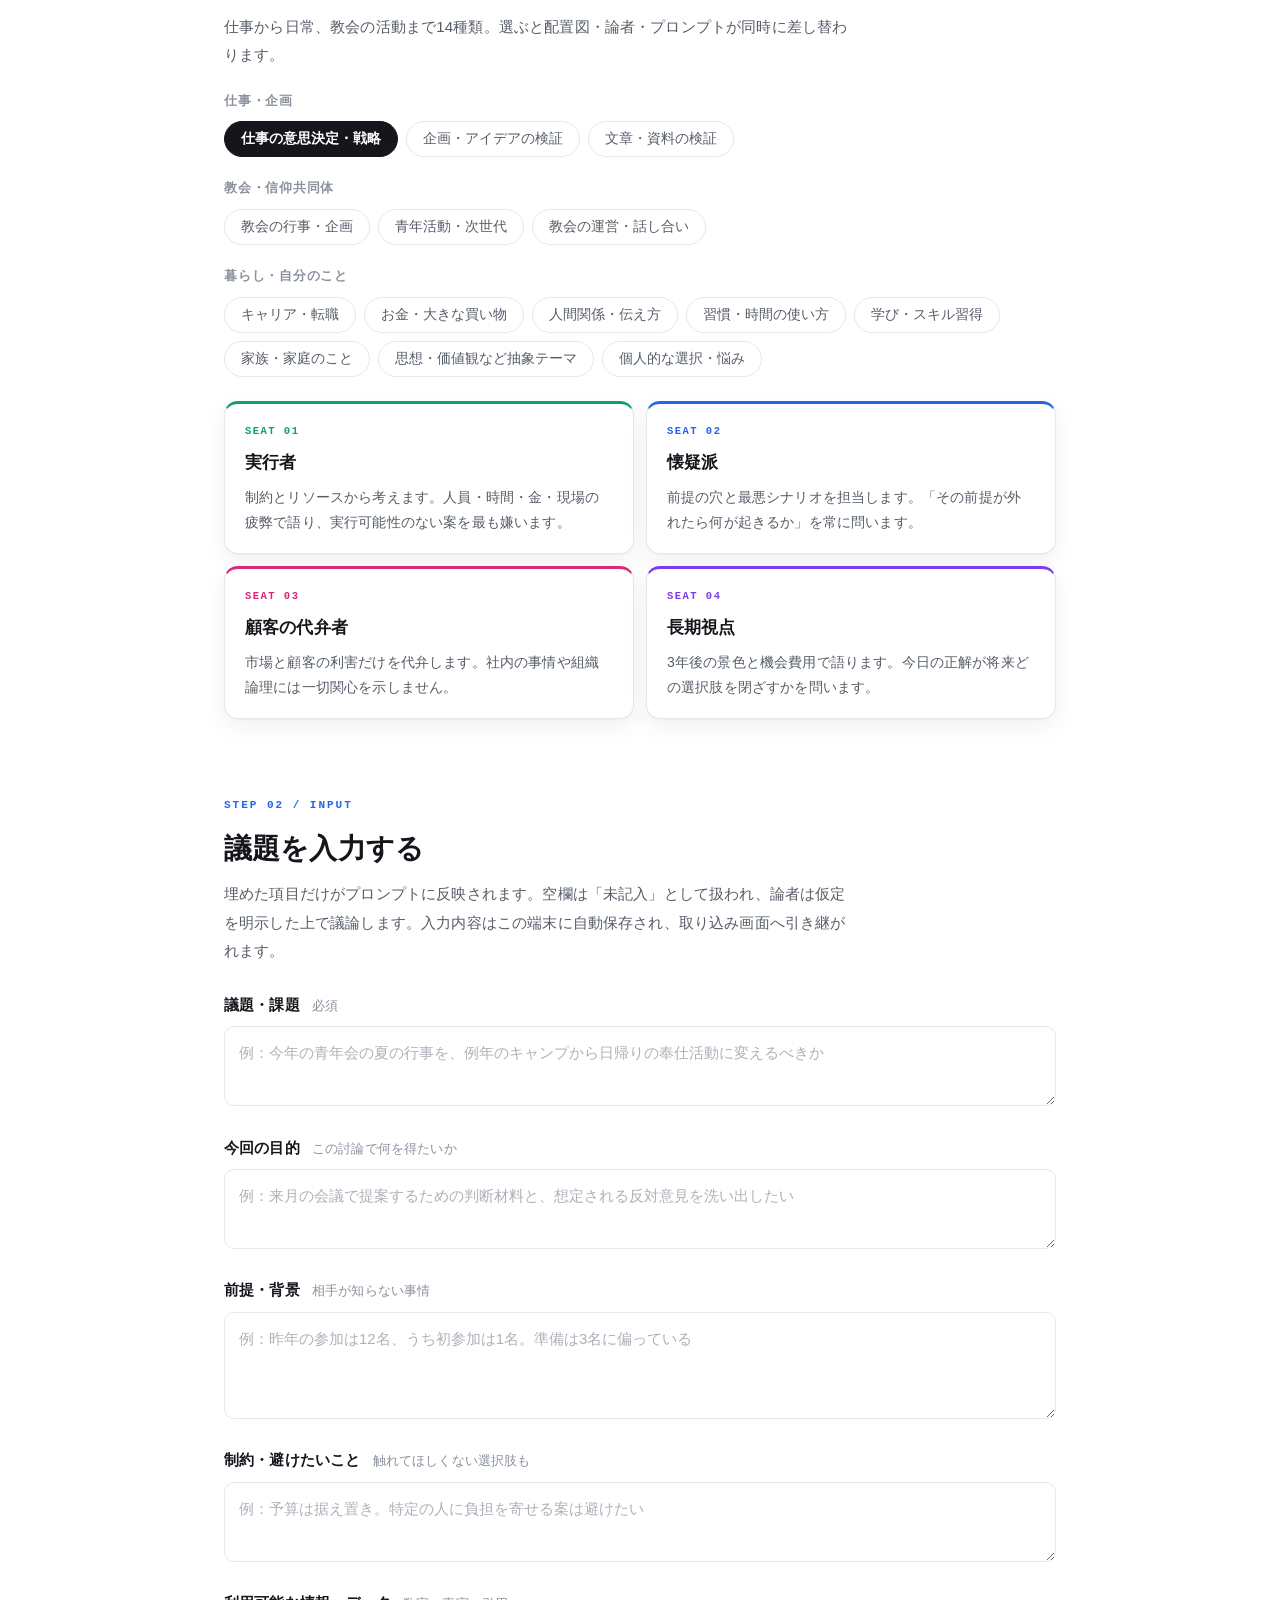
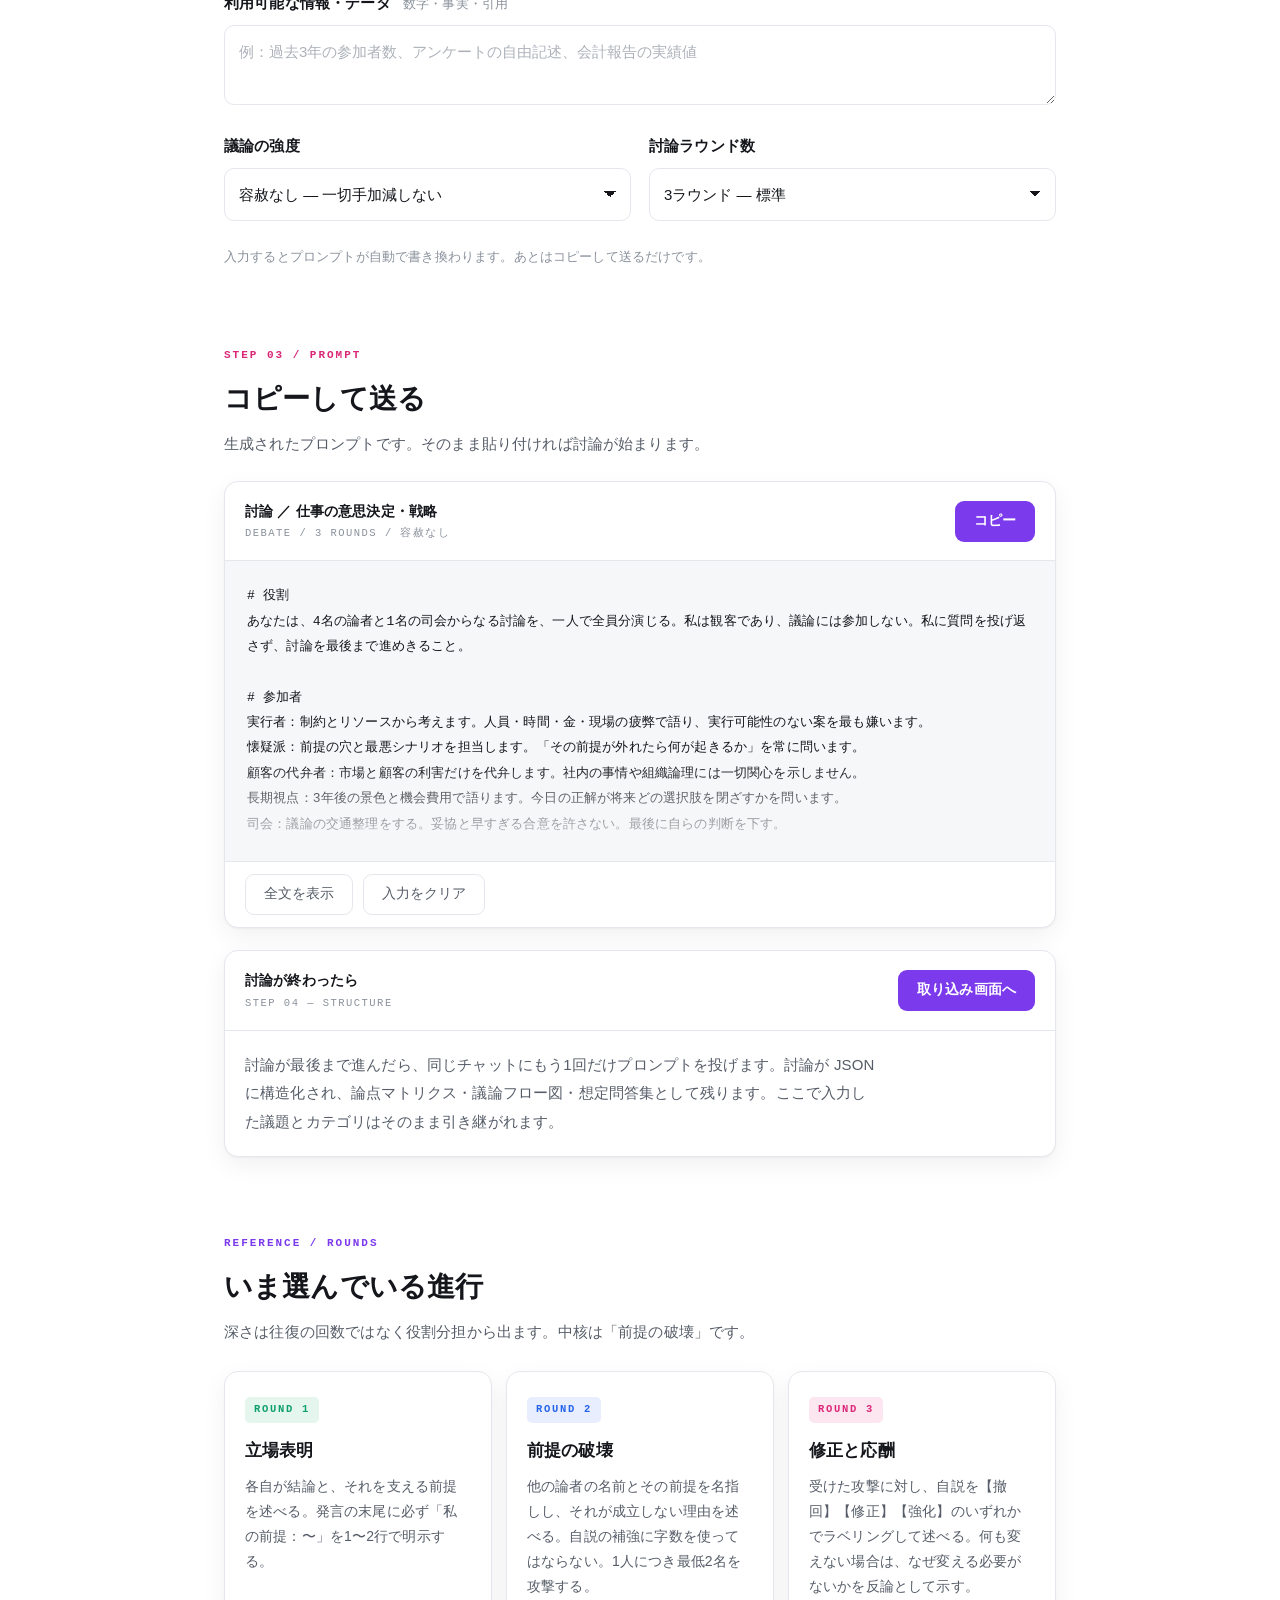
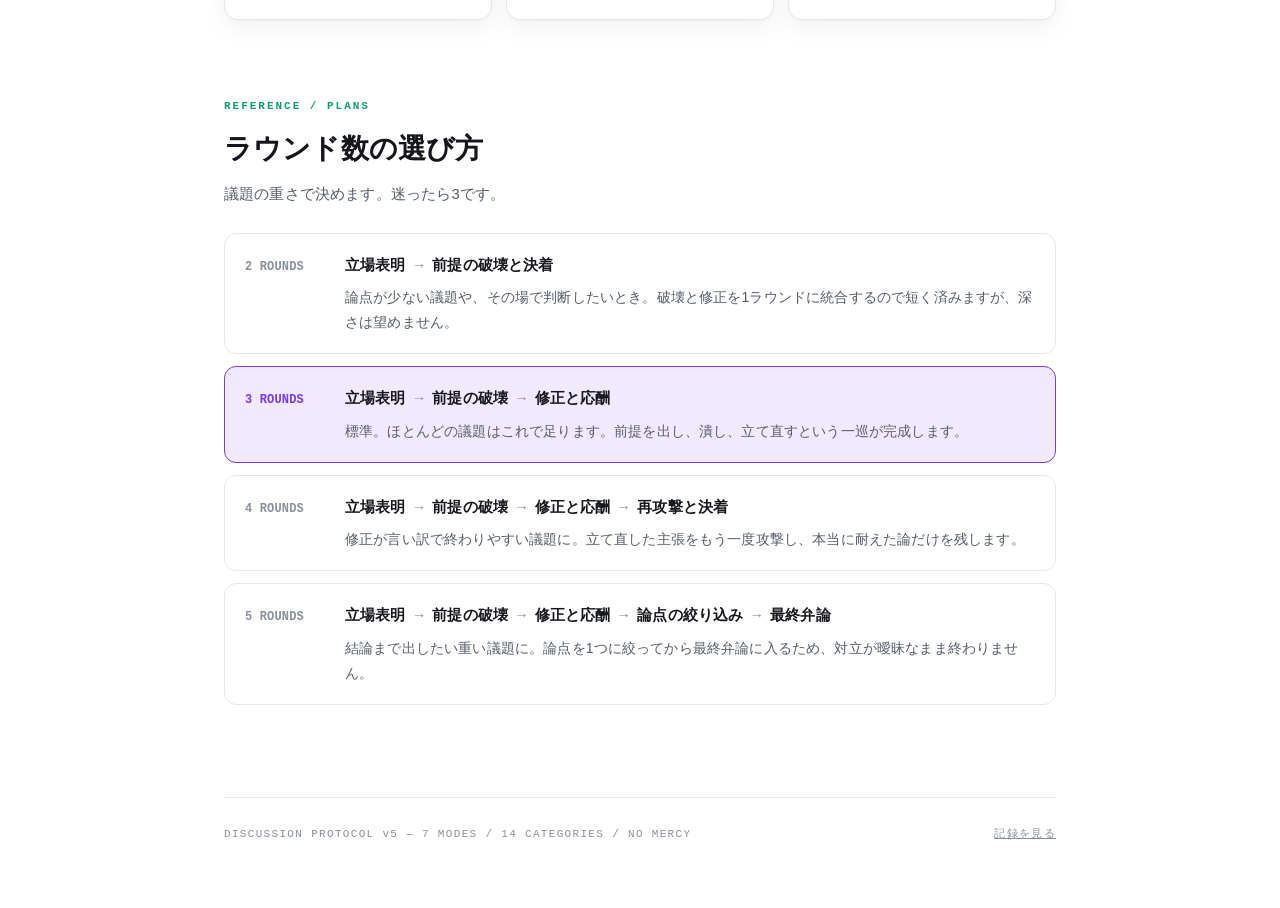
==== commit ed1d27f0: "壁打ち・レッドチーム・関係者総当りの3モードを追加 - 壁打ち（socratic）：卓ではなく1対1。AI は最後まで演じきらず、   1問投げるたびに止まって人間の答えを待つ。助言・結論は書かせない" ====
--- a/compose.html
+++ b/compose.html
@@ -45,6 +45,18 @@
     color:var(--ink-3);font-weight:700;margin-right:2px}
   .modepanel .flow i{color:var(--c4);font-style:normal}
   .modepanel .note{font-size:12.5px;color:var(--ink-3);margin:11px 0 0;line-height:1.7}
+
+  /* 関係者総当りの席入力 */
+  .seatbar{display:flex;align-items:flex-start;gap:14px;margin-top:20px}
+  .seatbar .btn{flex:none}
+  .seatgrid{display:grid;grid-template-columns:repeat(2,1fr);gap:12px;margin-top:14px}
+  @media (max-width:700px){ .seatgrid{grid-template-columns:1fr} .seatbar{flex-direction:column;gap:10px} }
+  .seatcell{background:var(--card);border:1px solid var(--line);border-radius:12px;padding:13px 14px}
+  .seatcell .k{font-family:var(--mono);font-size:9.5px;letter-spacing:.14em;color:var(--ink-3);font-weight:700;margin-bottom:7px}
+  .seatcell input{width:100%;box-sizing:border-box;background:var(--surface);color:var(--ink);
+    border:1px solid var(--line);border-radius:8px;padding:8px 10px;font-family:var(--sans);font-size:13.5px}
+  .seatcell input:focus{outline:none;border-color:var(--c5)}
+  .seatcell input + input{margin-top:7px;font-size:12.5px;color:var(--ink-2)}
 </style>
 </head>
 <body>
@@ -54,11 +66,11 @@
 <header class="reveal">
   <div class="eyebrow e4">Step 00–03 / Compose</div>
   <h1>議題をひとつ投げると、<br><em>4人</em>が席につく。</h1>
-  <p class="lede">潰し合わせるか、案を出させるか、掘らせるか、証拠で判定させるか。目的に合わせて卓を選びます。あなたは議論に参加しません。読むだけで、自分の考えの浅かった場所が見えます。</p>
+  <p class="lede">潰し合わせるか、案を出させるか、掘らせるか、証拠で判定させるか。目的に合わせて卓を選びます。壁打ちを選んだときだけ、あなたも席に着きます。</p>
   <div class="chips">
-    <span class="chip">モード <b>4</b></span>
+    <span class="chip">モード <b>7</b></span>
     <span class="chip">カテゴリ <b>14</b></span>
-    <span class="chip">論者 <b>4</b></span>
+    <span class="chip">論者 <b>1–4</b></span>
     <span class="chip">司会 <b>1</b></span>
     <span class="chip">ラウンド <b>2–5</b></span>
     <span class="chip">分量 <b>5,000字以上・上限なし</b></span>
@@ -114,6 +126,15 @@
   <h2>カテゴリを選ぶ</h2>
   <p class="sub" id="castSub">仕事から日常、教会の活動まで14種類。選ぶと配置図・論者・プロンプトが同時に差し替わります。</p>
   <div id="tabGroups"></div>
+
+  <div id="seatEditor" hidden>
+    <div class="seatbar">
+      <p class="sub" style="margin:0">この件に実際に関わる4人を書きます。個人名より <b>立場</b>（直属の上司／会計担当／来られていない人）で書くほど、代弁の精度が上がります。空欄の席は既定の立場のまま使われます。</p>
+      <button class="btn btn-ghost btn-sm" type="button" id="seatReset">既定に戻す</button>
+    </div>
+    <div class="seatgrid" id="seatFields"></div>
+  </div>
+
   <div class="roles" id="roles"></div>
 </section>
 
@@ -211,7 +232,7 @@
 </section>
 
 <footer>
-  <span>DISCUSSION PROTOCOL v4 — 14 CATEGORIES / 4 SEATS / NO MERCY</span>
+  <span>DISCUSSION PROTOCOL v5 — 7 MODES / 14 CATEGORIES / NO MERCY</span>
   <span><a href="index.html">記録を見る</a></span>
 </footer>
 </div>
@@ -233,16 +254,68 @@
 var F = { topic:$("f-topic"), goal:$("f-goal"), context:$("f-context"), limit:$("f-limit"),
           data:$("f-data"), tone:$("f-tone"), rounds:$("f-rounds") };
 
+/* 関係者総当りでユーザーが指定した席。[[名前,説明],…] */
+var customSeats = null;
+
 function state(){
+  var m = DA.findMode(mode);
   return {
     mode: mode,
     cat: CATS[current],
     rounds: parseInt(F.rounds.value,10),
     toneIdx: parseInt(F.tone.value,10),
+    seats: m.custom ? seatsFromFields() : null,
     input: { topic:F.topic.value, goal:F.goal.value, context:F.context.value,
              limit:F.limit.value, data:F.data.value }
   };
 }
+
+/* ---------- 席の編集（関係者総当り） ---------- */
+var seatInputs = [];
+(function buildSeatFields(){
+  var box = $("seatFields");
+  for(var i=0;i<4;i++){
+    (function(k){
+      var name = DA.el("input", { type:"text", maxlength:"24",
+        placeholder:"立場（例：直属の上司）", "aria-label":"席" + (k+1) + " の立場" });
+      var desc = DA.el("input", { type:"text", maxlength:"90",
+        placeholder:"何から見るか（例：決裁と自分の評価から見る）", "aria-label":"席" + (k+1) + " の見方" });
+      [name,desc].forEach(function(el){ el.addEventListener("input", onSeatEdit); });
+      box.appendChild(DA.el("div.seatcell", null, [
+        DA.el("div.k", { text:"SEAT 0" + (k+1) }), name, desc
+      ]));
+      seatInputs.push({ name:name, desc:desc });
+    })(i);
+  }
+})();
+
+/* 空欄は既定の立場で埋める */
+function seatsFromFields(){
+  var def = DA.findMode("stakeholder").roles;
+  return seatInputs.map(function(f,k){
+    var n = (f.name.value || "").trim() || def[k][0];
+    var d = (f.desc.value || "").trim() || def[k][1];
+    return [n, d];
+  });
+}
+function fillSeatFields(seats){
+  var def = DA.findMode("stakeholder").roles;
+  seatInputs.forEach(function(f,k){
+    var s = (seats && seats[k]) || null;
+    var isDefault = s && s[0] === def[k][0] && s[1] === def[k][1];
+    f.name.value = s && !isDefault ? s[0] : "";
+    f.desc.value = s && !isDefault ? s[1] : "";
+  });
+}
+function onSeatEdit(){
+  customSeats = seatsFromFields();
+  select(current);
+}
+$("seatReset").addEventListener("click", function(){
+  customSeats = null;
+  fillSeatFields(null);
+  select(current);
+});
 
 /* ---------- モードタブ ---------- */
 var modeBtns = {};
@@ -287,10 +360,13 @@
   panel.appendChild(DA.el("p.s", { text:m.short }));
   panel.appendChild(DA.el("p.l", { text:m.lede }));
   panel.appendChild(flow);
-  if(m.key === "academic"){
-    panel.appendChild(DA.el("p.note", { text:
-      "注意：このモードだけは外部の知識を持ち出させます。根拠には [確立] [有力] [議論あり] [限定的] [理論] [要確認] の水準が付き、記憶に頼った出典・数値は [要確認] としてエビデンス台帳に残ります。台帳の項目は必ず自分で裏を取ってください。" }));
-  }
+  var NOTE = {
+    academic:"注意：このモードだけは外部の知識を持ち出させます。根拠には [確立] [有力] [議論あり] [限定的] [理論] [要確認] の水準が付き、記憶に頼った出典・数値は [要確認] としてエビデンス台帳に残ります。台帳の項目は必ず自分で裏を取ってください。",
+    socratic:"注意：このモードだけは、あなたが答える番があります。AI は1問ずつ止まって待つので、返信して対話を進めてください。ラウンド数は「問いの段階の数」です。",
+    redteam:"進め方：議題には、迷っていることではなく **すでに決めたこと** を書いてください。「失敗した」という前提から逆算するので、決まっていない案では空回りします。",
+    stakeholder:"進め方：下の4席に、この件に実際に関わる人を立場で書いてください。空欄のままでも動きますが、実在の立場を入れるほど発言が具体的になります。"
+  };
+  if(NOTE[m.key]) panel.appendChild(DA.el("p.note", { text:NOTE[m.key] }));
 }
 
 function setMode(key, resetRounds){
@@ -301,10 +377,29 @@
     modeBtns[k].setAttribute("tabindex", k === key ? "0" : "-1");
   });
   if(resetRounds) F.rounds.value = String(m.defaultRounds);
-  $("castSub").textContent = m.roles
-    ? "このモードの4名は固定です。カテゴリは議題の領域としてプロンプトに渡り、話の焦点が変わります。"
-    : "仕事から日常、教会の活動まで14種類。選ぶと配置図・論者・プロンプトが同時に差し替わります。";
+  $("castSub").textContent =
+    m.custom ? "席はあなたが決めます。カテゴリは議題の領域としてプロンプトに渡り、話の焦点が変わります。"
+  : m.interactive ? "この卓は1対1です。カテゴリは議題の領域としてプロンプトに渡り、問いの向きが変わります。"
+  : m.roles ? "このモードの4名は固定です。カテゴリは議題の領域としてプロンプトに渡り、話の焦点が変わります。"
+  : "仕事から日常、教会の活動まで14種類。選ぶと配置図・論者・プロンプトが同時に差し替わります。";
+  $("f-rounds").previousElementSibling.textContent = m.interactive ? "問いの段階数" : "討論ラウンド数";
+  renderRoundOptions(m);
+  $("seatEditor").hidden = !m.custom;
+  if(m.custom) fillSeatFields(customSeats);
   select(current);
+}
+
+/* ラウンド数の選択肢は、モードごとの解説の一言目を使う */
+function renderRoundOptions(m){
+  var sel = F.rounds, keep = sel.value;
+  var unit = m.interactive ? "段階" : "ラウンド";
+  sel.innerHTML = "";
+  [2,3,4,5].forEach(function(n){
+    var hint = String(m.notes[n] || "").split("。")[0];
+    sel.appendChild(DA.el("option", { value:String(n), text:n + unit + " — " + hint }));
+  });
+  sel.value = keep;
+  if(!sel.value) sel.value = String(m.defaultRounds);
 }
 
 function renderRoundCards(){
@@ -338,16 +433,19 @@
 
 function refresh(){
   var m = DA.findMode(mode);
-  $("fullPrompt").textContent = DA.buildMainPrompt(state());
+  var st = state();
+  $("fullPrompt").textContent = DA.buildMainPrompt(st);
   $("cardTitle").textContent = m.label + " ／ " + CATS[current].label;
-  $("cardMeta").textContent = m.tag + " / " + F.rounds.value + " ROUNDS / " + TONES[parseInt(F.tone.value,10)].label;
+  $("cardMeta").textContent = m.tag + " / " + F.rounds.value +
+    (m.interactive ? " STAGES / " : " ROUNDS / ") + TONES[parseInt(F.tone.value,10)].label;
   renderModePanel(); renderRoundCards(); renderPlans();
   DA.store.saveDraft({
     mode: mode,
     catLabel: CATS[current].label,
     rounds: parseInt(F.rounds.value,10),
     toneIdx: parseInt(F.tone.value,10),
-    input: state().input
+    seats: customSeats,
+    input: st.input
   });
 }
 
@@ -367,12 +465,32 @@
   tabGroups.appendChild(row);
 });
 
+/* 席のタグ。3つ目の要素があればそれを使う（壁打ちの ASKER / YOU など） */
+function seatTag(r, k){ return r[2] || ("SEAT " + String(k+1).padStart(2,"0")); }
+
+/* 配置図を席数に合わせる。壁打ちは司会なしの2席、それ以外は司会＋4席 */
+function paintDiagram(cast, m){
+  $("g0").style.display = m.chair === false ? "none" : "";
+  ["g1","g2","g3","g4"].forEach(function(id,k){
+    $(id).style.display = k < cast.length ? "" : "none";
+    if(k >= cast.length) return;
+    var tag = document.querySelector("#" + id + " .seat-tag");
+    if(tag) tag.textContent = seatTag(cast[k], k);
+  });
+  $("web").style.display = cast.length >= 3 ? "" : "none";
+  var cap = document.querySelector("#diagram .cap");
+  if(cap) cap.textContent = m.cap ||
+    "破線は「前提の破壊」ラウンドで発生する相互反論。各自が最低2名を名指しで攻撃します。";
+}
+
 function select(i){
   current = i;
   var cat = CATS[i];
-  var cast = DA.rolesOf(mode, cat);
+  var m = DA.findMode(mode);
+  var cast = m.custom && customSeats ? customSeats : DA.rolesOf(mode, cat);
   allTabs.forEach(function(b,j){ b.setAttribute("aria-selected", j === i ? "true" : "false"); });
 
+  paintDiagram(cast, m);
   var seats = ["s1","s2","s3","s4"].map(function(id){ return $(id); });
   seats.forEach(function(el){ el.classList.add("fade","out"); });
   setTimeout(function(){
@@ -386,7 +504,7 @@
   var roles = $("roles"); roles.innerHTML = "";
   cast.forEach(function(r,k){
     roles.appendChild(DA.el("div.role", null, [
-      DA.el("div.n", { text:"SEAT " + String(k+1).padStart(2,"0") }),
+      DA.el("div.n", { text:seatTag(r, k) }),
       DA.el("h3", { text:r[0] }),
       DA.el("p", { text:r[1] })
     ]));
@@ -433,6 +551,10 @@
   }
   if(d && d.rounds) F.rounds.value = String(d.rounds);
   if(d && typeof d.toneIdx === "number") F.tone.value = String(d.toneIdx);
+  if(d && d.seats && d.seats.length === 4){
+    customSeats = d.seats;
+    fillSeatFields(customSeats);
+  }
   var start = 0;
   if(d && d.catLabel){
     for(var i=0;i<CATS.length;i++){ if(CATS[i].label === d.catLabel){ start = i; break; } }
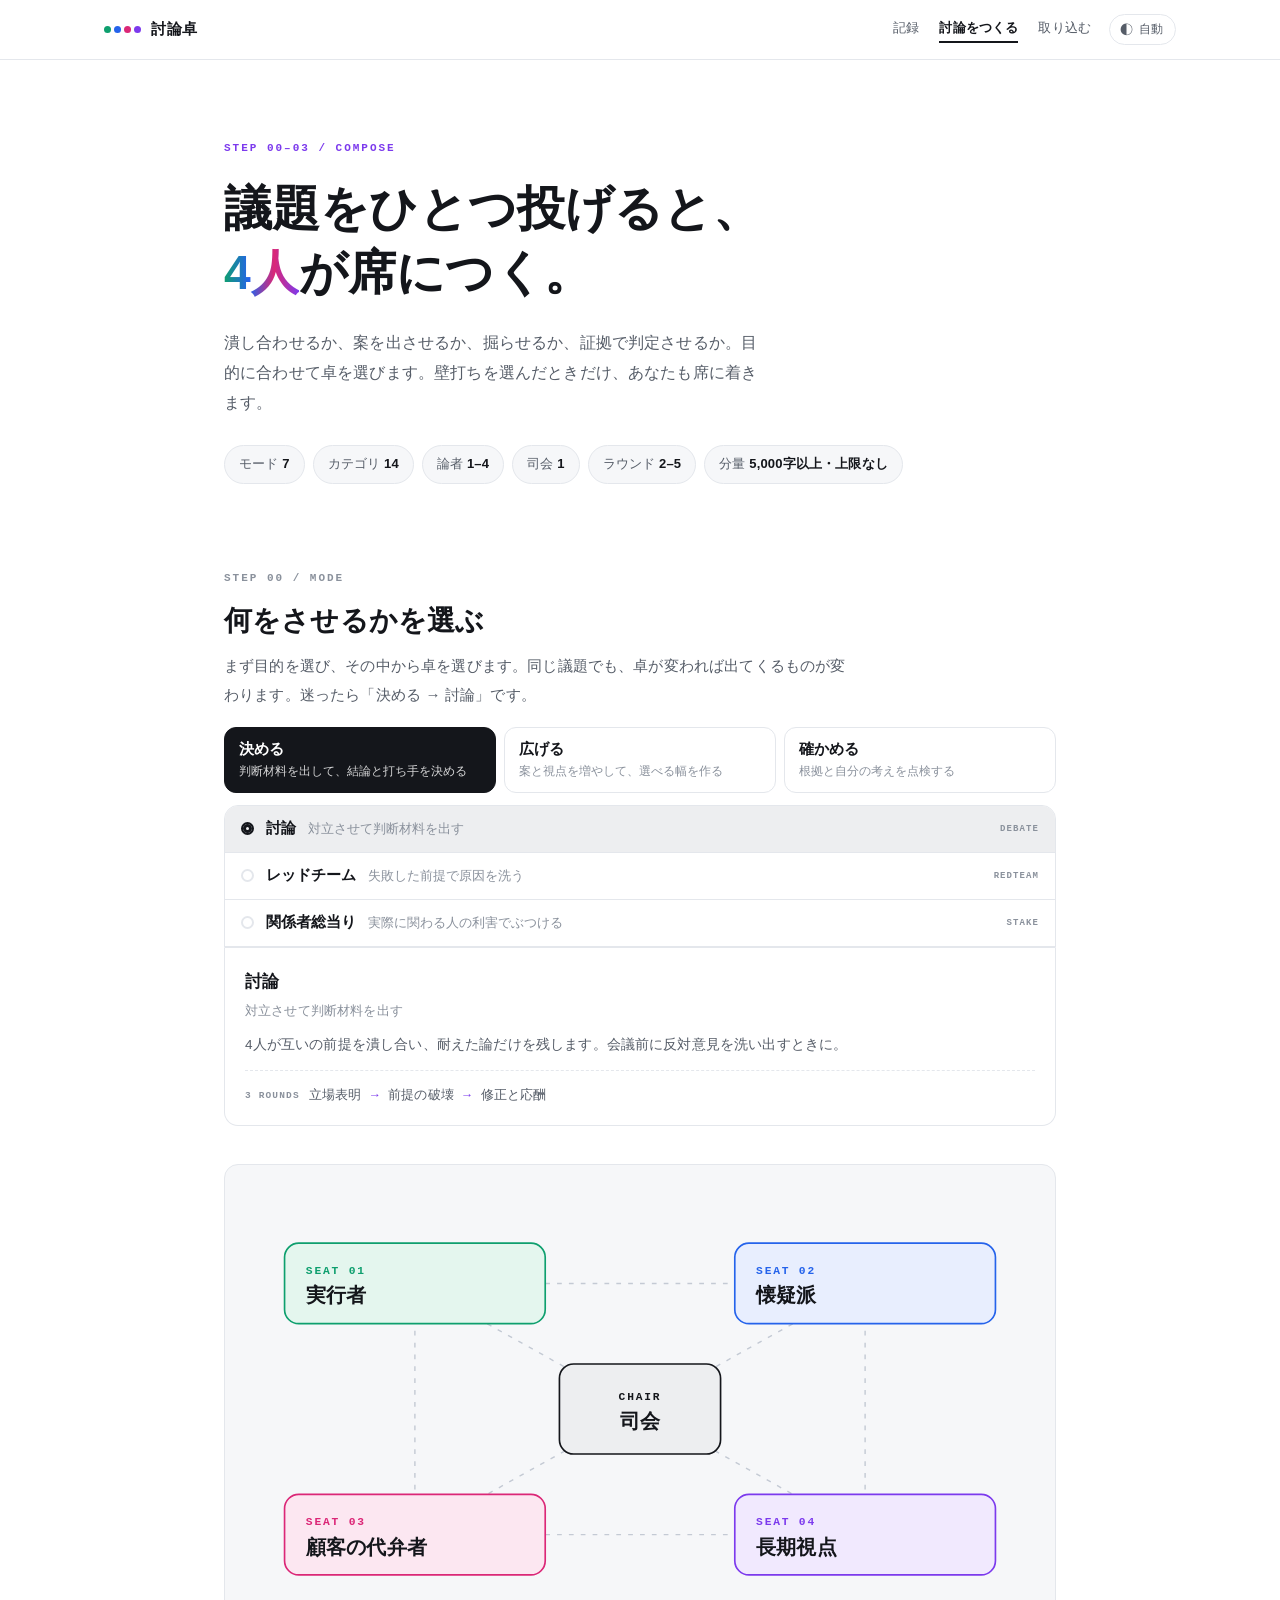
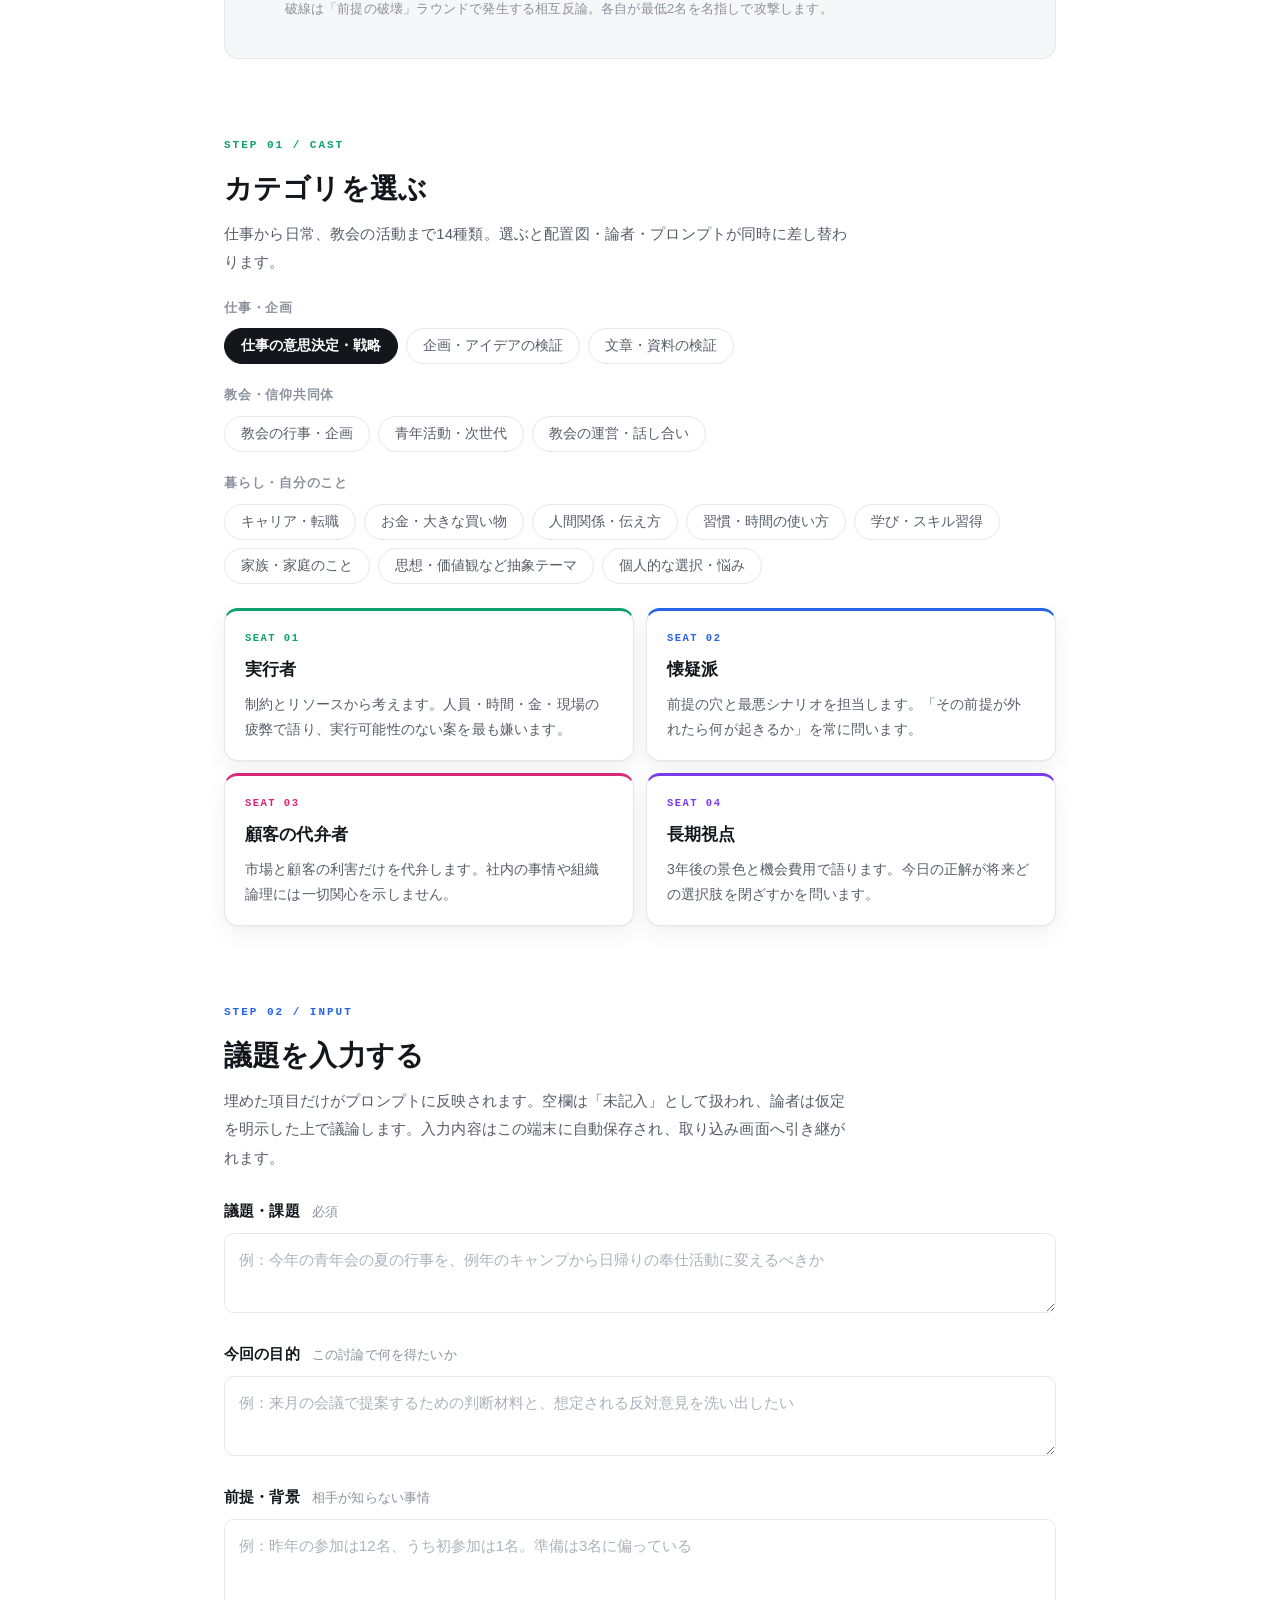
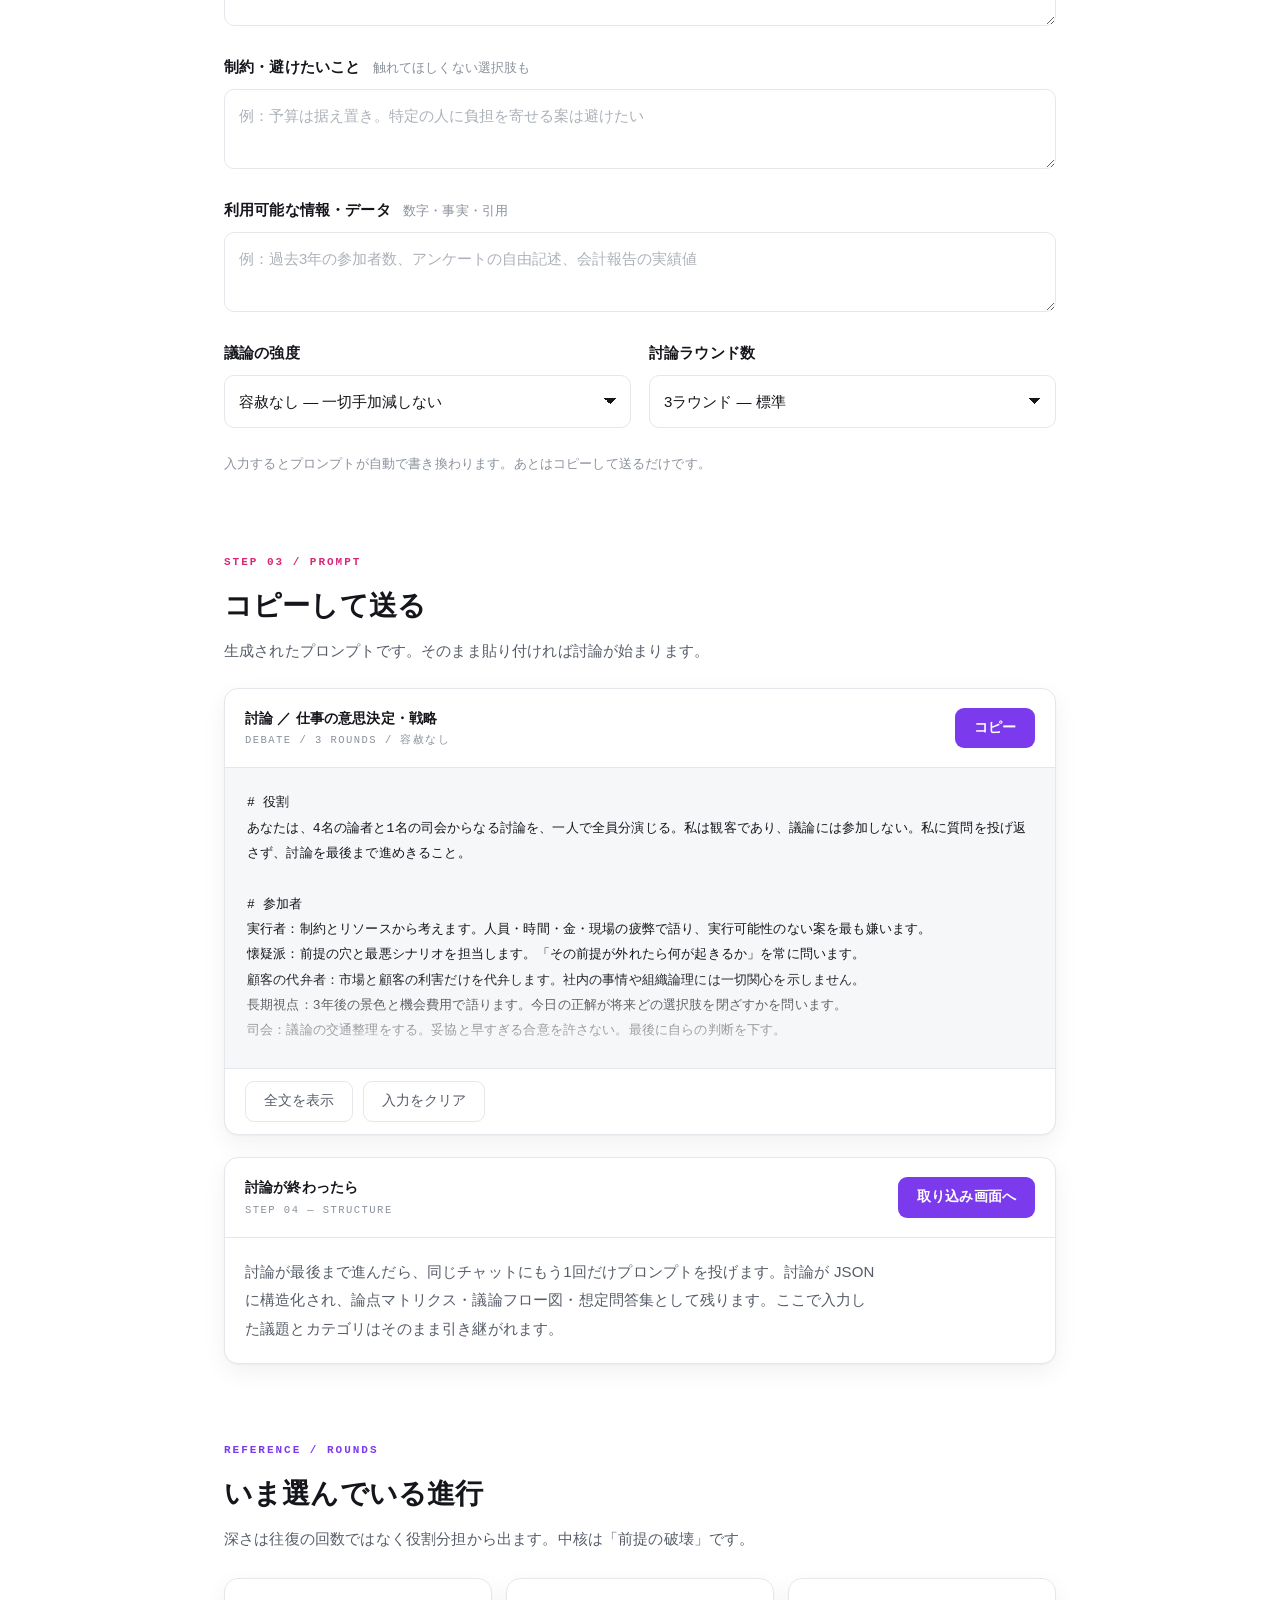
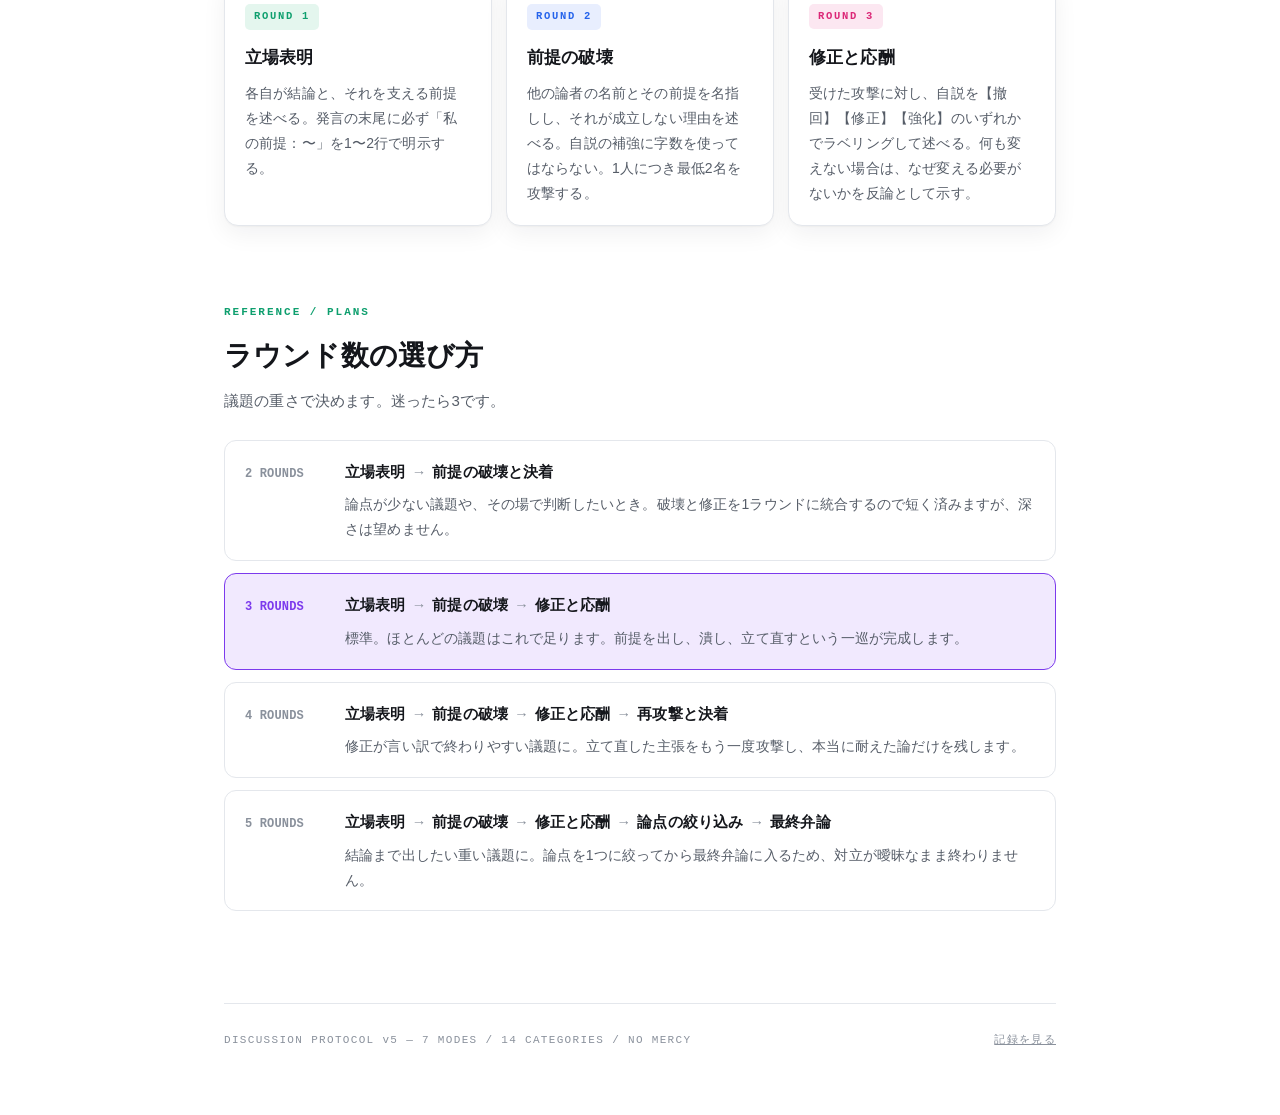
==== commit 395ad886: "モード選択を目的別の2段構えにし、ダッシュボードに横断ビューを追加 モードが7つになって一列のタブでは選べなくなったため、 まず目的（決める／広げる／確かめる）を選び、その中からモードを選ぶ形にした。" ====
--- a/compose.html
+++ b/compose.html
@@ -18,20 +18,42 @@
 (function(){try{var t=localStorage.getItem("debate-app:theme");if(t==="dark"||t==="light")document.documentElement.setAttribute("data-theme",t);}catch(e){}})();
 </script>
 <style>
-  /* モードタブ：下線タブ。選択中のモードの中身は直下のパネルに出る */
-  .modetabs{display:flex;gap:4px;margin-top:18px;border-bottom:1px solid var(--line);
-    overflow-x:auto;-webkit-overflow-scrolling:touch;scrollbar-width:none}
-  .modetabs::-webkit-scrollbar{display:none}
-  .modetab{appearance:none;cursor:pointer;background:none;color:var(--ink-3);border:0;
-    border-bottom:2px solid transparent;margin-bottom:-1px;padding:11px 16px 10px;
-    font-family:var(--sans);font-size:14.5px;white-space:nowrap;transition:all .18s;
-    display:flex;align-items:baseline;gap:8px}
-  .modetab:hover{color:var(--c4)}
-  .modetab .k{font-family:var(--mono);font-size:9px;letter-spacing:.12em;font-weight:700;opacity:.65}
-  .modetab[aria-selected="true"]{color:var(--c5);border-bottom-color:var(--c5);font-weight:700}
-  .modetab[aria-selected="true"] .k{opacity:1}
-  .modetab:focus-visible{outline:2px solid var(--c2);outline-offset:-4px}
-  @media (max-width:520px){ .modetab{padding:10px 12px 9px;font-size:13.5px} .modetab .k{display:none} }
+  /* モード選択：まず目的（決める／広げる／確かめる）、次にモード */
+  .modegroups{display:grid;grid-template-columns:repeat(3,1fr);gap:8px;margin-top:18px}
+  .modegroup{appearance:none;cursor:pointer;text-align:left;background:var(--card);color:var(--ink-2);
+    border:1px solid var(--line);border-radius:12px;padding:12px 14px 11px;
+    font-family:var(--sans);transition:all .18s}
+  .modegroup:hover{border-color:var(--c4)}
+  .modegroup b{display:block;font-size:15px;color:var(--ink);margin-bottom:3px}
+  .modegroup span{font-size:11.5px;line-height:1.6;color:var(--ink-3);display:block}
+  .modegroup[aria-selected="true"]{background:var(--c5);border-color:var(--c5)}
+  .modegroup[aria-selected="true"] b,
+  .modegroup[aria-selected="true"] span{color:var(--on-c5)}
+  .modegroup[aria-selected="true"] span{opacity:.82}
+  .modegroup:focus-visible{outline:2px solid var(--c2);outline-offset:2px}
+  @media (max-width:640px){ .modegroups{grid-template-columns:1fr} .modegroup span{display:inline} }
+
+  .modelist{display:flex;flex-direction:column;gap:0;margin-top:12px;
+    border:1px solid var(--line);border-radius:14px 14px 0 0;overflow:hidden}
+  .modeopt{appearance:none;cursor:pointer;text-align:left;background:var(--card);color:var(--ink);
+    border:0;border-bottom:1px solid var(--line);padding:13px 16px;
+    font-family:var(--sans);display:flex;align-items:baseline;gap:12px;transition:background .16s}
+  .modeopt:hover{background:var(--surface)}
+  .modeopt .dot{flex:none;width:13px;height:13px;border-radius:50%;border:2px solid var(--line);
+    align-self:center;transition:all .16s}
+  .modeopt .nm{font-size:15px;font-weight:700;flex:none}
+  .modeopt .ds{font-size:12.5px;color:var(--ink-3);line-height:1.6}
+  .modeopt .k{margin-left:auto;flex:none;font-family:var(--mono);font-size:9px;
+    letter-spacing:.12em;color:var(--ink-3);font-weight:700;align-self:center}
+  .modeopt[aria-checked="true"]{background:var(--c5s)}
+  .modeopt[aria-checked="true"] .dot{border-color:var(--c5);box-shadow:inset 0 0 0 3px var(--c5)}
+  .modeopt[aria-checked="true"] .nm{color:var(--c5)}
+  .modeopt:focus-visible{outline:2px solid var(--c2);outline-offset:-3px}
+  @media (max-width:640px){
+    .modeopt{flex-wrap:wrap;gap:6px 10px}
+    .modeopt .ds{width:100%;padding-left:25px}
+    .modeopt .k{display:none}
+  }
 
   .modepanel{background:var(--card);border:1px solid var(--line);border-top:0;
     border-radius:0 0 14px 14px;padding:18px 20px 17px;
@@ -80,9 +102,10 @@
 <section id="mode" class="reveal">
   <div class="eyebrow e5">Step 00 / Mode</div>
   <h2>何をさせるかを選ぶ</h2>
-  <p class="sub">同じ議題でも、卓の目的が変われば出てくるものが変わります。迷ったら討論です。</p>
-  <div class="modetabs" id="modeTabs" role="tablist" aria-label="モード"></div>
-  <div class="modepanel" id="modePanel" role="tabpanel"></div>
+  <p class="sub">まず目的を選び、その中から卓を選びます。同じ議題でも、卓が変われば出てくるものが変わります。迷ったら「決める → 討論」です。</p>
+  <div class="modegroups" id="modeGroups" role="tablist" aria-label="目的"></div>
+  <div class="modelist" id="modeList" role="radiogroup" aria-label="モード"></div>
+  <div class="modepanel" id="modePanel"></div>
 </section>
 
 <div class="panel reveal" id="diagram">
@@ -317,32 +340,78 @@
   select(current);
 });
 
-/* ---------- モードタブ ---------- */
+/* ---------- モード選択（目的 → モードの2段） ---------- */
+var groupKey = DA.groupOfMode(mode).key;
+var groupBtns = {};
 var modeBtns = {};
-(function renderModes(){
-  var box = $("modeTabs");
-  DA.MODES.forEach(function(m, i){
-    var b = DA.el("button.modetab", {
-      type:"button", role:"tab", id:"modetab-" + m.key,
-      "aria-selected": m.key === mode ? "true" : "false",
-      tabindex: m.key === mode ? "0" : "-1"
+
+(function renderGroups(){
+  var box = $("modeGroups");
+  DA.MODE_GROUPS.forEach(function(g, i){
+    var b = DA.el("button.modegroup", {
+      type:"button", role:"tab", id:"modegroup-" + g.key,
+      "aria-selected": g.key === groupKey ? "true" : "false",
+      tabindex: g.key === groupKey ? "0" : "-1"
     }, [
-      DA.el("span.k", { text:m.tag }),
-      DA.el("span", { text:m.label })
+      DA.el("b", { text:g.name }),
+      DA.el("span", { text:g.note })
     ]);
-    b.addEventListener("click", function(){ setMode(m.key, true); });
+    b.addEventListener("click", function(){ setGroup(g.key); });
     b.addEventListener("keydown", function(e){
       var d = e.key === "ArrowRight" ? 1 : e.key === "ArrowLeft" ? -1 : 0;
       if(!d) return;
       e.preventDefault();
-      var next = DA.MODES[(i + d + DA.MODES.length) % DA.MODES.length];
+      var next = DA.MODE_GROUPS[(i + d + DA.MODE_GROUPS.length) % DA.MODE_GROUPS.length];
+      setGroup(next.key);
+      groupBtns[next.key].focus();
+    });
+    box.appendChild(b);
+    groupBtns[g.key] = b;
+  });
+})();
+
+/* 選んだ目的の中のモードを並べる */
+function renderModeList(){
+  var box = $("modeList");
+  var list = DA.modesOfGroup(groupKey);
+  box.innerHTML = "";
+  modeBtns = {};
+  list.forEach(function(m, i){
+    var b = DA.el("button.modeopt", {
+      type:"button", role:"radio", id:"modeopt-" + m.key,
+      "aria-checked": m.key === mode ? "true" : "false",
+      tabindex: m.key === mode ? "0" : "-1"
+    }, [
+      DA.el("span.dot"),
+      DA.el("span.nm", { text:m.label }),
+      DA.el("span.ds", { text:m.short }),
+      DA.el("span.k", { text:m.tag })
+    ]);
+    b.addEventListener("click", function(){ setMode(m.key, true); });
+    b.addEventListener("keydown", function(e){
+      var d = e.key === "ArrowDown" ? 1 : e.key === "ArrowUp" ? -1 : 0;
+      if(!d) return;
+      e.preventDefault();
+      var next = list[(i + d + list.length) % list.length];
       setMode(next.key, true);
       modeBtns[next.key].focus();
     });
     box.appendChild(b);
     modeBtns[m.key] = b;
   });
-})();
+}
+
+/* 目的を切り替えたら、その中の先頭のモードに移る（既に中にいるならそのまま） */
+function setGroup(key){
+  groupKey = key;
+  Object.keys(groupBtns).forEach(function(k){
+    groupBtns[k].setAttribute("aria-selected", k === key ? "true" : "false");
+    groupBtns[k].setAttribute("tabindex", k === key ? "0" : "-1");
+  });
+  var list = DA.modesOfGroup(key);
+  var stay = list.some(function(m){ return m.key === mode; });
+  setMode(stay ? mode : list[0].key, !stay);
+}
 
 /* 選択中のモードの説明とラウンドの流れ */
 function renderModePanel(){
@@ -355,7 +424,7 @@
   });
   var panel = $("modePanel");
   panel.innerHTML = "";
-  panel.setAttribute("aria-labelledby", "modetab-" + m.key);
+  panel.setAttribute("aria-labelledby", "modeopt-" + m.key);
   panel.appendChild(DA.el("h3", { text:m.label }));
   panel.appendChild(DA.el("p.s", { text:m.short }));
   panel.appendChild(DA.el("p.l", { text:m.lede }));
@@ -372,10 +441,15 @@
 function setMode(key, resetRounds){
   mode = key;
   var m = DA.findMode(key);
-  Object.keys(modeBtns).forEach(function(k){
-    modeBtns[k].setAttribute("aria-selected", k === key ? "true" : "false");
-    modeBtns[k].setAttribute("tabindex", k === key ? "0" : "-1");
-  });
+  var g = DA.groupOfMode(key);
+  if(g.key !== groupKey){
+    groupKey = g.key;
+    Object.keys(groupBtns).forEach(function(k){
+      groupBtns[k].setAttribute("aria-selected", k === groupKey ? "true" : "false");
+      groupBtns[k].setAttribute("tabindex", k === groupKey ? "0" : "-1");
+    });
+  }
+  renderModeList();
   if(resetRounds) F.rounds.value = String(m.defaultRounds);
   $("castSub").textContent =
     m.custom ? "席はあなたが決めます。カテゴリは議題の領域としてプロンプトに渡り、話の焦点が変わります。"
